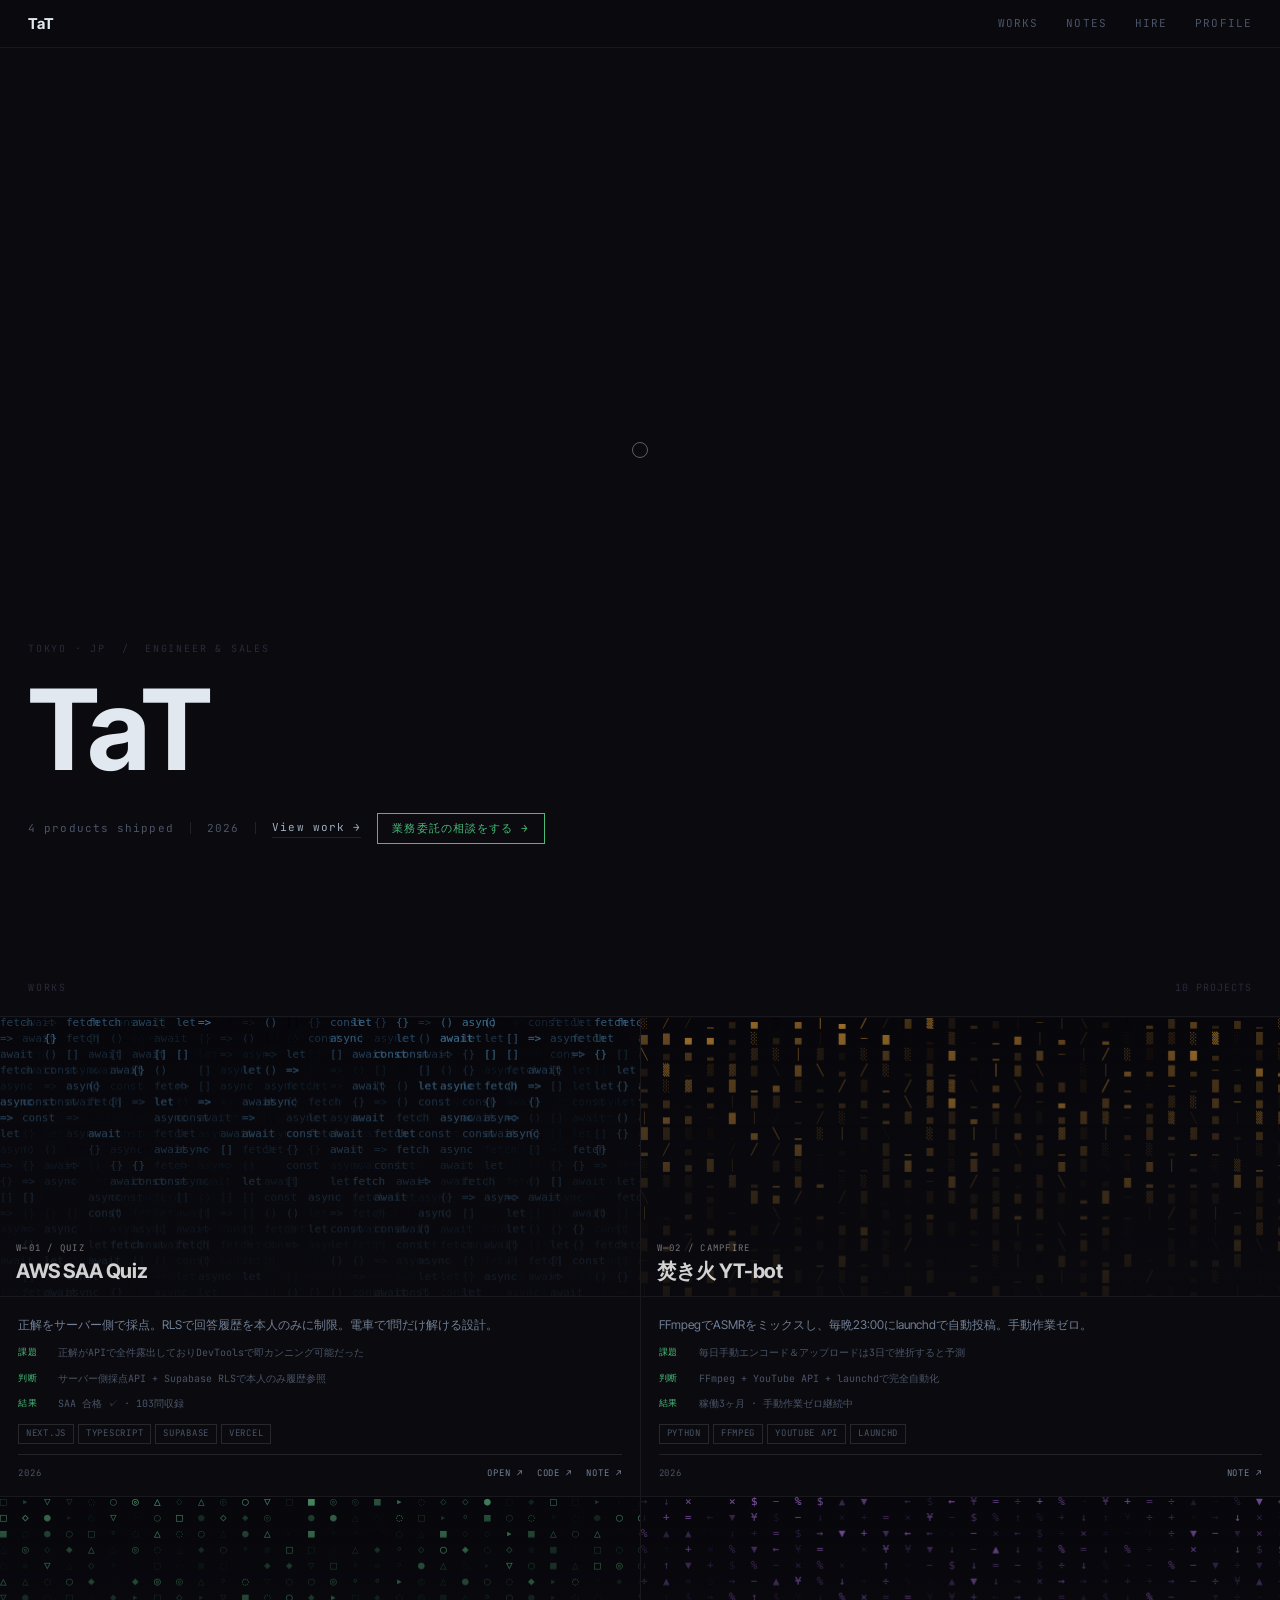
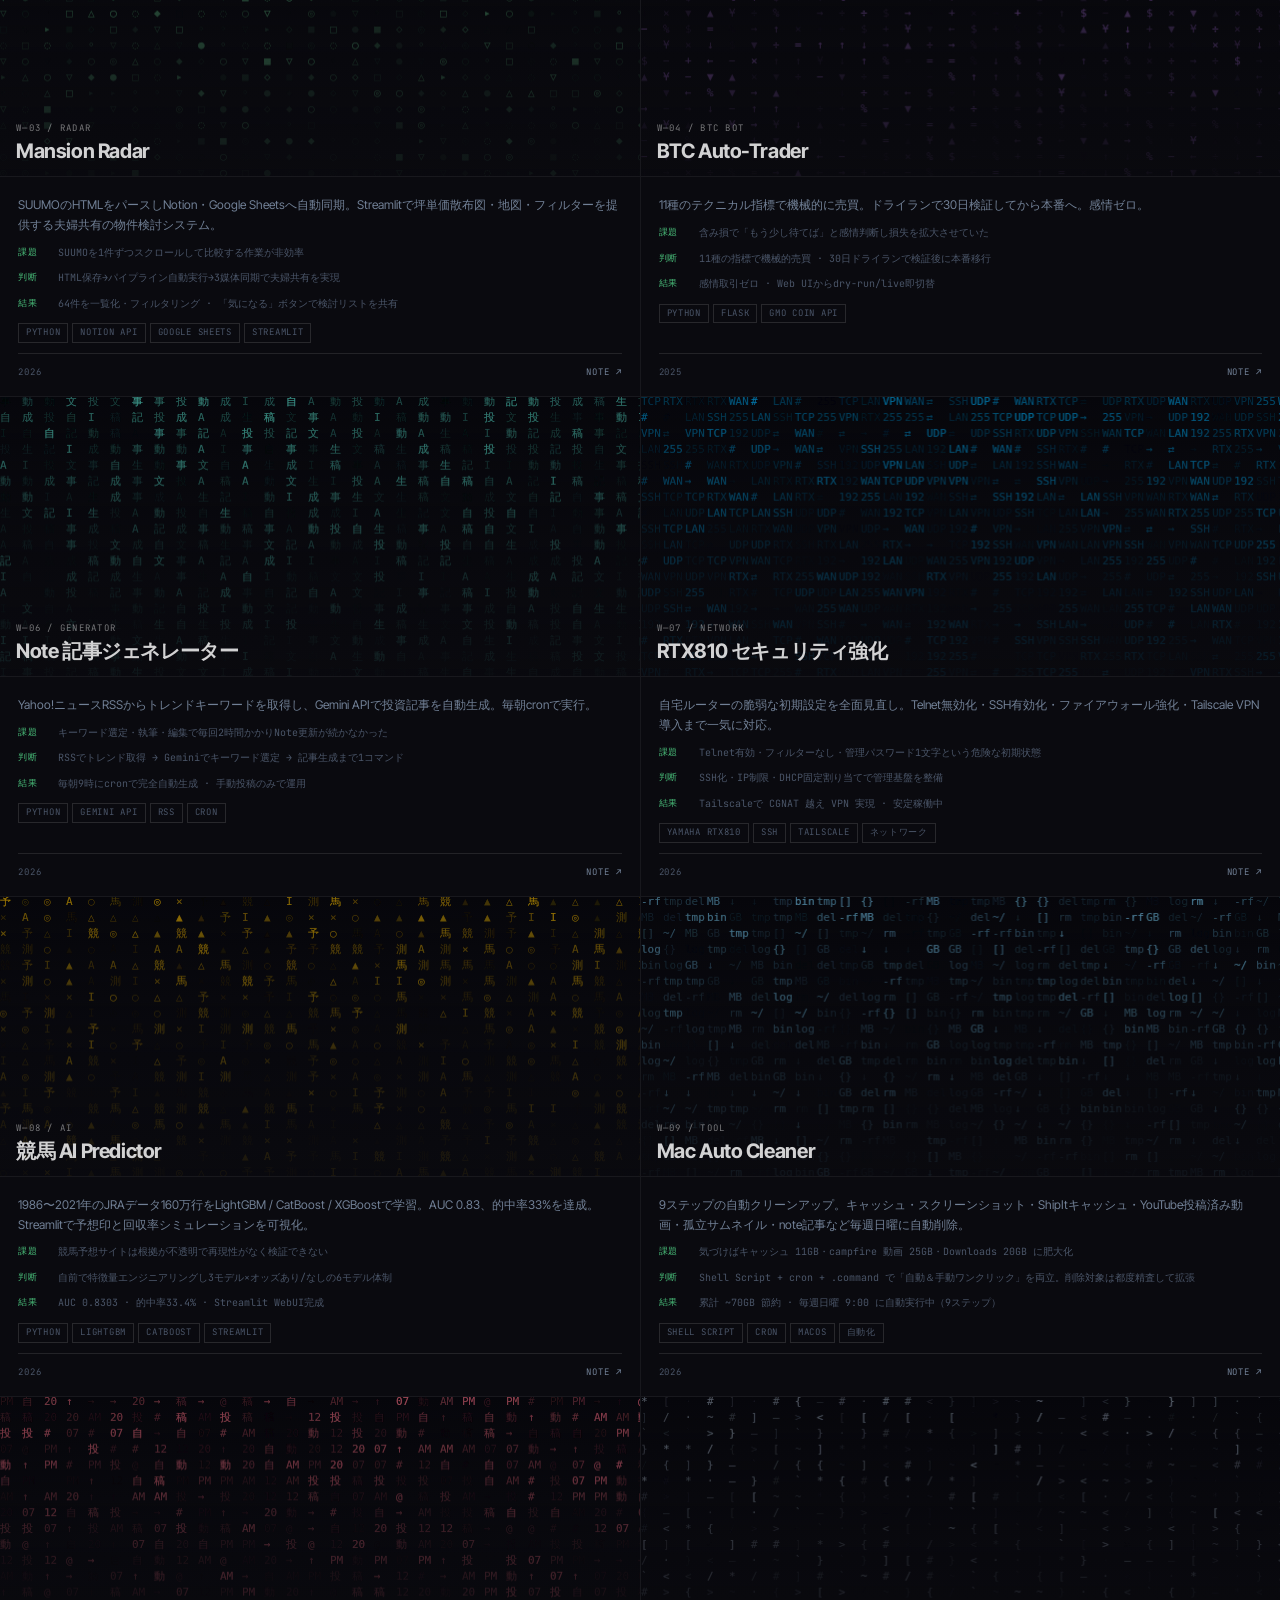
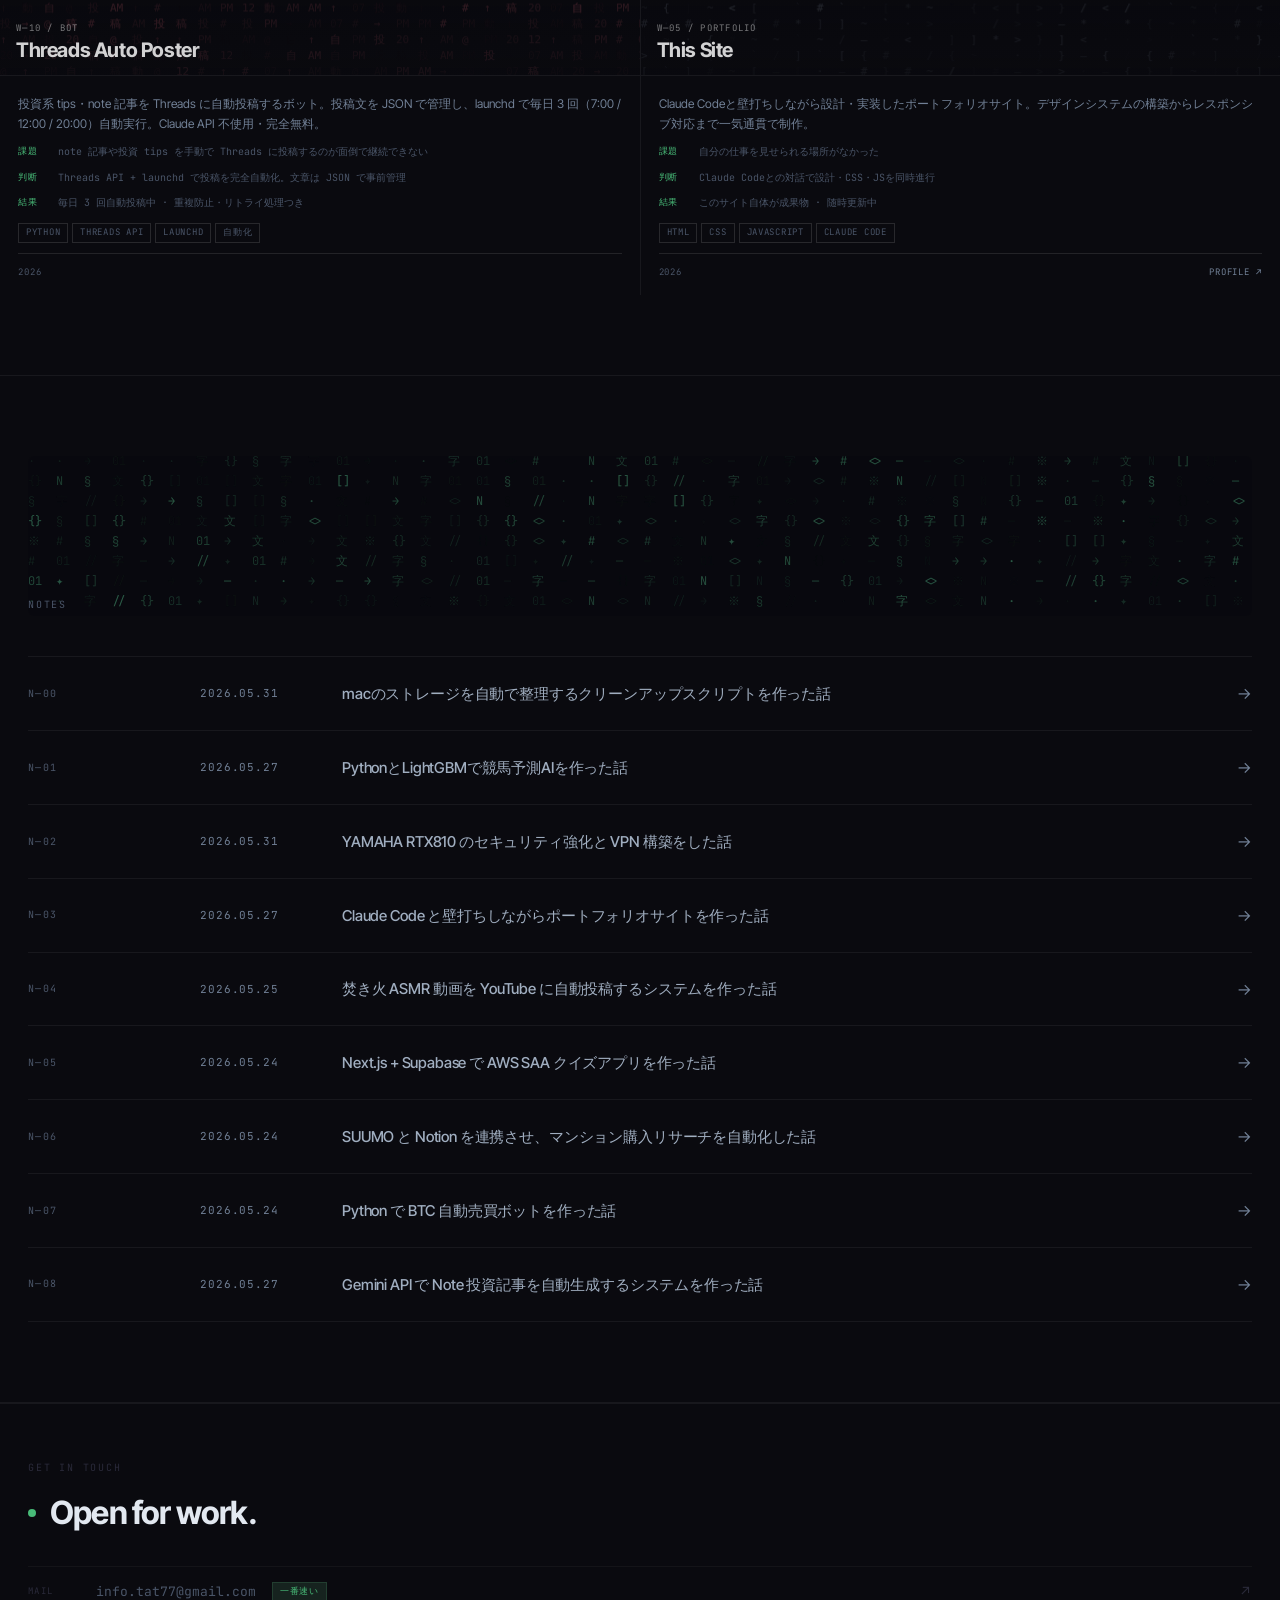
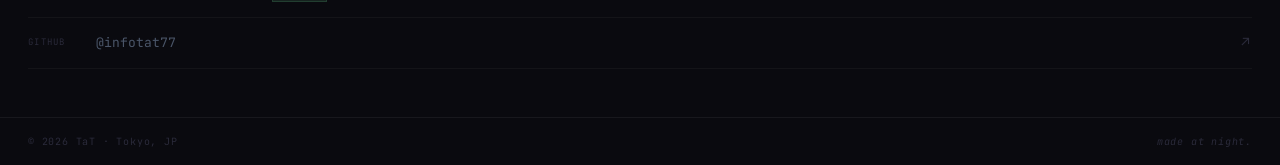
==== index.html @ 1fa7cadb "Add W-10 Threads Auto Poster to works" ====
<!DOCTYPE html>
<html lang="ja">
<head>
<meta charset="UTF-8" />
<meta name="viewport" content="width=device-width, initial-scale=1.0" />
<title>TaT — Portfolio / 2026</title>
<meta name="description" content="TaT のポートフォリオ。営業 8 年の現場経験と Claude Code を組み合わせ、夜に 4 つのプロダクトを作った二足の草鞋エンジニア。業務委託受付中。" />
<meta name="theme-color" content="#0a0a0f" />
<!-- OGP -->
<meta property="og:type" content="website" />
<meta property="og:title" content="TaT — Portfolio / 2026" />
<meta property="og:description" content="営業×Claude Code。夜だけプロダクトを作る、業務委託受付中。" />
<meta property="og:url" content="https://portfolio-chi-orcin-7qj95cj2rg.vercel.app/" />
<meta property="og:image" content="https://portfolio-chi-orcin-7qj95cj2rg.vercel.app/og.png" />
<!-- Twitter Card -->
<meta name="twitter:card" content="summary_large_image" />
<meta name="twitter:title" content="TaT — Portfolio / 2026" />
<meta name="twitter:description" content="営業×Claude Code。夜だけプロダクトを作る、業務委託受付中。" />
<meta name="twitter:image" content="https://portfolio-chi-orcin-7qj95cj2rg.vercel.app/og.png" />
<link rel="preconnect" href="https://fonts.googleapis.com" />
<link rel="preconnect" href="https://fonts.gstatic.com" crossorigin />
<link rel="preload" as="style" href="https://fonts.googleapis.com/css2?family=Inter+Tight:wght@400;500;700&family=JetBrains+Mono:wght@400;500&display=swap" />
<link href="https://fonts.googleapis.com/css2?family=Inter+Tight:wght@400;500;700&family=JetBrains+Mono:wght@400;500&display=swap" rel="stylesheet" />
<link rel="icon" href="/favicon.svg" type="image/svg+xml" />
<link rel="stylesheet" href="style.css" />
</head>
<body>

<!-- LOADER -->
<div class="loader" id="loader" aria-live="polite" aria-label="読み込み中">
  <div class="loader__top">
    <span>TaT · portfolio · 2026</span>
    <span>establishing connection…</span>
    <span>tokyo / jp · JST</span>
  </div>
  <div class="loader__center">
    <div class="loader__name">TaT</div>
    <div class="loader__bar"><div class="loader__bar-fill" id="loader-fill"></div></div>
    <div class="loader__counter">loading · <span id="loader-pct">000</span>%</div>
  </div>
  <div class="loader__bottom">
    <span>inter tight · jetbrains mono</span>
    <span>ready · soon</span>
  </div>
</div>

<!-- CURSOR -->
<div class="cur" id="cursor" aria-hidden="true"></div>

<!-- NAVIGATION -->
<header class="chrome" role="banner">
  <a href="#top" class="chrome__brand">TaT</a>
  <nav class="chrome__nav" aria-label="メインナビゲーション">
    <a href="#works">Works</a>
    <a href="#notes">Notes</a>
    <a href="#contact">Hire</a>
    <a href="profile.html">Profile</a>
  </nav>
  <button class="chrome__burger" aria-expanded="false" aria-controls="drawer-nav" aria-label="メニューを開く">≡</button>
</header>

<!-- DRAWER -->
<div class="drawer" id="drawer-nav" aria-hidden="true" role="dialog" aria-modal="true" aria-label="ナビゲーション">
  <div class="drawer__inner">
    <button class="drawer__close" aria-label="メニューを閉じる">✕</button>
    <nav class="drawer__nav" aria-label="ドロワーナビゲーション">
      <a href="#works">Works</a>
      <a href="#notes">Notes</a>
      <a href="#contact">Hire</a>
      <a href="profile.html">Profile</a>
    </nav>
  </div>
</div>

<!-- HERO -->
<section class="hero hero--top" id="top" aria-labelledby="hero-name">
  <canvas class="hero__canvas" id="hero-canvas" aria-hidden="true"></canvas>

  <div class="hero__inner">
    <div class="hero__eyebrow">Tokyo · JP &nbsp;/&nbsp; Engineer &amp; Sales</div>
    <h1 class="hero__name" id="hero-name">TaT</h1>
    <div class="hero__meta">
      <span>4 products shipped</span>
      <div class="hero__meta-div"></div>
      <span>2026</span>
      <div class="hero__meta-div"></div>
      <a class="hero__cta" href="#works">View work →</a>
      <a class="hero__cta hero__cta--hire" href="mailto:info.tat77@gmail.com">業務委託の相談をする →</a>
    </div>
  </div>
</section>

<!-- WORKS -->
<section class="works" id="works">
  <div class="works__header">
    <span class="works__label">Works</span>
    <span class="works__count">10 projects</span>
  </div>

  <div class="works__grid">

    <!-- ── FEATURED ROW ── -->
    <article class="work work--featured" aria-label="AWS SAA Quiz">
      <div class="work__cover" id="wc-1">
        <div class="work__cover-overlay">
          <div class="work__cover-num">W—01 / Quiz</div>
          <h3 class="work__cover-title">AWS SAA Quiz</h3>
        </div>
      </div>
      <div class="work__body">
        <p class="work__desc">正解をサーバー側で採点。RLSで回答履歴を本人のみに制限。電車で1問だけ解ける設計。</p>
        <div class="work__insight">
          <span class="wi-k">課題</span><span class="wi-v">正解がAPIで全件露出しておりDevToolsで即カンニング可能だった</span>
        </div>
        <div class="work__insight">
          <span class="wi-k">判断</span><span class="wi-v">サーバー側採点API + Supabase RLSで本人のみ履歴参照</span>
        </div>
        <div class="work__insight">
          <span class="wi-k">結果</span><span class="wi-v">SAA 合格 ✓ · 103問収録</span>
        </div>
        <div class="work__tags">
          <span>Next.js</span><span>TypeScript</span><span>Supabase</span><span>Vercel</span>
        </div>
        <div class="work__footer">
          <span class="work__year">2026</span>
          <div class="work__links">
            <a href="https://saa-quiz-seven.vercel.app" target="_blank" rel="noopener noreferrer">Open ↗</a>
            <a href="https://github.com/infotat77/saa-quiz" target="_blank" rel="noopener noreferrer">Code ↗</a>
            <a href="blog/saa-quiz.html">Note ↗</a>
          </div>
        </div>
      </div>
    </article>

    <article class="work work--featured" aria-label="焚き火 YT-bot">
      <div class="work__cover" id="wc-2">
        <div class="work__cover-overlay">
          <div class="work__cover-num">W—02 / Campfire</div>
          <h3 class="work__cover-title">焚き火 YT-bot</h3>
        </div>
      </div>
      <div class="work__body">
        <p class="work__desc">FFmpegでASMRをミックスし、毎晩23:00にlaunchdで自動投稿。手動作業ゼロ。</p>
        <div class="work__insight">
          <span class="wi-k">課題</span><span class="wi-v">毎日手動エンコード＆アップロードは3日で挫折すると予測</span>
        </div>
        <div class="work__insight">
          <span class="wi-k">判断</span><span class="wi-v">FFmpeg + YouTube API + launchdで完全自動化</span>
        </div>
        <div class="work__insight">
          <span class="wi-k">結果</span><span class="wi-v">稼働3ヶ月 · 手動作業ゼロ継続中</span>
        </div>
        <div class="work__tags">
          <span>Python</span><span>FFmpeg</span><span>YouTube API</span><span>launchd</span>
        </div>
        <div class="work__footer">
          <span class="work__year">2026</span>
          <div class="work__links">
            <a href="blog/campfire.html">Note ↗</a>
          </div>
        </div>
      </div>
    </article>

    <!-- ── SECONDARY ROW ── -->
    <article class="work work--small" aria-label="Mansion Radar">
      <div class="work__cover" id="wc-3">
        <div class="work__cover-overlay">
          <div class="work__cover-num">W—03 / Radar</div>
          <h3 class="work__cover-title">Mansion Radar</h3>
        </div>
      </div>
      <div class="work__body">
        <p class="work__desc">SUUMOのHTMLをパースしNotion・Google Sheetsへ自動同期。Streamlitで坪単価散布図・地図・フィルターを提供する夫婦共有の物件検討システム。</p>
        <div class="work__insight">
          <span class="wi-k">課題</span><span class="wi-v">SUUMOを1件ずつスクロールして比較する作業が非効率</span>
        </div>
        <div class="work__insight">
          <span class="wi-k">判断</span><span class="wi-v">HTML保存→パイプライン自動実行→3媒体同期で夫婦共有を実現</span>
        </div>
        <div class="work__insight">
          <span class="wi-k">結果</span><span class="wi-v">64件を一覧化・フィルタリング · 「気になる」ボタンで検討リストを共有</span>
        </div>
        <div class="work__tags">
          <span>Python</span><span>Notion API</span><span>Google Sheets</span><span>Streamlit</span>
        </div>
        <div class="work__footer">
          <span class="work__year">2026</span>
          <div class="work__links">
            <a href="blog/mansion-radar.html">Note ↗</a>
          </div>
        </div>
      </div>
    </article>

    <article class="work work--small" aria-label="BTC Auto-Trader">
      <div class="work__cover" id="wc-4">
        <div class="work__cover-overlay">
          <div class="work__cover-num">W—04 / BTC bot</div>
          <h3 class="work__cover-title">BTC Auto-Trader</h3>
        </div>
      </div>
      <div class="work__body">
        <p class="work__desc">11種のテクニカル指標で機械的に売買。ドライランで30日検証してから本番へ。感情ゼロ。</p>
        <div class="work__insight">
          <span class="wi-k">課題</span><span class="wi-v">含み損で「もう少し待てば」と感情判断し損失を拡大させていた</span>
        </div>
        <div class="work__insight">
          <span class="wi-k">判断</span><span class="wi-v">11種の指標で機械的売買 · 30日ドライランで検証後に本番移行</span>
        </div>
        <div class="work__insight">
          <span class="wi-k">結果</span><span class="wi-v">感情取引ゼロ · Web UIからdry-run/live即切替</span>
        </div>
        <div class="work__tags">
          <span>Python</span><span>Flask</span><span>GMO Coin API</span>
        </div>
        <div class="work__footer">
          <span class="work__year">2025</span>
          <div class="work__links">
            <a href="blog/btc-bot.html">Note ↗</a>
          </div>
        </div>
      </div>
    </article>

    <article class="work work--small" aria-label="Note 投資記事ジェネレーター">
      <div class="work__cover" id="wc-6">
        <div class="work__cover-overlay">
          <div class="work__cover-num">W—06 / Generator</div>
          <h3 class="work__cover-title">Note 記事ジェネレーター</h3>
        </div>
      </div>
      <div class="work__body">
        <p class="work__desc">Yahoo!ニュースRSSからトレンドキーワードを取得し、Gemini APIで投資記事を自動生成。毎朝cronで実行。</p>
        <div class="work__insight">
          <span class="wi-k">課題</span><span class="wi-v">キーワード選定・執筆・編集で毎回2時間かかりNote更新が続かなかった</span>
        </div>
        <div class="work__insight">
          <span class="wi-k">判断</span><span class="wi-v">RSSでトレンド取得 → Geminiでキーワード選定 → 記事生成まで1コマンド</span>
        </div>
        <div class="work__insight">
          <span class="wi-k">結果</span><span class="wi-v">毎朝9時にcronで完全自動生成 · 手動投稿のみで運用</span>
        </div>
        <div class="work__tags">
          <span>Python</span><span>Gemini API</span><span>RSS</span><span>cron</span>
        </div>
        <div class="work__footer">
          <span class="work__year">2026</span>
          <div class="work__links">
            <a href="blog/note-generator.html">Note ↗</a>
          </div>
        </div>
      </div>
    </article>

    <article class="work work--small" aria-label="RTX810 セキュリティ強化">
      <div class="work__cover" id="wc-7">
        <div class="work__cover-overlay">
          <div class="work__cover-num">W—07 / Network</div>
          <h3 class="work__cover-title">RTX810 セキュリティ強化</h3>
        </div>
      </div>
      <div class="work__body">
        <p class="work__desc">自宅ルーターの脆弱な初期設定を全面見直し。Telnet無効化・SSH有効化・ファイアウォール強化・Tailscale VPN 導入まで一気に対応。</p>
        <div class="work__insight">
          <span class="wi-k">課題</span><span class="wi-v">Telnet有効・フィルターなし・管理パスワード1文字という危険な初期状態</span>
        </div>
        <div class="work__insight">
          <span class="wi-k">判断</span><span class="wi-v">SSH化・IP制限・DHCP固定割り当てで管理基盤を整備</span>
        </div>
        <div class="work__insight">
          <span class="wi-k">結果</span><span class="wi-v">Tailscaleで CGNAT 越え VPN 実現 · 安定稼働中</span>
        </div>
        <div class="work__tags">
          <span>YAMAHA RTX810</span><span>SSH</span><span>Tailscale</span><span>ネットワーク</span>
        </div>
        <div class="work__footer">
          <span class="work__year">2026</span>
          <div class="work__links">
            <a href="blog/rtx810-security.html">Note ↗</a>
          </div>
        </div>
      </div>
    </article>

    <article class="work work--small" aria-label="競馬 AI Predictor">
      <div class="work__cover" id="wc-8">
        <div class="work__cover-overlay">
          <div class="work__cover-num">W—08 / AI</div>
          <h3 class="work__cover-title">競馬 AI Predictor</h3>
        </div>
      </div>
      <div class="work__body">
        <p class="work__desc">1986〜2021年のJRAデータ160万行をLightGBM / CatBoost / XGBoostで学習。AUC 0.83、的中率33%を達成。Streamlitで予想印と回収率シミュレーションを可視化。</p>
        <div class="work__insight">
          <span class="wi-k">課題</span><span class="wi-v">競馬予想サイトは根拠が不透明で再現性がなく検証できない</span>
        </div>
        <div class="work__insight">
          <span class="wi-k">判断</span><span class="wi-v">自前で特徴量エンジニアリングし3モデル×オッズあり/なしの6モデル体制</span>
        </div>
        <div class="work__insight">
          <span class="wi-k">結果</span><span class="wi-v">AUC 0.8303 · 的中率33.4% · Streamlit WebUI完成</span>
        </div>
        <div class="work__tags">
          <span>Python</span><span>LightGBM</span><span>CatBoost</span><span>Streamlit</span>
        </div>
        <div class="work__footer">
          <span class="work__year">2026</span>
          <div class="work__links">
            <a href="blog/keiba-ai.html">Note ↗</a>
          </div>
        </div>
      </div>
    </article>

    <article class="work work--small" aria-label="Mac Auto Cleaner">
      <div class="work__cover" id="wc-9">
        <div class="work__cover-overlay">
          <div class="work__cover-num">W—09 / Tool</div>
          <h3 class="work__cover-title">Mac Auto Cleaner</h3>
        </div>
      </div>
      <div class="work__body">
        <p class="work__desc">9ステップの自動クリーンアップ。キャッシュ・スクリーンショット・ShipItキャッシュ・YouTube投稿済み動画・孤立サムネイル・note記事など毎週日曜に自動削除。</p>
        <div class="work__insight">
          <span class="wi-k">課題</span><span class="wi-v">気づけばキャッシュ 11GB・campfire 動画 25GB・Downloads 20GB に肥大化</span>
        </div>
        <div class="work__insight">
          <span class="wi-k">判断</span><span class="wi-v">Shell Script + cron + .command で「自動＆手動ワンクリック」を両立。削除対象は都度精査して拡張</span>
        </div>
        <div class="work__insight">
          <span class="wi-k">結果</span><span class="wi-v">累計 ~70GB 節約 · 毎週日曜 9:00 に自動実行中（9ステップ）</span>
        </div>
        <div class="work__tags">
          <span>Shell Script</span><span>cron</span><span>macOS</span><span>自動化</span>
        </div>
        <div class="work__footer">
          <span class="work__year">2026</span>
          <div class="work__links">
            <a href="blog/mac-cleaner.html">Note ↗</a>
          </div>
        </div>
      </div>
    </article>

    <article class="work work--small" aria-label="Threads Auto Poster">
      <div class="work__cover" id="wc-10">
        <div class="work__cover-overlay">
          <div class="work__cover-num">W—10 / Bot</div>
          <h3 class="work__cover-title">Threads Auto Poster</h3>
        </div>
      </div>
      <div class="work__body">
        <p class="work__desc">投資系 tips・note 記事を Threads に自動投稿するボット。投稿文を JSON で管理し、launchd で毎日 3 回（7:00 / 12:00 / 20:00）自動実行。Claude API 不使用・完全無料。</p>
        <div class="work__insight">
          <span class="wi-k">課題</span><span class="wi-v">note 記事や投資 tips を手動で Threads に投稿するのが面倒で継続できない</span>
        </div>
        <div class="work__insight">
          <span class="wi-k">判断</span><span class="wi-v">Threads API + launchd で投稿を完全自動化。文章は JSON で事前管理</span>
        </div>
        <div class="work__insight">
          <span class="wi-k">結果</span><span class="wi-v">毎日 3 回自動投稿中 · 重複防止・リトライ処理つき</span>
        </div>
        <div class="work__tags">
          <span>Python</span><span>Threads API</span><span>launchd</span><span>自動化</span>
        </div>
        <div class="work__footer">
          <span class="work__year">2026</span>
          <div class="work__links">
          </div>
        </div>
      </div>
    </article>

    <article class="work work--small" aria-label="This Site (Portfolio)">
      <div class="work__cover" id="wc-5">
        <div class="work__cover-overlay">
          <div class="work__cover-num">W—05 / Portfolio</div>
          <h3 class="work__cover-title">This Site</h3>
        </div>
      </div>
      <div class="work__body">
        <p class="work__desc">Claude Codeと壁打ちしながら設計・実装したポートフォリオサイト。デザインシステムの構築からレスポンシブ対応まで一気通貫で制作。</p>
        <div class="work__insight">
          <span class="wi-k">課題</span><span class="wi-v">自分の仕事を見せられる場所がなかった</span>
        </div>
        <div class="work__insight">
          <span class="wi-k">判断</span><span class="wi-v">Claude Codeとの対話で設計・CSS・JSを同時進行</span>
        </div>
        <div class="work__insight">
          <span class="wi-k">結果</span><span class="wi-v">このサイト自体が成果物 · 随時更新中</span>
        </div>
        <div class="work__tags">
          <span>HTML</span><span>CSS</span><span>JavaScript</span><span>Claude Code</span>
        </div>
        <div class="work__footer">
          <span class="work__year">2026</span>
          <div class="work__links">
            <a href="profile.html">Profile ↗</a>
          </div>
        </div>
      </div>
    </article>

  </div>
</section>

<!-- NOTES -->
<section class="sect--blog" id="notes">
  <div class="sect--blog__header">
    <canvas class="notes-canvas" id="notes-canvas" aria-hidden="true"></canvas>
    <span class="sect--blog__label">Notes</span>
  </div>
  <div class="blog">
    <a class="blog__item" href="blog/mac-cleaner.html">
      <span class="blog__num">N—00</span>
      <span class="blog__date">2026.05.31</span>
      <span class="blog__title">macのストレージを自動で整理するクリーンアップスクリプトを作った話</span>
      <span class="blog__arrow">→</span>
    </a>
    <a class="blog__item" href="blog/keiba-ai.html">
      <span class="blog__num">N—01</span>
      <span class="blog__date">2026.05.27</span>
      <span class="blog__title">PythonとLightGBMで競馬予測AIを作った話</span>
      <span class="blog__arrow">→</span>
    </a>
    <a class="blog__item" href="blog/rtx810-security.html">
      <span class="blog__num">N—02</span>
      <span class="blog__date">2026.05.31</span>
      <span class="blog__title">YAMAHA RTX810 のセキュリティ強化と VPN 構築をした話</span>
      <span class="blog__arrow">→</span>
    </a>
    <a class="blog__item" href="blog/portfolio.html">
      <span class="blog__num">N—03</span>
      <span class="blog__date">2026.05.27</span>
      <span class="blog__title">Claude Code と壁打ちしながらポートフォリオサイトを作った話</span>
      <span class="blog__arrow">→</span>
    </a>
    <a class="blog__item" href="blog/campfire.html">
      <span class="blog__num">N—04</span>
      <span class="blog__date">2026.05.25</span>
      <span class="blog__title">焚き火 ASMR 動画を YouTube に自動投稿するシステムを作った話</span>
      <span class="blog__arrow">→</span>
    </a>
    <a class="blog__item" href="blog/saa-quiz.html">
      <span class="blog__num">N—05</span>
      <span class="blog__date">2026.05.24</span>
      <span class="blog__title">Next.js + Supabase で AWS SAA クイズアプリを作った話</span>
      <span class="blog__arrow">→</span>
    </a>
    <a class="blog__item" href="blog/mansion-radar.html">
      <span class="blog__num">N—06</span>
      <span class="blog__date">2026.05.24</span>
      <span class="blog__title">SUUMO と Notion を連携させ、マンション購入リサーチを自動化した話</span>
      <span class="blog__arrow">→</span>
    </a>
    <a class="blog__item" href="blog/btc-bot.html">
      <span class="blog__num">N—07</span>
      <span class="blog__date">2026.05.24</span>
      <span class="blog__title">Python で BTC 自動売買ボットを作った話</span>
      <span class="blog__arrow">→</span>
    </a>
    <a class="blog__item" href="blog/note-generator.html">
      <span class="blog__num">N—08</span>
      <span class="blog__date">2026.05.27</span>
      <span class="blog__title">Gemini API で Note 投資記事を自動生成するシステムを作った話</span>
      <span class="blog__arrow">→</span>
    </a>
  </div>
</section>

<!-- FOOTER / CONTACT -->
<footer class="foot" id="contact">
  <div class="foot__top">
    <div class="foot__eyebrow">Get in touch</div>
    <p class="foot__cta">
      <span class="foot__dot"></span>Open for work.
    </p>
    <div class="foot__channels">
      <a class="foot__channel" data-user="info.tat77" data-domain="gmail.com"
         href="#" onclick="this.href='mailto:'+this.dataset.user+'@'+this.dataset.domain; return true;">
        <div class="foot__ch-left">
          <span class="foot__ch-type">Mail</span>
          <span class="foot__ch-label" id="mail-label">—</span>
          <span class="foot__ch-badge">一番速い</span>
        </div>
        <span class="foot__ch-arrow">↗</span>
      </a>
      <a class="foot__channel" href="https://github.com/infotat77" target="_blank" rel="noopener noreferrer">
        <div class="foot__ch-left">
          <span class="foot__ch-type">GitHub</span>
          <span class="foot__ch-label">@infotat77</span>
        </div>
        <span class="foot__ch-arrow">↗</span>
      </a>
    </div>
  </div>
  <div class="foot__bottom">
    <span>© 2026 TaT · Tokyo, JP</span>
    <nav class="foot__mobile-nav" aria-label="フッターナビゲーション">
      <a href="#works">Works</a>
      <a href="#notes">Notes</a>
      <a href="#contact">Hire</a>
      <a href="profile.html">Profile</a>
    </nav>
    <span class="foot__sig">made at night.</span>
  </div>
</footer>

<script>
  (function(){
    const el = document.getElementById('mail-label');
    const a  = el && el.closest('[data-user]');
    if (el && a) el.textContent = a.dataset.user + '@' + a.dataset.domain;
  })();
</script>
<script src="script.js" defer></script>
</body>
</html>
---- style.css ----
/* ─────────────────────────────────────────────
   TaT Portfolio — Design System
   Neutral-dark / SaaS aesthetic
───────────────────────────────────────────── */

:root {
  /* Core backgrounds */
  --bg:         #0a0a0f;
  --bg-2:       #0f0f18;
  --bg-3:       #141420;

  /* Text */
  --ink:        #e2e8f0;
  --ink-2:      #a0aec0;
  --ink-mid:    #718096;
  --ink-dim:    #4a5568;
  --ink-mute:   #2a2a3a;

  /* Borders */
  --line:       rgba(255,255,255,0.06);
  --line-2:     rgba(255,255,255,0.10);
  --line-hover: rgba(255,255,255,0.15);

  /* Accent */
  --green:      #48bb78;
  --green-soft: rgba(104,211,145,0.12);

  /* Typography */
  --sans: 'Inter Tight', ui-sans-serif, system-ui, sans-serif;
  --mono: 'JetBrains Mono', ui-monospace, monospace;

  /* Blog article aliases */
  --color-text:        var(--ink);
  --color-text-mid:    var(--ink-2);
  --color-text-muted:  var(--ink-mid);
  --color-bg:          var(--bg);
  --color-surface:     var(--bg-2);
  --color-surface2:    var(--bg-3);
  --color-border:      rgba(255,255,255,0.08);
  --nav-height:        48px;
  --transition:        .2s ease;
}

/* ─── Reset ─── */
*,*::before,*::after { box-sizing: border-box; margin: 0; padding: 0; }
html, body { background: var(--bg); }
html { scroll-behavior: smooth; }
body {
  color: var(--ink);
  font-family: var(--sans);
  font-size: 15px;
  line-height: 1.55;
  -webkit-font-smoothing: antialiased;
  overflow-x: hidden;
  cursor: none;
}
a { color: inherit; text-decoration: none; }
ul { list-style: none; }
img { max-width: 100%; display: block; }
::selection { background: var(--green); color: var(--bg); }

/* ─── Custom cursor ─── */
.cur {
  position: fixed; top: 0; left: 0;
  width: 16px; height: 16px;
  border: 1px solid rgba(255,255,255,0.35);
  border-radius: 50%;
  pointer-events: none;
  z-index: 9999;
  transform: translate(-50%,-50%);
  transition:
    width .25s cubic-bezier(.34,1.56,.64,1),
    height .25s cubic-bezier(.34,1.56,.64,1),
    border-color .25s;
}
.cur.is-hover  { width: 40px; height: 40px; border-color: rgba(255,255,255,0.18); }
.cur.is-press  { width: 10px; height: 10px; }

/* ─── Loader ─── */
.loader {
  position: fixed; inset: 0;
  background: var(--bg);
  z-index: 10000;
  display: flex; flex-direction: column;
  justify-content: space-between;
  padding: 28px;
  transition: opacity .6s ease, transform .6s cubic-bezier(.7,0,.3,1);
}
.loader.is-gone {
  opacity: 0; transform: translateY(-100%);
  pointer-events: none;
}
.loader__top, .loader__bottom {
  display: flex; justify-content: space-between;
  font-family: var(--mono);
  font-size: 10px; color: var(--ink-dim);
  letter-spacing: 0.12em; text-transform: uppercase;
}
.loader__center {
  flex: 1; display: flex; flex-direction: column;
  justify-content: center; align-items: center; gap: 20px;
  text-align: center;
}
.loader__name {
  font-family: var(--sans);
  font-size: clamp(4rem, 14vw, 12rem);
  font-weight: 700;
  line-height: 0.9; letter-spacing: -0.04em;
  color: var(--ink);
}
.loader__bar {
  width: min(360px, 55%); height: 1px;
  background: var(--line-2);
  position: relative; overflow: hidden;
}
.loader__bar-fill {
  position: absolute; left: 0; top: 0; bottom: 0;
  width: 0%; background: var(--ink-2);
}
.loader__counter {
  font-family: var(--mono); font-size: 10px;
  color: var(--ink-dim); letter-spacing: 0.14em;
}
.loader__counter em { font-style: normal; }
.loader__ascii {
  font-family: var(--mono); font-size: 9px;
  color: var(--ink-mute); white-space: pre; line-height: 1.5;
}

/* ─── Navigation ─── */
.chrome {
  position: fixed; top: 0; left: 0; right: 0;
  z-index: 80; height: 48px; padding: 0 28px;
  display: flex; align-items: center; justify-content: space-between;
  border-bottom: 1px solid var(--line);
  background: rgba(10,10,15,0.88);
  backdrop-filter: blur(12px);
  -webkit-backdrop-filter: blur(12px);
}
.chrome__brand {
  font-family: var(--sans); font-size: 15px; font-weight: 700;
  color: var(--ink); letter-spacing: -0.01em; text-decoration: none;
}
.chrome__nav { display: flex; gap: 28px; }
.chrome__nav a {
  font-family: var(--mono); font-size: 11px;
  color: var(--ink-dim); letter-spacing: 0.10em;
  text-transform: uppercase; text-decoration: none;
  transition: color .2s;
}
.chrome__nav a:hover { color: var(--ink-2); }
.chrome__burger {
  display: none;
  background: none;
  border: 1px solid var(--line-2);
  color: var(--ink-2);
  font-size: 18px;
  padding: 4px 9px;
  cursor: pointer;
  line-height: 1;
  transition: color .2s, border-color .2s;
}
.chrome__burger:hover { color: var(--ink); border-color: var(--line-hover); }

/* ─── Drawer (mobile nav) ─── */
.drawer {
  display: none;
  position: fixed; inset: 0;
  z-index: 90;
  background: rgba(10,10,15,0.65);
  backdrop-filter: blur(4px);
  -webkit-backdrop-filter: blur(4px);
}
.drawer.is-open { display: flex; justify-content: flex-end; }
.drawer__inner {
  width: 280px;
  background: var(--bg-2);
  border-left: 1px solid var(--line);
  padding: 16px 24px 40px;
  display: flex; flex-direction: column;
  height: 100%; overflow-y: auto;
}
.drawer__close {
  align-self: flex-end;
  background: none;
  border: 1px solid var(--line-2);
  color: var(--ink-dim);
  font-size: 14px;
  padding: 4px 9px;
  cursor: pointer;
  margin-bottom: 36px;
  transition: color .2s, border-color .2s;
}
.drawer__close:hover { color: var(--ink-2); border-color: var(--line-hover); }
.drawer__nav { display: flex; flex-direction: column; }
.drawer__nav a {
  font-family: var(--mono);
  font-size: 12px;
  color: var(--ink-2);
  letter-spacing: 0.10em;
  text-transform: uppercase;
  text-decoration: none;
  padding: 14px 0;
  border-bottom: 1px solid var(--line);
  transition: color .2s;
}
.drawer__nav a:hover { color: var(--ink); }

/* ─── Hero ─── */
.hero--top {
  min-height: 100vh;
  display: flex; flex-direction: column; justify-content: flex-end;
  padding: 96px 28px 56px;
  position: relative; overflow: hidden;
}
.hero__canvas {
  position: absolute; inset: 0;
  z-index: 0; opacity: 0.22;
}
.hero__inner { position: relative; z-index: 2; }
.hero__eyebrow {
  font-family: var(--mono); font-size: 10px;
  color: var(--ink-mute); letter-spacing: 0.18em;
  text-transform: uppercase; margin-bottom: 16px;
}
.hero__name {
  font-family: var(--sans);
  font-size: clamp(3.5rem, 10vw, 7rem);
  font-weight: 700; letter-spacing: -0.03em;
  line-height: 1; color: var(--ink); margin-bottom: 28px;
}
.hero__meta {
  display: flex; align-items: center; gap: 16px;
  font-family: var(--mono); font-size: 11px;
  color: var(--ink-dim); letter-spacing: 0.10em;
}
.hero__meta-div { width: 1px; height: 12px; background: var(--line-2); }
.hero__cta {
  color: var(--ink-2); text-decoration: none;
  border-bottom: 1px solid var(--line-2); padding-bottom: 1px;
  transition: color .2s, border-color .2s;
}
.hero__cta:hover { color: var(--ink); border-color: var(--line-hover); }
.hero__cta--hire {
  border: 1px solid var(--green);
  color: var(--green);
  padding: 6px 14px;
  border-bottom-width: 1px;
  transition: background .2s, color .2s;
}
.hero__cta--hire:hover {
  background: var(--green);
  color: var(--bg);
  border-color: var(--green);
}

/* ─── Works (2-col grid) ─── */
.works { padding: 80px 0; border-bottom: 1px solid var(--line); }
.works__header {
  display: flex; align-items: baseline; justify-content: space-between;
  padding: 0 28px 20px;
  border-bottom: 1px solid var(--line); margin-bottom: 1px;
}
.works__label, .works__count {
  font-family: var(--mono); font-size: 10px; color: var(--ink-mute);
  letter-spacing: 0.18em; text-transform: uppercase;
}
.works__count { letter-spacing: 0.10em; }
.works__grid {
  display: grid; grid-template-columns: 1fr 1fr;
  gap: 1px; background: var(--line);
}
.work {
  background: var(--bg);
  display: flex; flex-direction: column;
  transition: background .2s;
}
.work:hover { background: var(--bg-2); }
.work__cover {
  aspect-ratio: 16 / 7; position: relative; overflow: hidden;
  border-bottom: 1px solid var(--line); background: var(--bg);
}
.work__cover canvas {
  position: absolute; inset: 0; width: 100%; height: 100%;
}
.work__cover-overlay {
  position: absolute; inset: 0;
  display: flex; flex-direction: column; justify-content: flex-end;
  padding: 14px 16px;
  background: linear-gradient(
    to bottom,
    transparent 0%,
    rgba(10, 10, 15, 0.55) 50%,
    rgba(10, 10, 15, 0.88) 100%
  );
}
.work__cover-num {
  font-family: var(--mono); font-size: 9px;
  color: rgba(255,255,255,0.45); letter-spacing: 0.14em;
  text-transform: uppercase; margin-bottom: 4px;
}
.work__cover-title {
  font-family: var(--sans); font-size: 20px; font-weight: 700;
  color: rgba(255,255,255,0.82); letter-spacing: -0.02em; line-height: 1.1;
}
.work__body {
  padding: 18px 18px 16px; flex: 1;
  display: flex; flex-direction: column; gap: 10px;
}
.work__desc {
  font-family: var(--sans); font-size: 12px;
  color: var(--ink-mid); line-height: 1.65;
}
.work__insight {
  display: flex; gap: 8px;
  font-family: var(--mono); font-size: 10px; line-height: 1.55;
}
.wi-k {
  color: var(--green); text-transform: uppercase;
  letter-spacing: 0.08em; flex-shrink: 0; width: 32px;
  font-size: 9px; margin-top: 1px;
}
.wi-v { color: var(--ink-dim); }
.work__tags {
  display: flex; flex-wrap: wrap; gap: 4px; margin-top: 2px;
}
.work__tags span {
  font-family: var(--mono); font-size: 9px; color: var(--ink-dim);
  border: 1px solid rgba(255,255,255,0.12);
  padding: 2px 7px; letter-spacing: 0.08em; text-transform: uppercase;
}
.work__footer {
  margin-top: auto;
  display: flex; justify-content: space-between; align-items: center;
  padding-top: 12px; border-top: 1px solid var(--line-2);
}
.work__year { font-family: var(--mono); font-size: 9px; color: var(--ink-dim); letter-spacing: 0.1em; }
.work__links { display: flex; gap: 14px; }
.work__links a {
  font-family: var(--mono); font-size: 9px; color: var(--ink-mid);
  letter-spacing: 0.1em; text-transform: uppercase;
  text-decoration: none; transition: color .2s;
}
.work__links a:hover { color: var(--ink-2); }

/* featured: 1行目2枚のカバーを高めに */
.work--featured .work__cover {
  aspect-ratio: 16 / 7;
  height: auto;
}
/* small: 2行目3枚 */
.work--small {
  grid-column: auto;
}
.work--small .work__cover {
  aspect-ratio: 16 / 7;
  height: auto;
}
.work--small:nth-child(3) {
  grid-column: 1;
}

/* ─── Blog (Notes) ─── */
.sect--blog {
  padding: 80px 28px;
  border-bottom: 1px solid var(--line);
}
.sect--blog__header {
  position: relative;
  display: flex; align-items: flex-end; justify-content: space-between;
  height: 160px;
  margin-bottom: 40px;
  overflow: hidden;
  border-radius: 6px;
}
.notes-canvas {
  position: absolute; inset: 0;
  width: 100%; height: 100%;
  display: block;
}
.sect--blog__label {
  position: relative; z-index: 1;
  font-family: var(--mono); font-size: 10px; color: var(--ink-dim);
  letter-spacing: 0.18em; text-transform: uppercase;
  padding-bottom: 4px;
}
.blog { border-top: 1px solid var(--line); }
.blog__item {
  display: grid;
  grid-template-columns: 140px 110px 1fr auto;
  gap: 32px;
  padding: 24px 0;
  border-bottom: 1px solid var(--line);
  align-items: center;
  transition: background .2s;
  position: relative;
}
.blog__item:hover { background: var(--bg-2); padding-left: 12px; padding-right: 12px; }
.blog__num {
  font-family: var(--mono); font-size: 10px;
  color: var(--ink-dim); letter-spacing: 0.14em;
}
.blog__date {
  font-family: var(--mono); font-size: 11px;
  color: var(--ink-mid); letter-spacing: 0.08em;
}
.blog__title {
  font-family: var(--sans); font-weight: 500; font-size: 15px;
  color: var(--ink-2); letter-spacing: -0.01em;
  transition: color .2s;
}
.blog__arrow {
  font-family: var(--sans); font-size: 16px;
  color: var(--ink-mid); transition: color .2s, transform .2s;
}
.blog__item:hover .blog__title { color: var(--ink); }
.blog__item:hover .blog__arrow { color: var(--ink-2); transform: translateX(4px); }

/* ─── Blog side canvases ─── */
.blog-canvas-left,
.blog-canvas-right {
  position: fixed;
  top: 0;
  height: 100vh;
  width: calc((100vw - 768px) / 2);
  pointer-events: none;
  z-index: 0;
  display: block;
}
.blog-canvas-left  { left: 0; }
.blog-canvas-right { right: 0; }
@media (max-width: 1100px) {
  .blog-canvas-left, .blog-canvas-right { display: none; }
}

/* ─── SECTION FRAME (profile.html) ─── */
.sect {
  position: relative;
  padding: 100px 28px;
  border-bottom: 1px solid var(--line);
}
.sect__id {
  position: sticky; top: 80px; align-self: flex-start;
  font-family: var(--mono); font-size: 11px;
  color: var(--ink-dim); letter-spacing: 0.14em; text-transform: uppercase;
}
.sect__id em {
  display: block; color: var(--green); font-style: normal;
  font-size: 13px; font-family: var(--mono); letter-spacing: 0.05em;
  margin-bottom: 6px;
}
.sect__title {
  font-family: var(--sans);
  font-size: clamp(2.4rem, 7vw, 6rem);
  font-weight: 700; line-height: 0.96;
  letter-spacing: -0.03em; color: var(--ink);
}
.sect__title em {
  font-style: italic; color: var(--ink-2);
  font-weight: 400; font-size: 0.88em;
}
.sect__title small {
  display: block; font-style: normal;
  font-size: 0.22em; font-weight: 400;
  color: var(--ink-mid); letter-spacing: 0;
  line-height: 1.6; margin-top: 20px; max-width: 640px;
}

/* ─── ABOUT (profile.html) ─── */
.about-wrap {
  display: grid; grid-template-columns: 140px 1fr;
  gap: 32px; align-items: start;
}
.about__pull {
  font-family: var(--sans); font-style: italic;
  font-size: clamp(1.3rem, 2.4vw, 2rem);
  line-height: 1.4; color: var(--ink); margin: 56px 0;
}
.about__pull em {
  font-style: normal; background: rgba(72,187,120,0.15); padding: 0 4px;
}
.about__copy {
  font-size: 16px; line-height: 1.8;
  color: var(--ink-2); margin: 28px 0;
}
.about__copy p + p { margin-top: 1em; }
.about__copy strong { color: var(--ink); font-weight: 500; }
.about__copy em { font-style: italic; color: var(--ink); }
.about__rail {
  margin-top: 56px;
  display: grid; grid-template-columns: repeat(3, 1fr);
  border-top: 1px solid var(--line); border-bottom: 1px solid var(--line);
  padding: 20px 0;
}
.about__rail > div { padding: 0 16px; border-right: 1px solid var(--line); }
.about__rail > div:last-child { border-right: 0; }
.about__rail-k {
  font-family: var(--mono); font-size: 10px;
  letter-spacing: 0.12em; text-transform: uppercase;
  color: var(--ink-dim); margin-bottom: 8px;
}
.about__rail-v {
  font-family: var(--sans); font-size: 36px; font-weight: 700;
  line-height: 1; color: var(--ink); letter-spacing: -0.02em;
}
.about__rail-v em {
  font-style: italic; color: var(--ink-mid);
  font-size: 0.42em; margin-left: 4px;
}

/* ─── SKILLS (profile.html) ─── */
.stack-wrap {
  display: grid; grid-template-columns: 140px 1fr;
  gap: 32px; align-items: start;
}
.stack { display: grid; gap: 0; border-top: 1px solid var(--line); }
.stack__row {
  display: grid; grid-template-columns: 200px 1fr 80px;
  gap: 24px; padding: 24px 0;
  border-bottom: 1px solid var(--line);
  align-items: baseline; position: relative;
  transition: background .2s, padding .3s;
}
.stack__row:hover { background: var(--bg-2); padding-left: 12px; padding-right: 12px; }
.stack__cat {
  font-family: var(--sans); font-size: 24px; font-weight: 700;
  color: var(--ink); letter-spacing: -0.02em; line-height: 1;
}
.stack__cat em {
  font-style: italic; color: var(--ink-mid); font-weight: 400;
  font-size: 0.6em; margin-left: 6px;
}
.stack__items {
  display: flex; flex-wrap: wrap; gap: 6px 14px;
  font-family: var(--mono); font-size: 12px;
  color: var(--ink-2); letter-spacing: 0.02em;
}
.stack__items span { position: relative; padding-right: 8px; }
.stack__items span::after { content: '·'; color: var(--ink-dim); margin-left: 10px; }
.stack__items span:last-child::after { display: none; }
.stack__lvl {
  font-family: var(--mono); font-size: 10px;
  color: var(--ink-dim); letter-spacing: 0.06em; text-align: right;
}
.stack__lvl em {
  display: block; color: var(--green); font-style: normal;
  font-family: var(--sans); font-weight: 700; font-size: 20px;
  line-height: 1; margin-bottom: 4px; letter-spacing: -0.02em;
}

/* ─── TIMELINE (profile.html) ─── */
.events-wrap {
  display: grid; grid-template-columns: 140px 1fr;
  gap: 32px; align-items: start;
}
.events { display: grid; gap: 0; border-top: 1px solid var(--line); }
.event {
  display: grid; grid-template-columns: 1fr 2fr;
  gap: 40px; padding: 40px 0;
  border-bottom: 1px solid var(--line);
  align-items: start; transition: background .2s;
}
.event:hover { background: var(--bg-2); }
.event__yr {
  font-family: var(--sans); font-size: clamp(3rem, 7vw, 6rem);
  font-weight: 700; line-height: 0.9; color: var(--ink);
  letter-spacing: -0.03em;
}
.event__yr em {
  font-style: italic; color: var(--ink-mid);
  font-size: 0.36em; font-weight: 400; margin-left: 6px;
}
.event__body { padding-top: 8px; }
.event__tag {
  display: inline-block; font-family: var(--mono); font-size: 9px;
  color: var(--ink-dim); letter-spacing: 0.14em; text-transform: uppercase;
  border: 1px solid var(--line-2); padding: 3px 8px; margin-bottom: 14px;
}
.event__title {
  font-family: var(--sans); font-size: clamp(1.2rem, 2vw, 1.7rem);
  font-weight: 600; line-height: 1.3; color: var(--ink);
  letter-spacing: -0.02em; margin-bottom: 12px;
}
.event__title em { font-style: italic; color: var(--green); }
.event__desc {
  color: var(--ink-mid); font-size: 14px; line-height: 1.7;
  max-width: 520px;
}
.event__desc em { font-style: italic; color: var(--ink-2); }

/* ─── Footer / Contact ─── */
.foot { border-top: 1px solid var(--line); }
.foot__top {
  padding: 56px 28px 48px;
  border-bottom: 1px solid var(--line);
}
.foot__eyebrow {
  font-family: var(--mono); font-size: 10px; color: var(--ink-mute);
  letter-spacing: 0.18em; text-transform: uppercase; margin-bottom: 20px;
}
.foot__cta {
  font-family: var(--sans); font-size: 32px; font-weight: 700;
  color: var(--ink); letter-spacing: -0.025em; line-height: 1.1;
  margin-bottom: 36px;
  display: flex; align-items: center; gap: 14px;
}
.foot__dot {
  width: 8px; height: 8px; border-radius: 50%;
  background: var(--green); flex-shrink: 0;
  animation: pulse 2s ease-in-out infinite;
}
@keyframes pulse { 0%,100%{opacity:1} 50%{opacity:0.3} }
.foot__channels { display: flex; flex-direction: column; }
.foot__channel {
  display: flex; align-items: center; justify-content: space-between;
  padding: 14px 0;
  border-bottom: 1px solid rgba(255,255,255,0.04);
  text-decoration: none; transition: border-color .2s;
}
.foot__channel:first-child { border-top: 1px solid rgba(255,255,255,0.04); }
.foot__channel:hover { border-bottom-color: var(--line-hover); }
.foot__channel:hover .foot__ch-label { color: var(--ink-2); }
.foot__channel:hover .foot__ch-arrow { color: var(--ink); }
.foot__ch-left { display: flex; align-items: center; gap: 16px; }
.foot__ch-type {
  font-family: var(--mono); font-size: 9px; color: var(--ink-mute);
  letter-spacing: 0.14em; text-transform: uppercase; width: 52px;
}
.foot__ch-label {
  font-family: var(--mono); font-size: 13px;
  color: var(--ink-dim); transition: color .2s;
}
.foot__ch-badge {
  font-family: var(--mono); font-size: 9px;
  color: #48bb78;
  background: var(--green-soft);
  border: 1px solid rgba(104,211,145,0.15);
  padding: 2px 7px; letter-spacing: 0.08em;
}
.foot__ch-arrow { font-size: 14px; color: var(--ink-mute); transition: color .2s; }
.foot__bottom {
  padding: 16px 28px;
  display: flex; justify-content: space-between; align-items: center;
  font-family: var(--mono); font-size: 10px;
  color: var(--ink-mute); letter-spacing: 0.08em;
}
.foot__sig { font-style: italic; }
.foot__mobile-nav {
  display: none;
}
@media (max-width: 480px) {
  .foot__mobile-nav {
    display: flex;
    gap: 20px;
    flex-wrap: wrap;
    justify-content: center;
  }
  .foot__mobile-nav a {
    font-family: var(--mono);
    font-size: 10px;
    color: var(--ink-dim);
    letter-spacing: 0.12em;
    text-transform: uppercase;
    transition: color .2s;
  }
  .foot__mobile-nav a:hover { color: var(--ink-2); }
  .foot__bottom {
    flex-direction: column;
    gap: 16px;
    text-align: center;
  }
}

/* ─── Accessibility ─── */
:focus { outline: none; }
:focus-visible { outline: 2px solid var(--green); outline-offset: 3px; border-radius: 2px; }
a:focus-visible, button:focus-visible { outline: 2px solid var(--green); outline-offset: 4px; }
@media (prefers-reduced-motion: reduce) {
  *, *::before, *::after {
    animation-duration: .01ms !important;
    animation-iteration-count: 1 !important;
    transition-duration: .01ms !important;
  }
  html { scroll-behavior: auto; }
  .loader { display: none !important; }
  .cur   { display: none !important; }
}

/* ─── Responsive — 640px ─── */
@media (max-width: 640px) {
  .works__grid { grid-template-columns: 1fr; }
  .work--featured .work__cover,
  .work--small .work__cover { aspect-ratio: 16 / 6; }
  .blog__item { grid-template-columns: 1fr auto; gap: 16px; }
  .blog__num, .blog__date { display: none; }
  .foot__ch-label { font-size: 11px; }
}

/* ─── Responsive — 768px ─── */
@media (max-width: 768px) {
  .hero--top { padding: 80px 20px 44px; }
  .sect { padding: 72px 20px; }
  .sect--blog { padding: 60px 20px; }
  .about-wrap, .stack-wrap, .events-wrap { grid-template-columns: 1fr; gap: 20px; }
  .sect__id { position: static; }
  .about__rail { grid-template-columns: repeat(2,1fr); }
  .about__rail > div:nth-child(2) { border-right: 0; }
  .stack__row { grid-template-columns: 1fr; gap: 10px; padding: 20px 0; }
  .stack__lvl { text-align: left; }
  .event { grid-template-columns: 1fr; gap: 12px; padding: 32px 0; }
  .foot__cta { font-size: 24px; }
  .foot__ch-label { font-size: 11px; }
  .works__header { padding: 0 20px 16px; }
}

/* ─── Responsive — 960px ─── */
@media (max-width: 960px) {
  body { cursor: auto; }
  .cur { display: none; }
  .chrome { padding: 0 20px; }
  .chrome__nav { gap: 20px; }
}

/* ─── Responsive — 480px ─── */
@media (max-width: 480px) {
  .chrome { padding: 0 16px; }
  .chrome__nav { display: none; }
  .chrome__burger { display: flex; align-items: center; }
  .hero--top { padding: 64px 16px 36px; }
  .hero__name { font-size: 14vw; }
  .sect { padding: 56px 16px; }
  .sect--blog { padding: 48px 16px; }
  .works__header { padding: 0 16px 14px; }
  .about__rail { grid-template-columns: 1fr; }
  .about__rail > div { border-right: 0; border-bottom: 1px solid var(--line); }
  .about__rail > div:last-child { border-bottom: 0; }
  .foot__top { padding: 40px 16px 36px; }
  .foot__bottom { padding: 14px 16px; }
  .foot__cta { font-size: 20px; gap: 10px; }
  .foot__ch-left { gap: 10px; }
  .foot__ch-label { font-size: 10px; }
}
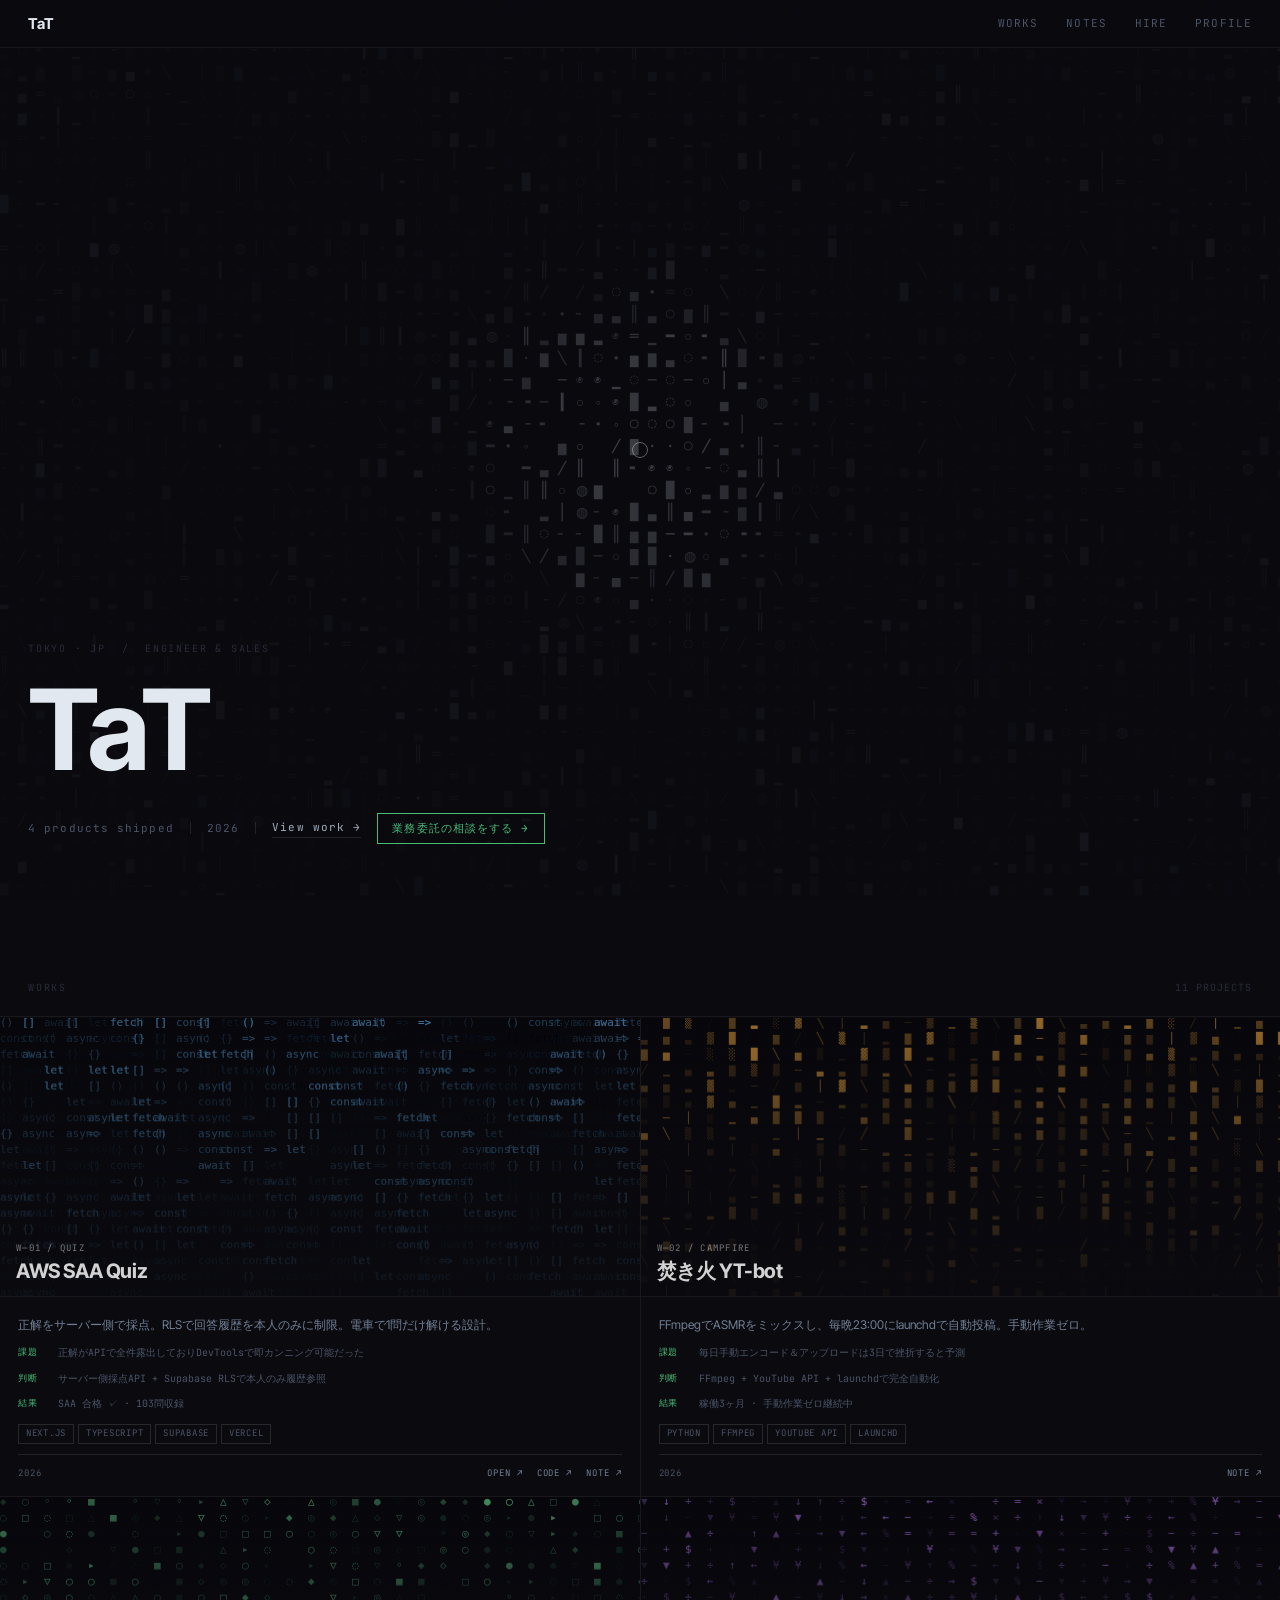
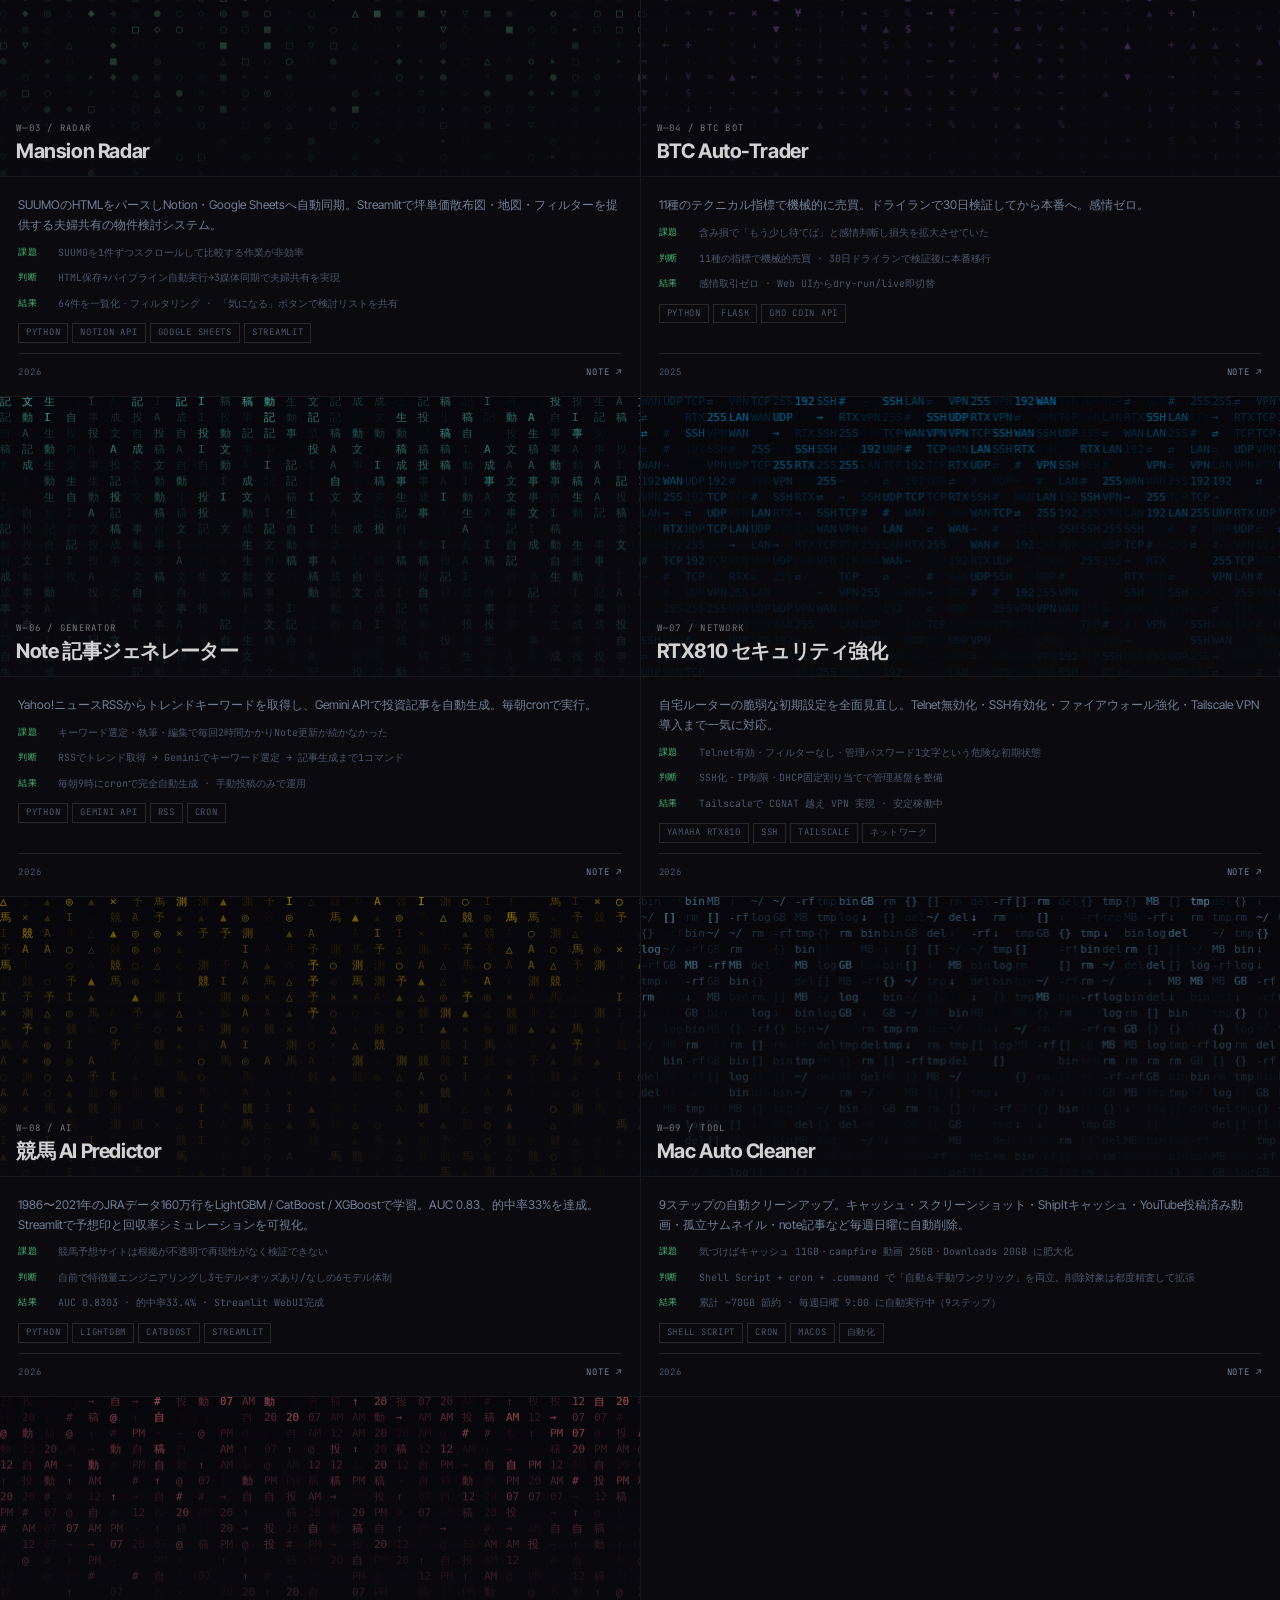
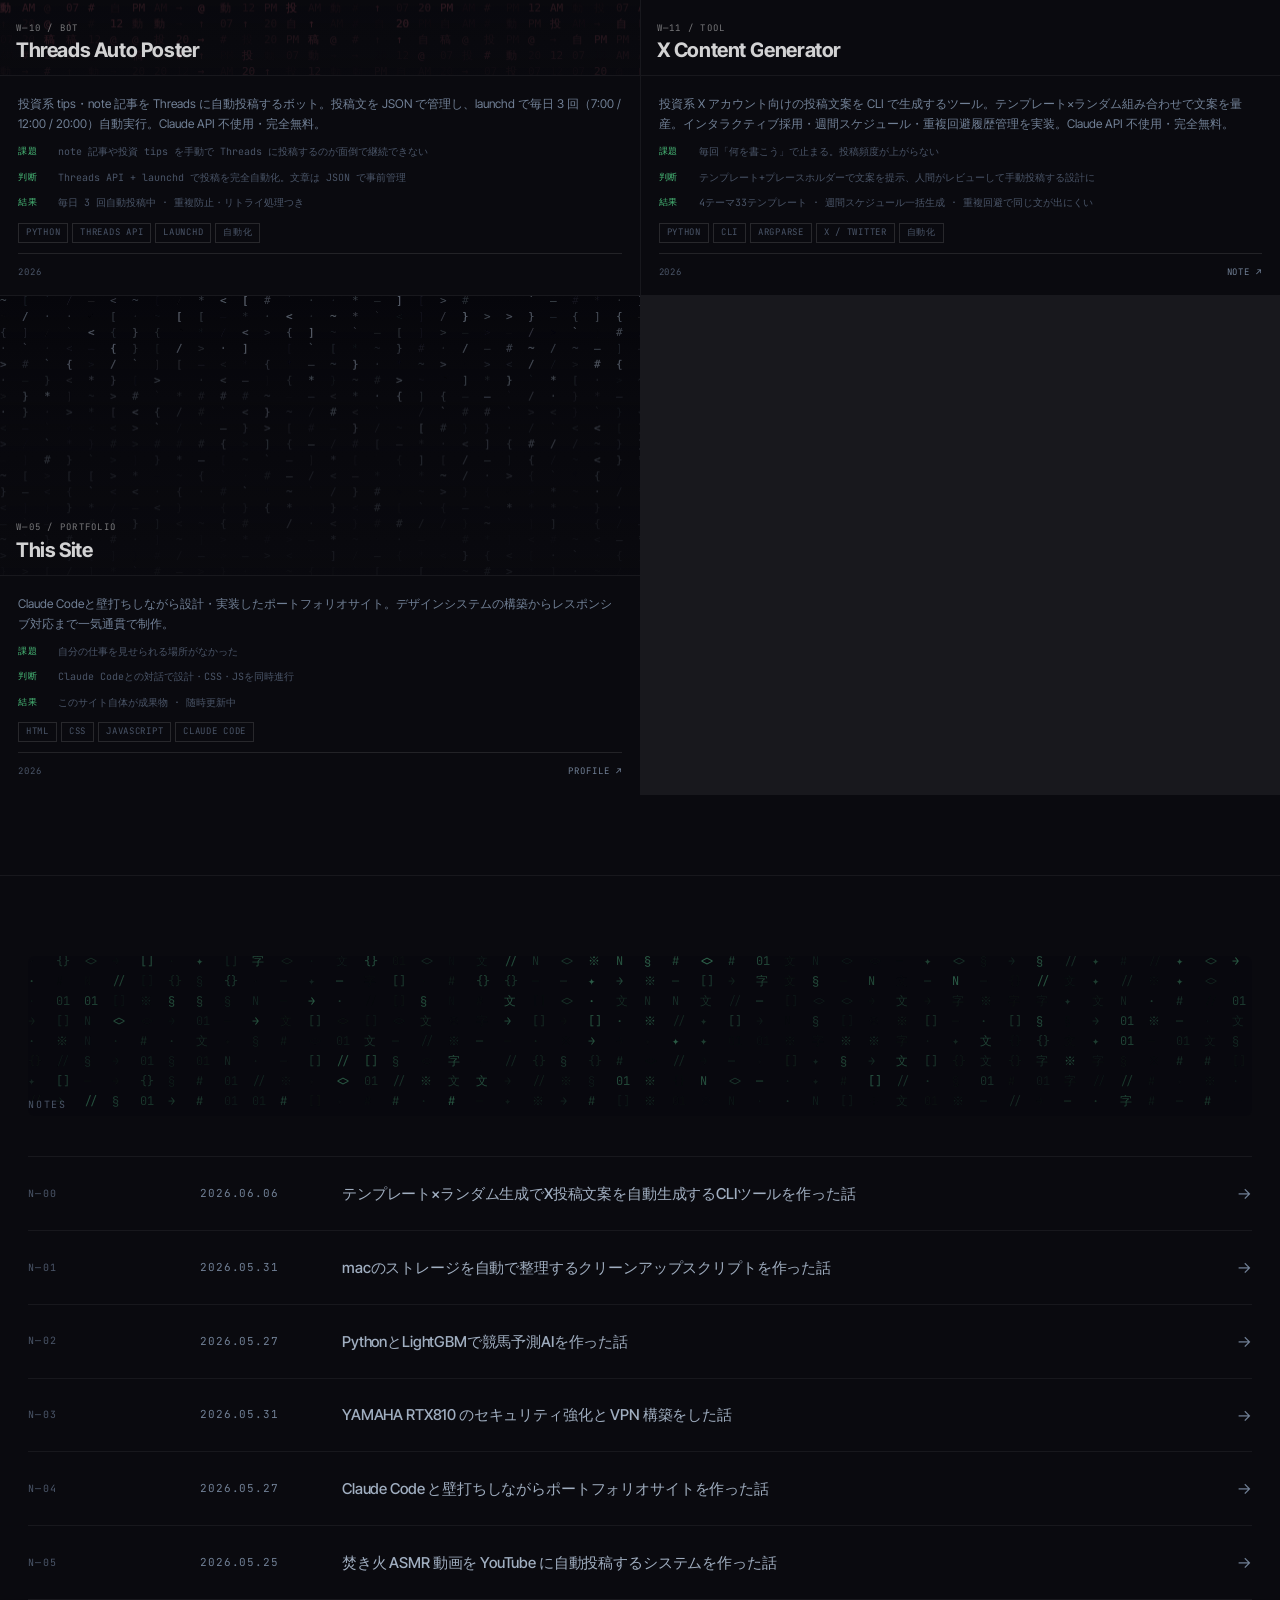
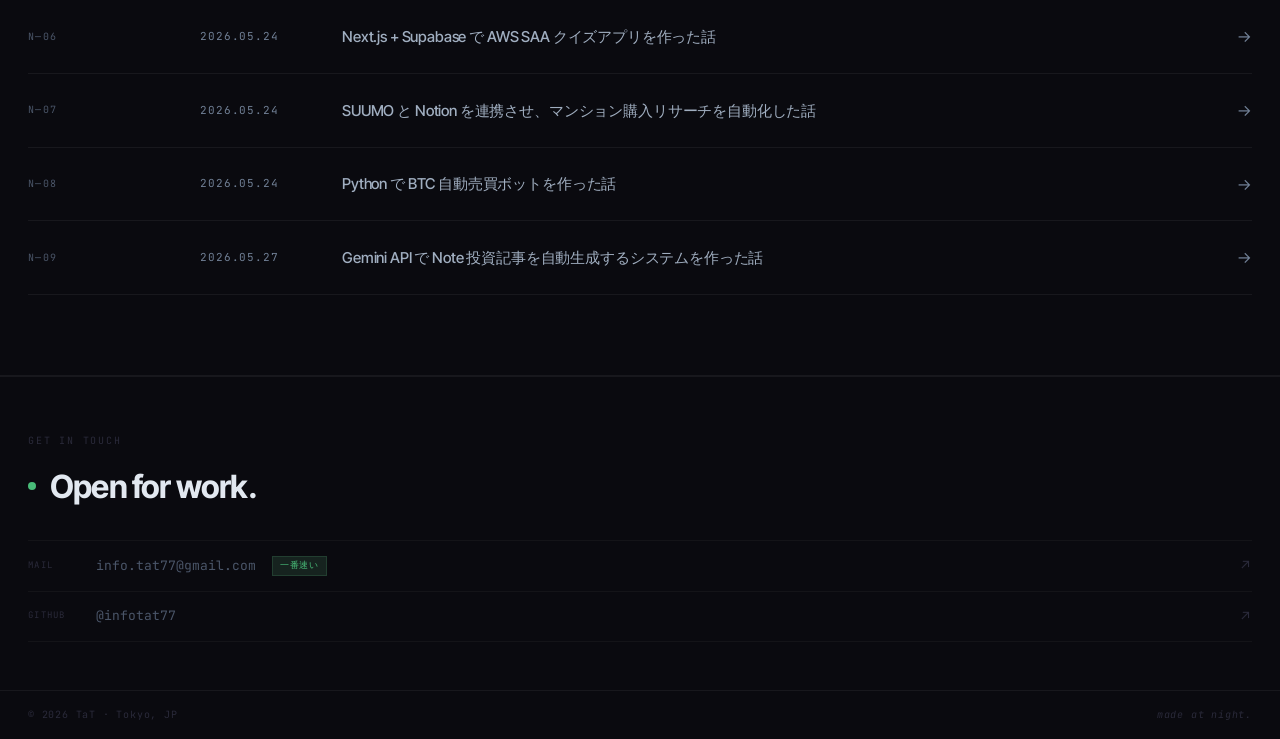
==== commit 1dca9094: "W-09 Mac Auto Cleaner をv2内容に更新 - 削除対象を5→9ステップに拡張（ShipIt・campfire動画・note output・画面収録・ログローテーション） - 累計節" ====
--- a/index.html
+++ b/index.html
@@ -94,7 +94,7 @@
 <section class="works" id="works">
   <div class="works__header">
     <span class="works__label">Works</span>
-    <span class="works__count">10 projects</span>
+    <span class="works__count">11 projects</span>
   </div>
 
   <div class="works__grid">
@@ -367,6 +367,36 @@
         <div class="work__footer">
           <span class="work__year">2026</span>
           <div class="work__links">
+          </div>
+        </div>
+      </div>
+    </article>
+
+    <article class="work work--small" aria-label="X Content Generator">
+      <div class="work__cover" id="wc-11">
+        <div class="work__cover-overlay">
+          <div class="work__cover-num">W—11 / Tool</div>
+          <h3 class="work__cover-title">X Content Generator</h3>
+        </div>
+      </div>
+      <div class="work__body">
+        <p class="work__desc">投資系 X アカウント向けの投稿文案を CLI で生成するツール。テンプレート×ランダム組み合わせで文案を量産。インタラクティブ採用・週間スケジュール・重複回避履歴管理を実装。Claude API 不使用・完全無料。</p>
+        <div class="work__insight">
+          <span class="wi-k">課題</span><span class="wi-v">毎回「何を書こう」で止まる。投稿頻度が上がらない</span>
+        </div>
+        <div class="work__insight">
+          <span class="wi-k">判断</span><span class="wi-v">テンプレート+プレースホルダーで文案を提示、人間がレビューして手動投稿する設計に</span>
+        </div>
+        <div class="work__insight">
+          <span class="wi-k">結果</span><span class="wi-v">4テーマ33テンプレート · 週間スケジュール一括生成 · 重複回避で同じ文が出にくい</span>
+        </div>
+        <div class="work__tags">
+          <span>Python</span><span>CLI</span><span>argparse</span><span>X / Twitter</span><span>自動化</span>
+        </div>
+        <div class="work__footer">
+          <span class="work__year">2026</span>
+          <div class="work__links">
+            <a href="blog/x-content-generator.html">Note ↗</a>
           </div>
         </div>
       </div>
@@ -412,56 +442,62 @@
     <span class="sect--blog__label">Notes</span>
   </div>
   <div class="blog">
+    <a class="blog__item" href="blog/x-content-generator.html">
+      <span class="blog__num">N—00</span>
+      <span class="blog__date">2026.06.06</span>
+      <span class="blog__title">テンプレート×ランダム生成でX投稿文案を自動生成するCLIツールを作った話</span>
+      <span class="blog__arrow">→</span>
+    </a>
     <a class="blog__item" href="blog/mac-cleaner.html">
-      <span class="blog__num">N—00</span>
+      <span class="blog__num">N—01</span>
       <span class="blog__date">2026.05.31</span>
       <span class="blog__title">macのストレージを自動で整理するクリーンアップスクリプトを作った話</span>
       <span class="blog__arrow">→</span>
     </a>
     <a class="blog__item" href="blog/keiba-ai.html">
-      <span class="blog__num">N—01</span>
+      <span class="blog__num">N—02</span>
       <span class="blog__date">2026.05.27</span>
       <span class="blog__title">PythonとLightGBMで競馬予測AIを作った話</span>
       <span class="blog__arrow">→</span>
     </a>
     <a class="blog__item" href="blog/rtx810-security.html">
-      <span class="blog__num">N—02</span>
+      <span class="blog__num">N—03</span>
       <span class="blog__date">2026.05.31</span>
       <span class="blog__title">YAMAHA RTX810 のセキュリティ強化と VPN 構築をした話</span>
       <span class="blog__arrow">→</span>
     </a>
     <a class="blog__item" href="blog/portfolio.html">
-      <span class="blog__num">N—03</span>
+      <span class="blog__num">N—04</span>
       <span class="blog__date">2026.05.27</span>
       <span class="blog__title">Claude Code と壁打ちしながらポートフォリオサイトを作った話</span>
       <span class="blog__arrow">→</span>
     </a>
     <a class="blog__item" href="blog/campfire.html">
-      <span class="blog__num">N—04</span>
+      <span class="blog__num">N—05</span>
       <span class="blog__date">2026.05.25</span>
       <span class="blog__title">焚き火 ASMR 動画を YouTube に自動投稿するシステムを作った話</span>
       <span class="blog__arrow">→</span>
     </a>
     <a class="blog__item" href="blog/saa-quiz.html">
-      <span class="blog__num">N—05</span>
+      <span class="blog__num">N—06</span>
       <span class="blog__date">2026.05.24</span>
       <span class="blog__title">Next.js + Supabase で AWS SAA クイズアプリを作った話</span>
       <span class="blog__arrow">→</span>
     </a>
     <a class="blog__item" href="blog/mansion-radar.html">
-      <span class="blog__num">N—06</span>
+      <span class="blog__num">N—07</span>
       <span class="blog__date">2026.05.24</span>
       <span class="blog__title">SUUMO と Notion を連携させ、マンション購入リサーチを自動化した話</span>
       <span class="blog__arrow">→</span>
     </a>
     <a class="blog__item" href="blog/btc-bot.html">
-      <span class="blog__num">N—07</span>
+      <span class="blog__num">N—08</span>
       <span class="blog__date">2026.05.24</span>
       <span class="blog__title">Python で BTC 自動売買ボットを作った話</span>
       <span class="blog__arrow">→</span>
     </a>
     <a class="blog__item" href="blog/note-generator.html">
-      <span class="blog__num">N—08</span>
+      <span class="blog__num">N—09</span>
       <span class="blog__date">2026.05.27</span>
       <span class="blog__title">Gemini API で Note 投資記事を自動生成するシステムを作った話</span>
       <span class="blog__arrow">→</span>
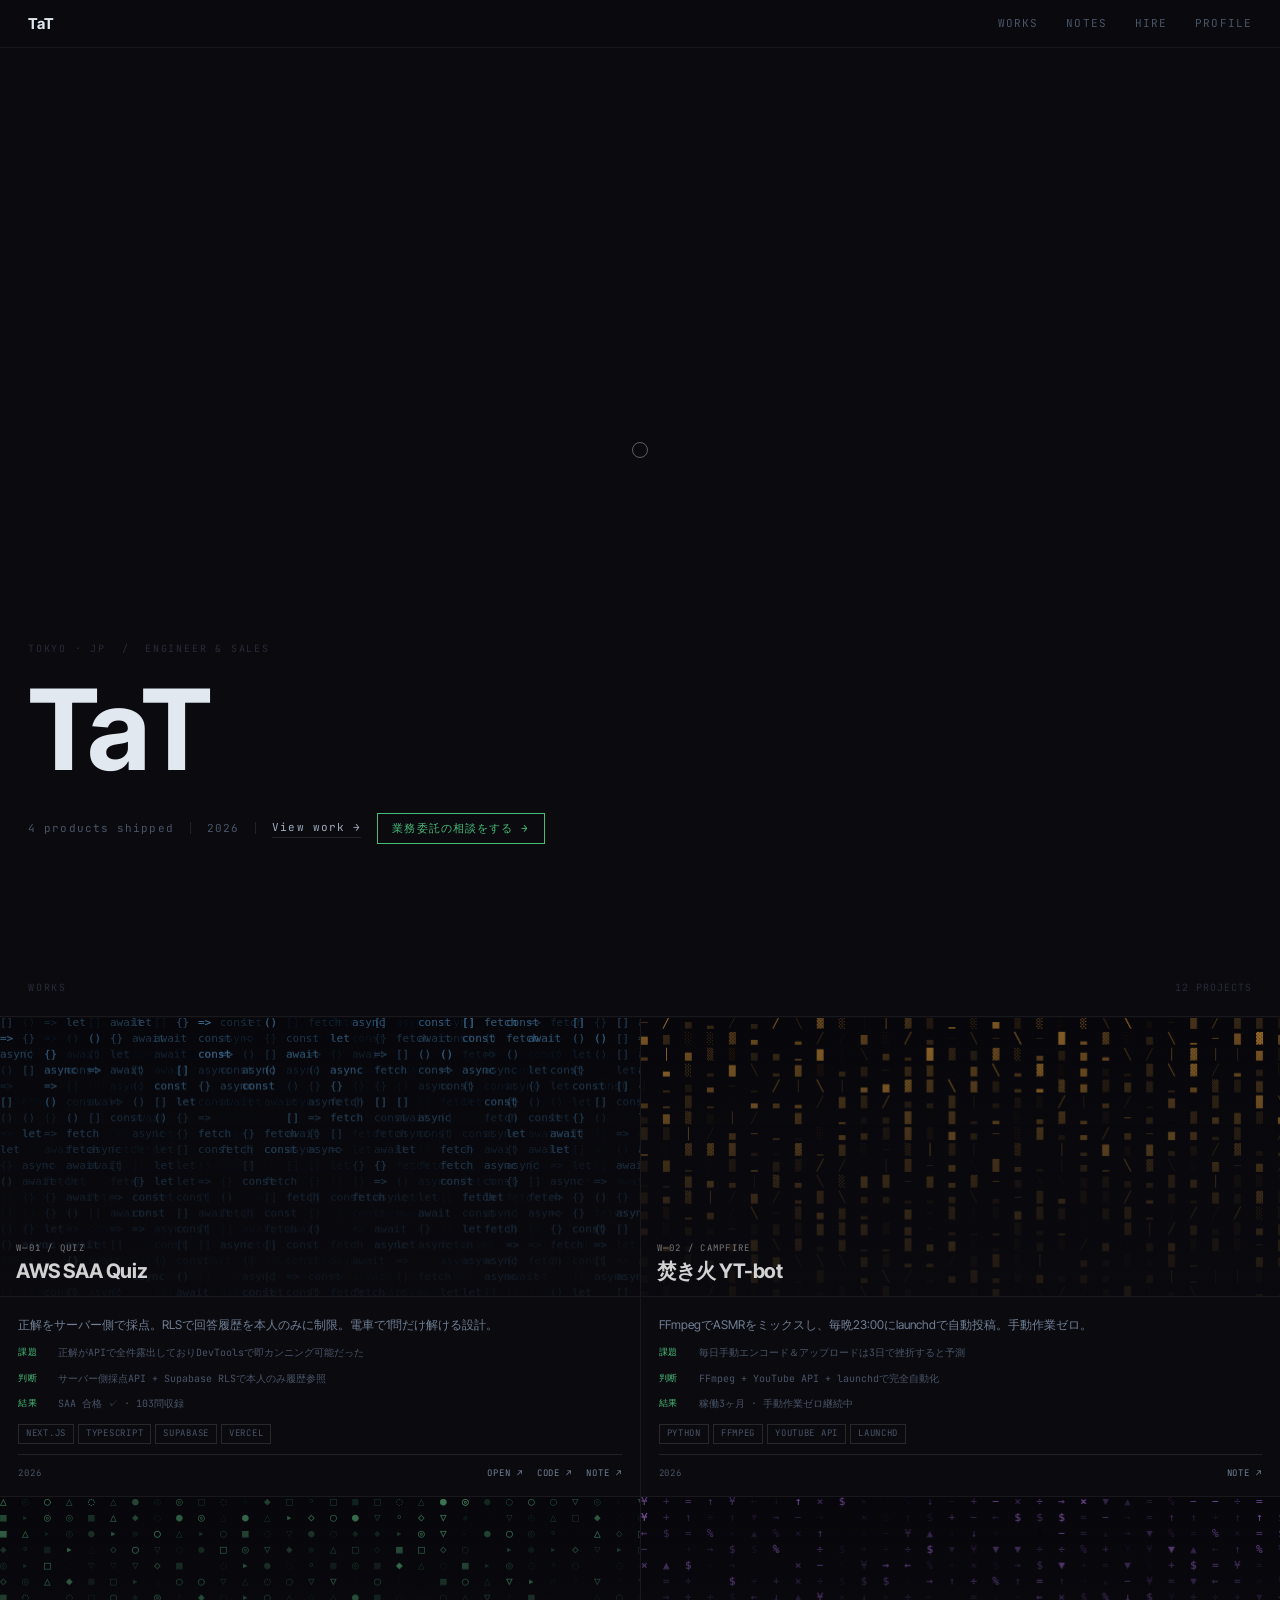
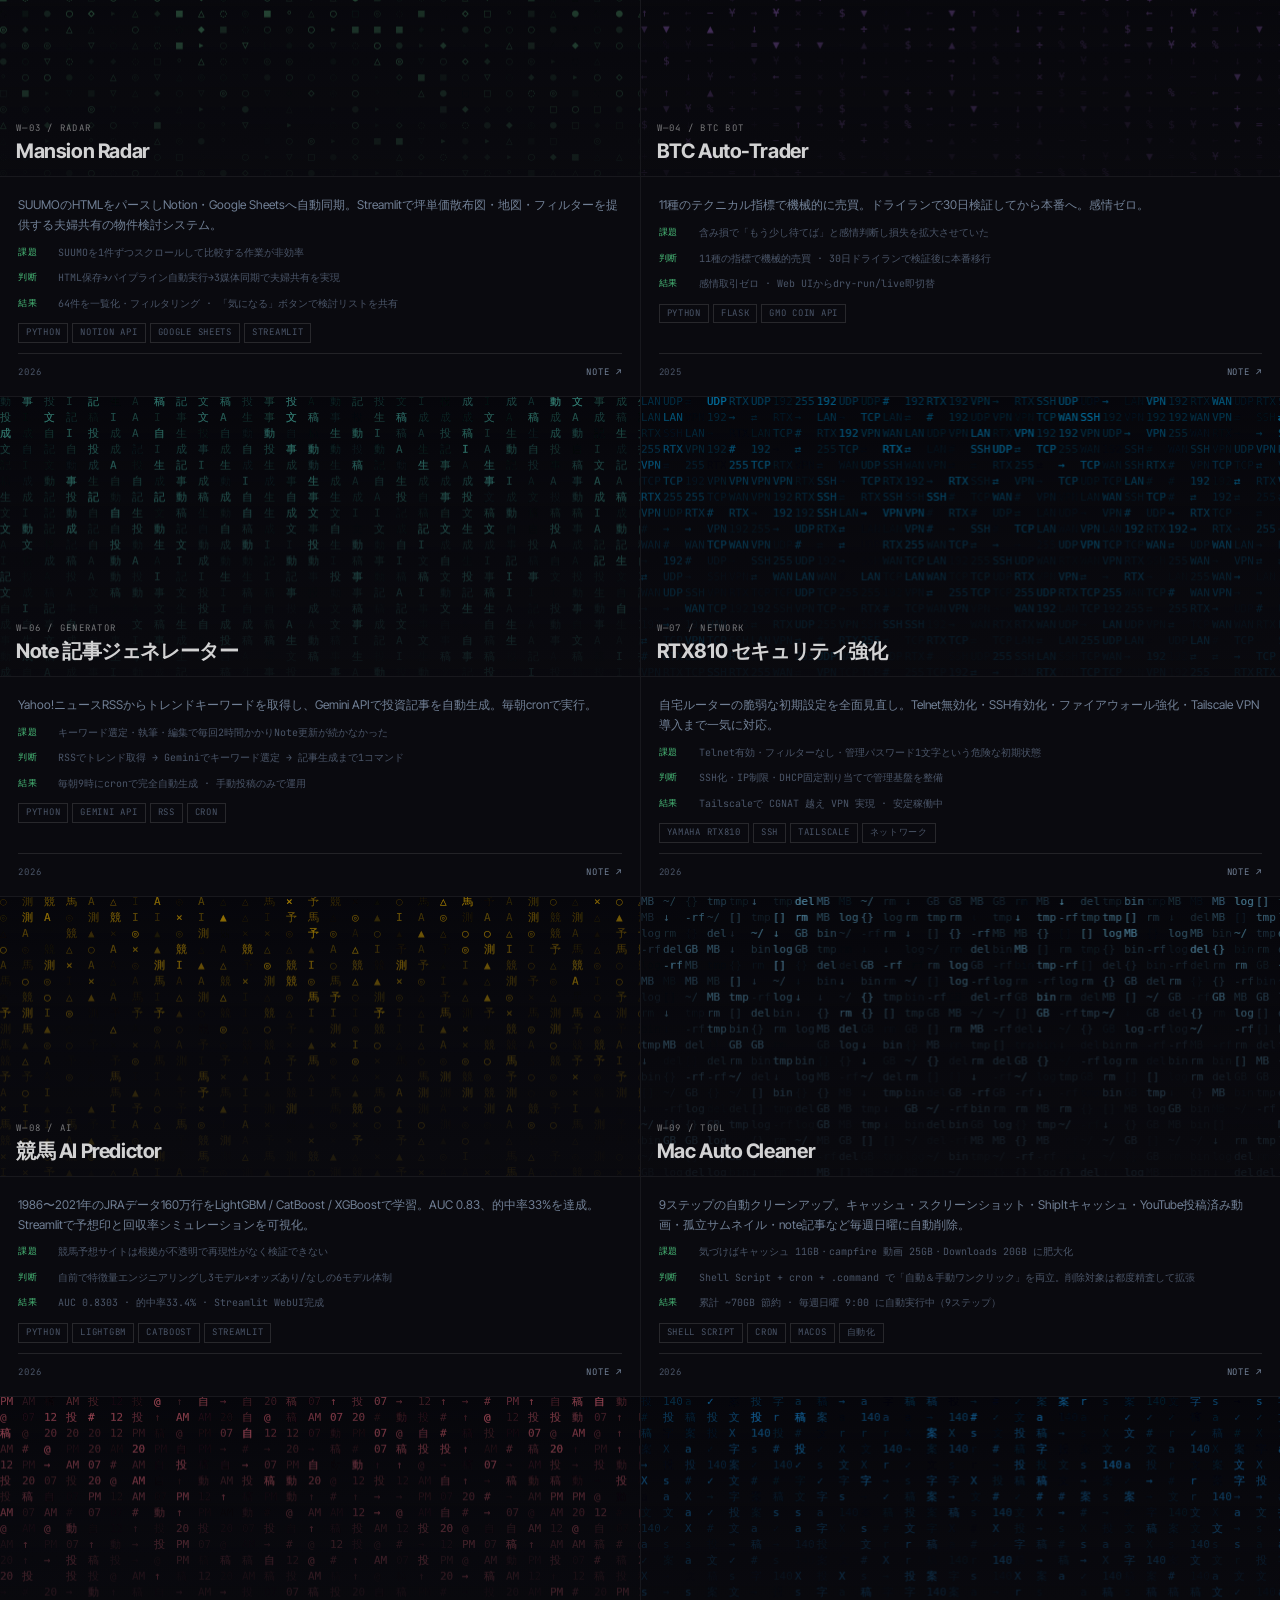
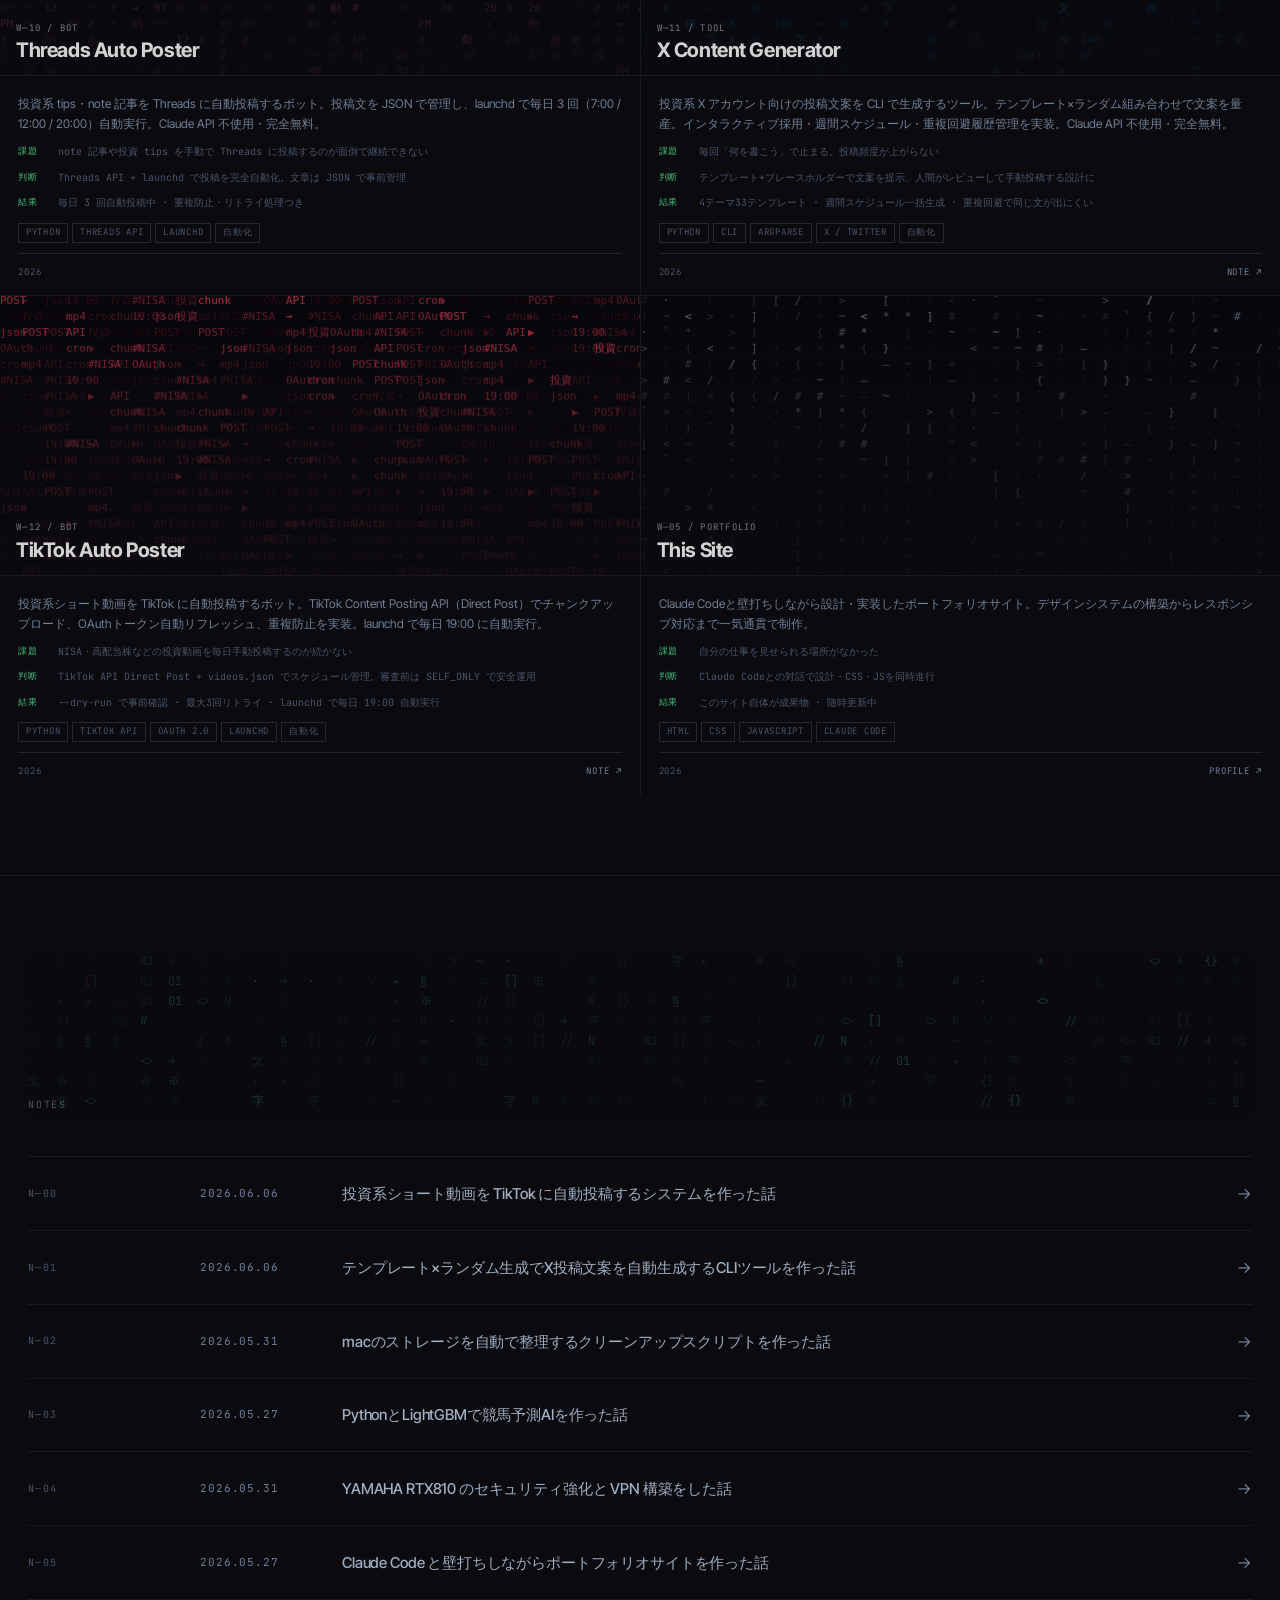
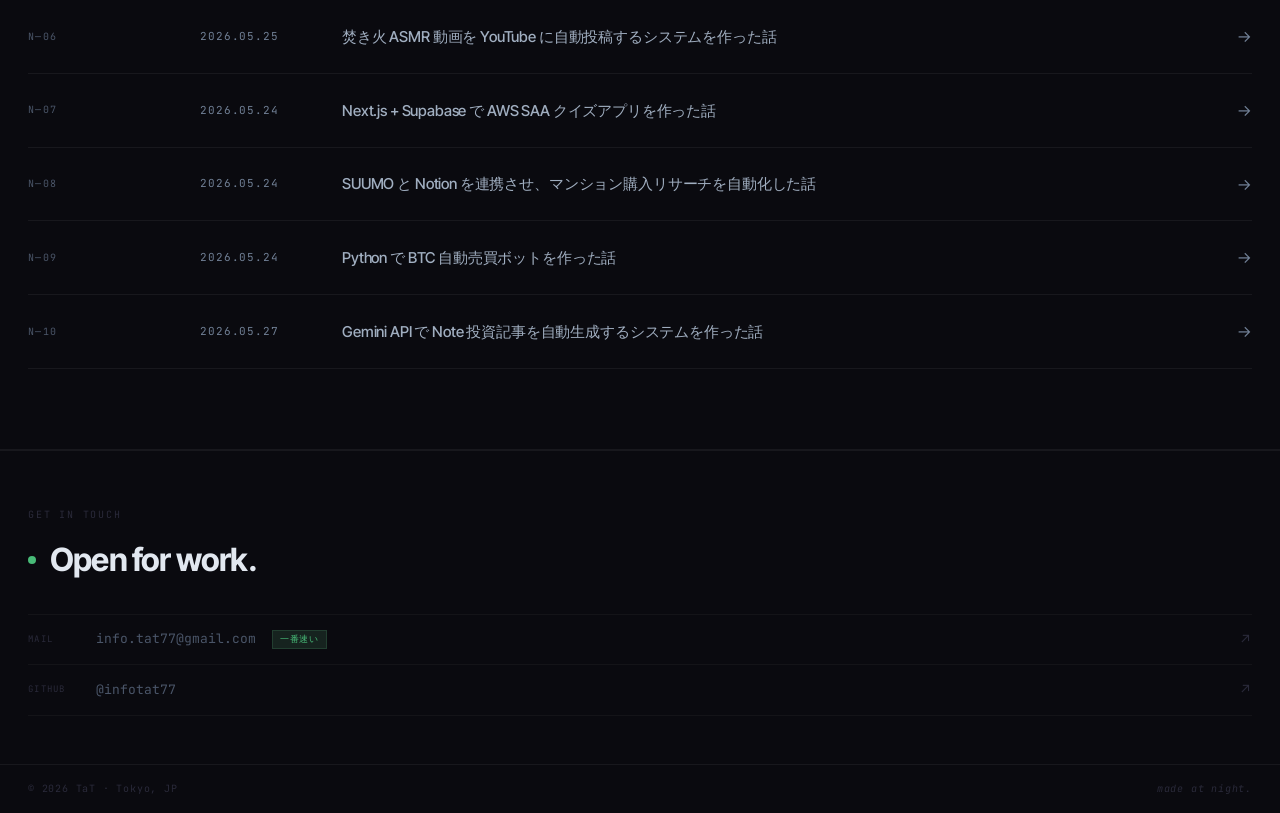
==== commit c7e6a0d3: "Add TikTok Auto Poster to Works and Notes - W-12: TikTok Auto Poster カード追加（wc-12 ASCIIアニメーション含む） - N" ====
--- a/index.html
+++ b/index.html
@@ -94,7 +94,7 @@
 <section class="works" id="works">
   <div class="works__header">
     <span class="works__label">Works</span>
-    <span class="works__count">11 projects</span>
+    <span class="works__count">12 projects</span>
   </div>
 
   <div class="works__grid">
@@ -397,6 +397,36 @@
           <span class="work__year">2026</span>
           <div class="work__links">
             <a href="blog/x-content-generator.html">Note ↗</a>
+          </div>
+        </div>
+      </div>
+    </article>
+
+    <article class="work work--small" aria-label="TikTok Auto Poster">
+      <div class="work__cover" id="wc-12">
+        <div class="work__cover-overlay">
+          <div class="work__cover-num">W—12 / Bot</div>
+          <h3 class="work__cover-title">TikTok Auto Poster</h3>
+        </div>
+      </div>
+      <div class="work__body">
+        <p class="work__desc">投資系ショート動画を TikTok に自動投稿するボット。TikTok Content Posting API（Direct Post）でチャンクアップロード、OAuthトークン自動リフレッシュ、重複防止を実装。launchd で毎日 19:00 に自動実行。</p>
+        <div class="work__insight">
+          <span class="wi-k">課題</span><span class="wi-v">NISA・高配当株などの投資動画を毎日手動投稿するのが続かない</span>
+        </div>
+        <div class="work__insight">
+          <span class="wi-k">判断</span><span class="wi-v">TikTok API Direct Post + videos.json でスケジュール管理。審査前は SELF_ONLY で安全運用</span>
+        </div>
+        <div class="work__insight">
+          <span class="wi-k">結果</span><span class="wi-v">--dry-run で事前確認 · 最大3回リトライ · launchd で毎日 19:00 自動実行</span>
+        </div>
+        <div class="work__tags">
+          <span>Python</span><span>TikTok API</span><span>OAuth 2.0</span><span>launchd</span><span>自動化</span>
+        </div>
+        <div class="work__footer">
+          <span class="work__year">2026</span>
+          <div class="work__links">
+            <a href="blog/tiktok-bot.html">Note ↗</a>
           </div>
         </div>
       </div>
@@ -442,62 +472,68 @@
     <span class="sect--blog__label">Notes</span>
   </div>
   <div class="blog">
-    <a class="blog__item" href="blog/x-content-generator.html">
+    <a class="blog__item" href="blog/tiktok-bot.html">
       <span class="blog__num">N—00</span>
       <span class="blog__date">2026.06.06</span>
+      <span class="blog__title">投資系ショート動画を TikTok に自動投稿するシステムを作った話</span>
+      <span class="blog__arrow">→</span>
+    </a>
+    <a class="blog__item" href="blog/x-content-generator.html">
+      <span class="blog__num">N—01</span>
+      <span class="blog__date">2026.06.06</span>
       <span class="blog__title">テンプレート×ランダム生成でX投稿文案を自動生成するCLIツールを作った話</span>
       <span class="blog__arrow">→</span>
     </a>
     <a class="blog__item" href="blog/mac-cleaner.html">
-      <span class="blog__num">N—01</span>
+      <span class="blog__num">N—02</span>
       <span class="blog__date">2026.05.31</span>
       <span class="blog__title">macのストレージを自動で整理するクリーンアップスクリプトを作った話</span>
       <span class="blog__arrow">→</span>
     </a>
     <a class="blog__item" href="blog/keiba-ai.html">
-      <span class="blog__num">N—02</span>
+      <span class="blog__num">N—03</span>
       <span class="blog__date">2026.05.27</span>
       <span class="blog__title">PythonとLightGBMで競馬予測AIを作った話</span>
       <span class="blog__arrow">→</span>
     </a>
     <a class="blog__item" href="blog/rtx810-security.html">
-      <span class="blog__num">N—03</span>
+      <span class="blog__num">N—04</span>
       <span class="blog__date">2026.05.31</span>
       <span class="blog__title">YAMAHA RTX810 のセキュリティ強化と VPN 構築をした話</span>
       <span class="blog__arrow">→</span>
     </a>
     <a class="blog__item" href="blog/portfolio.html">
-      <span class="blog__num">N—04</span>
+      <span class="blog__num">N—05</span>
       <span class="blog__date">2026.05.27</span>
       <span class="blog__title">Claude Code と壁打ちしながらポートフォリオサイトを作った話</span>
       <span class="blog__arrow">→</span>
     </a>
     <a class="blog__item" href="blog/campfire.html">
-      <span class="blog__num">N—05</span>
+      <span class="blog__num">N—06</span>
       <span class="blog__date">2026.05.25</span>
       <span class="blog__title">焚き火 ASMR 動画を YouTube に自動投稿するシステムを作った話</span>
       <span class="blog__arrow">→</span>
     </a>
     <a class="blog__item" href="blog/saa-quiz.html">
-      <span class="blog__num">N—06</span>
+      <span class="blog__num">N—07</span>
       <span class="blog__date">2026.05.24</span>
       <span class="blog__title">Next.js + Supabase で AWS SAA クイズアプリを作った話</span>
       <span class="blog__arrow">→</span>
     </a>
     <a class="blog__item" href="blog/mansion-radar.html">
-      <span class="blog__num">N—07</span>
+      <span class="blog__num">N—08</span>
       <span class="blog__date">2026.05.24</span>
       <span class="blog__title">SUUMO と Notion を連携させ、マンション購入リサーチを自動化した話</span>
       <span class="blog__arrow">→</span>
     </a>
     <a class="blog__item" href="blog/btc-bot.html">
-      <span class="blog__num">N—08</span>
+      <span class="blog__num">N—09</span>
       <span class="blog__date">2026.05.24</span>
       <span class="blog__title">Python で BTC 自動売買ボットを作った話</span>
       <span class="blog__arrow">→</span>
     </a>
     <a class="blog__item" href="blog/note-generator.html">
-      <span class="blog__num">N—09</span>
+      <span class="blog__num">N—10</span>
       <span class="blog__date">2026.05.27</span>
       <span class="blog__title">Gemini API で Note 投資記事を自動生成するシステムを作った話</span>
       <span class="blog__arrow">→</span>
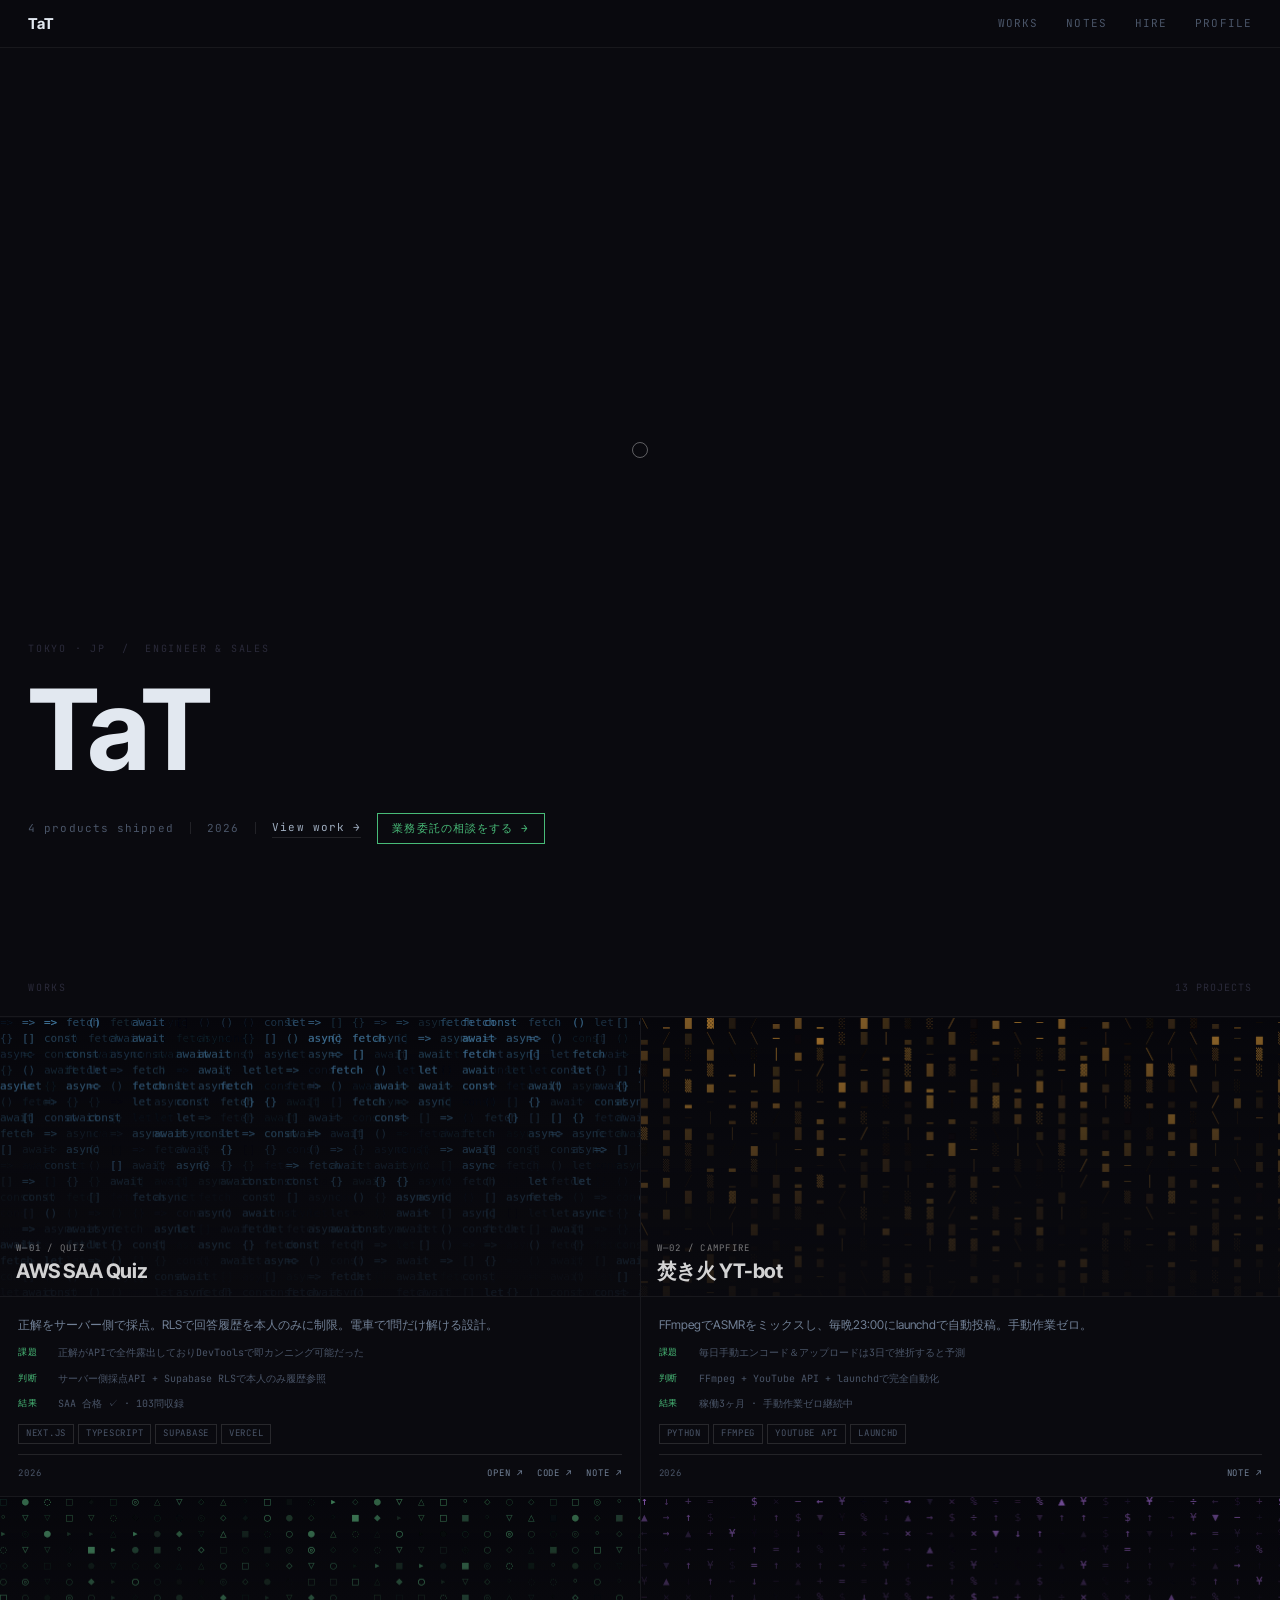
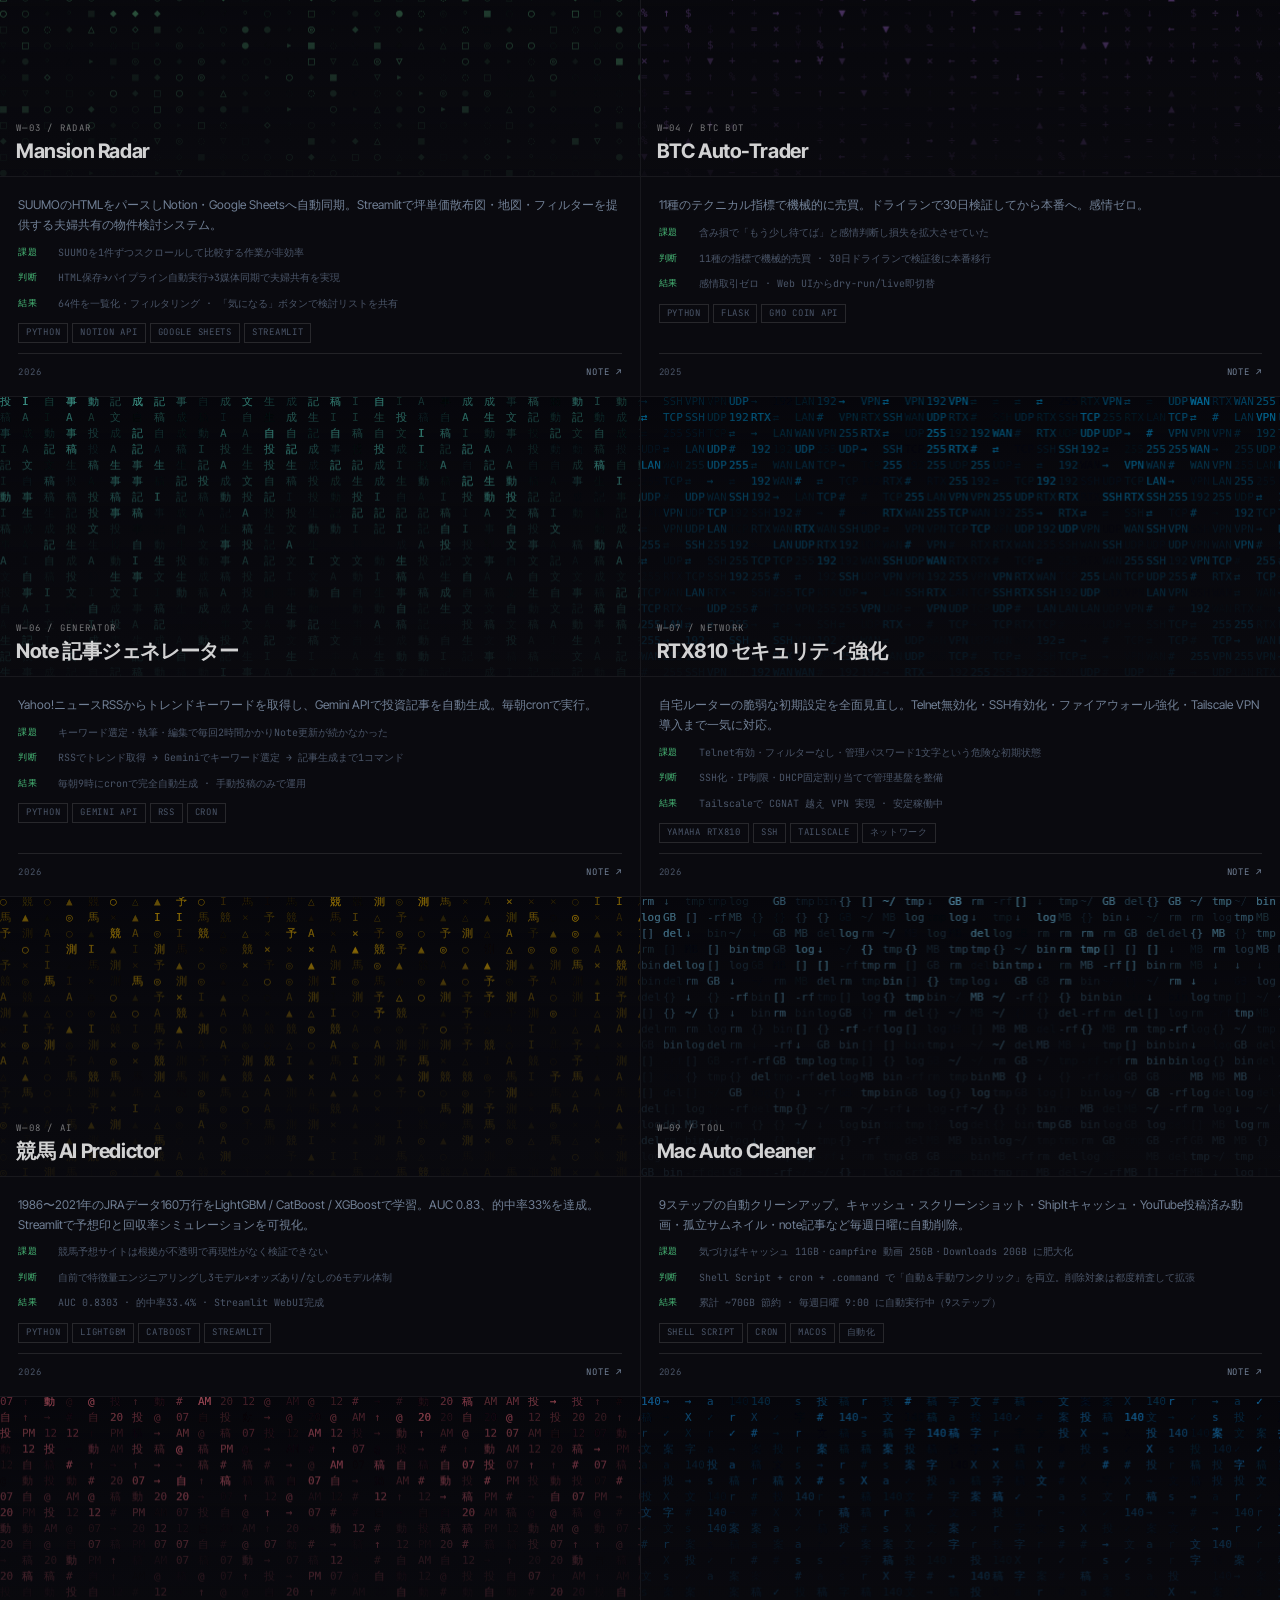
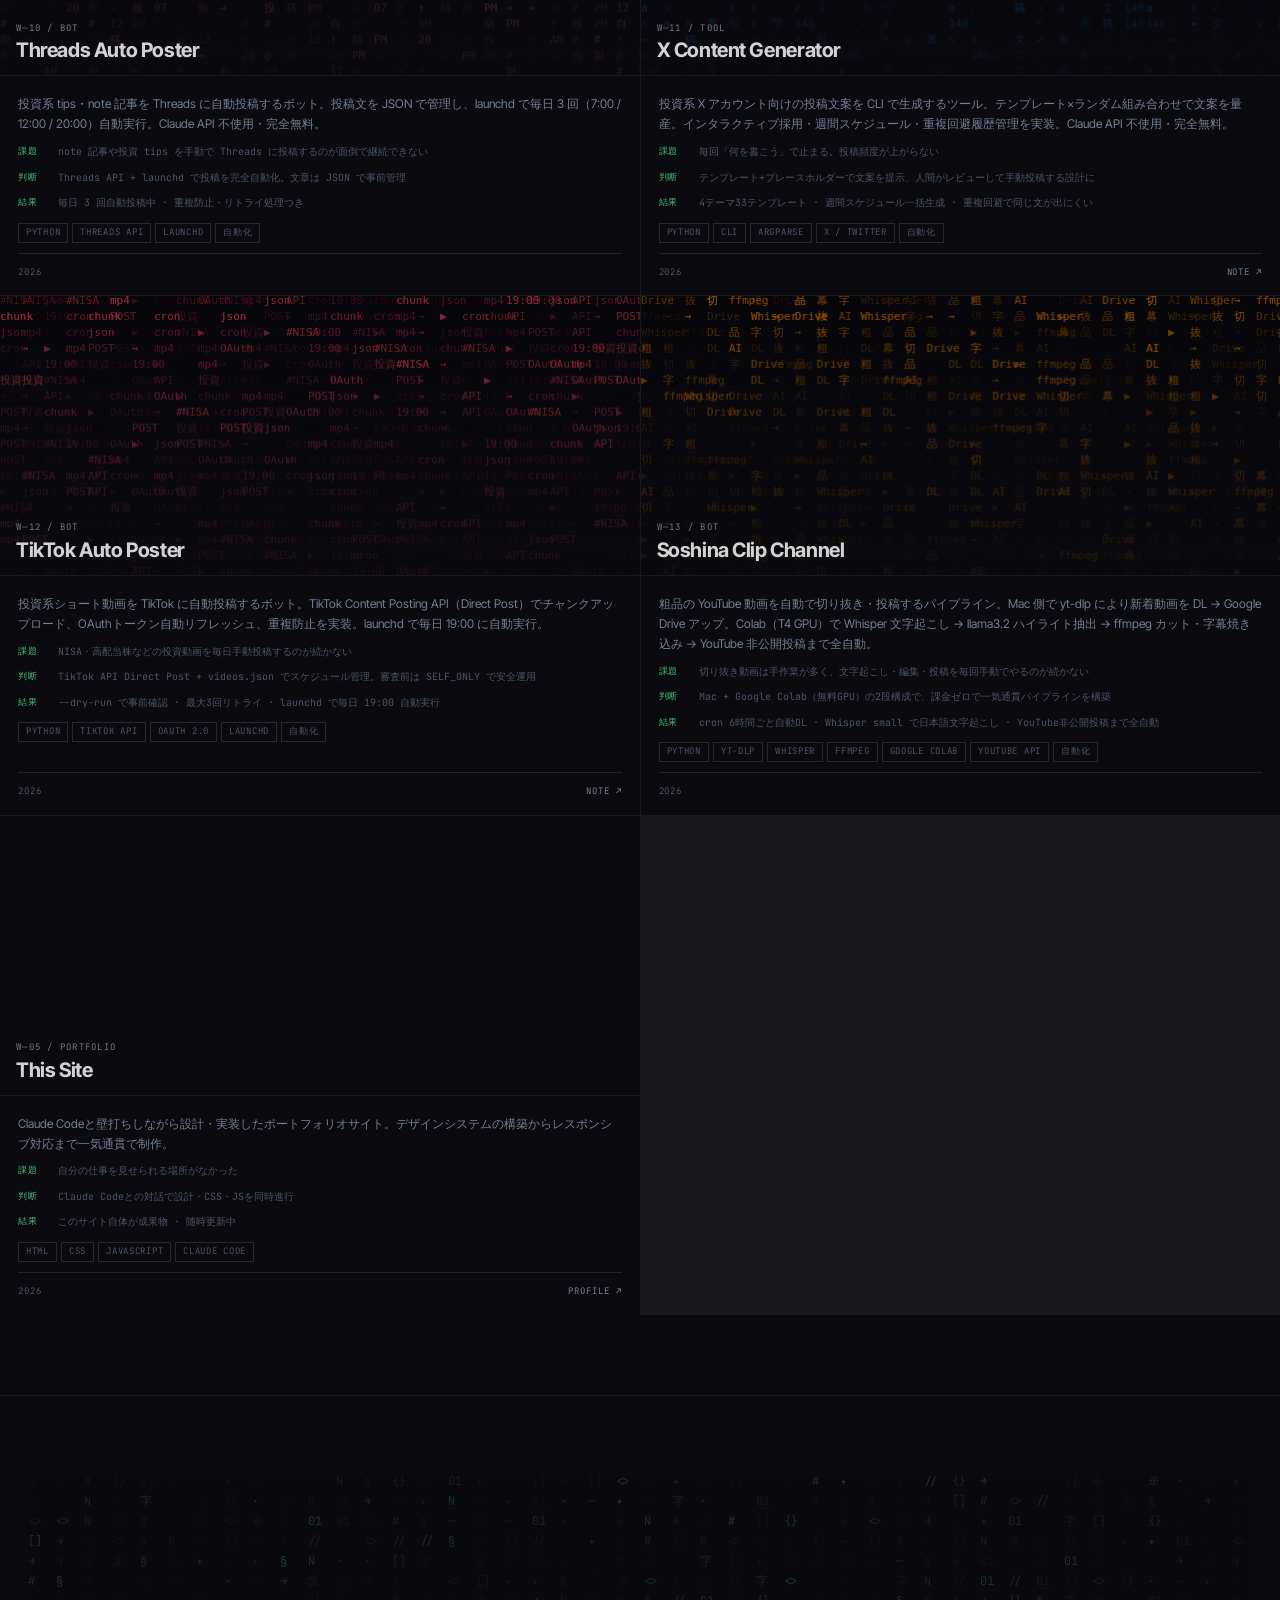
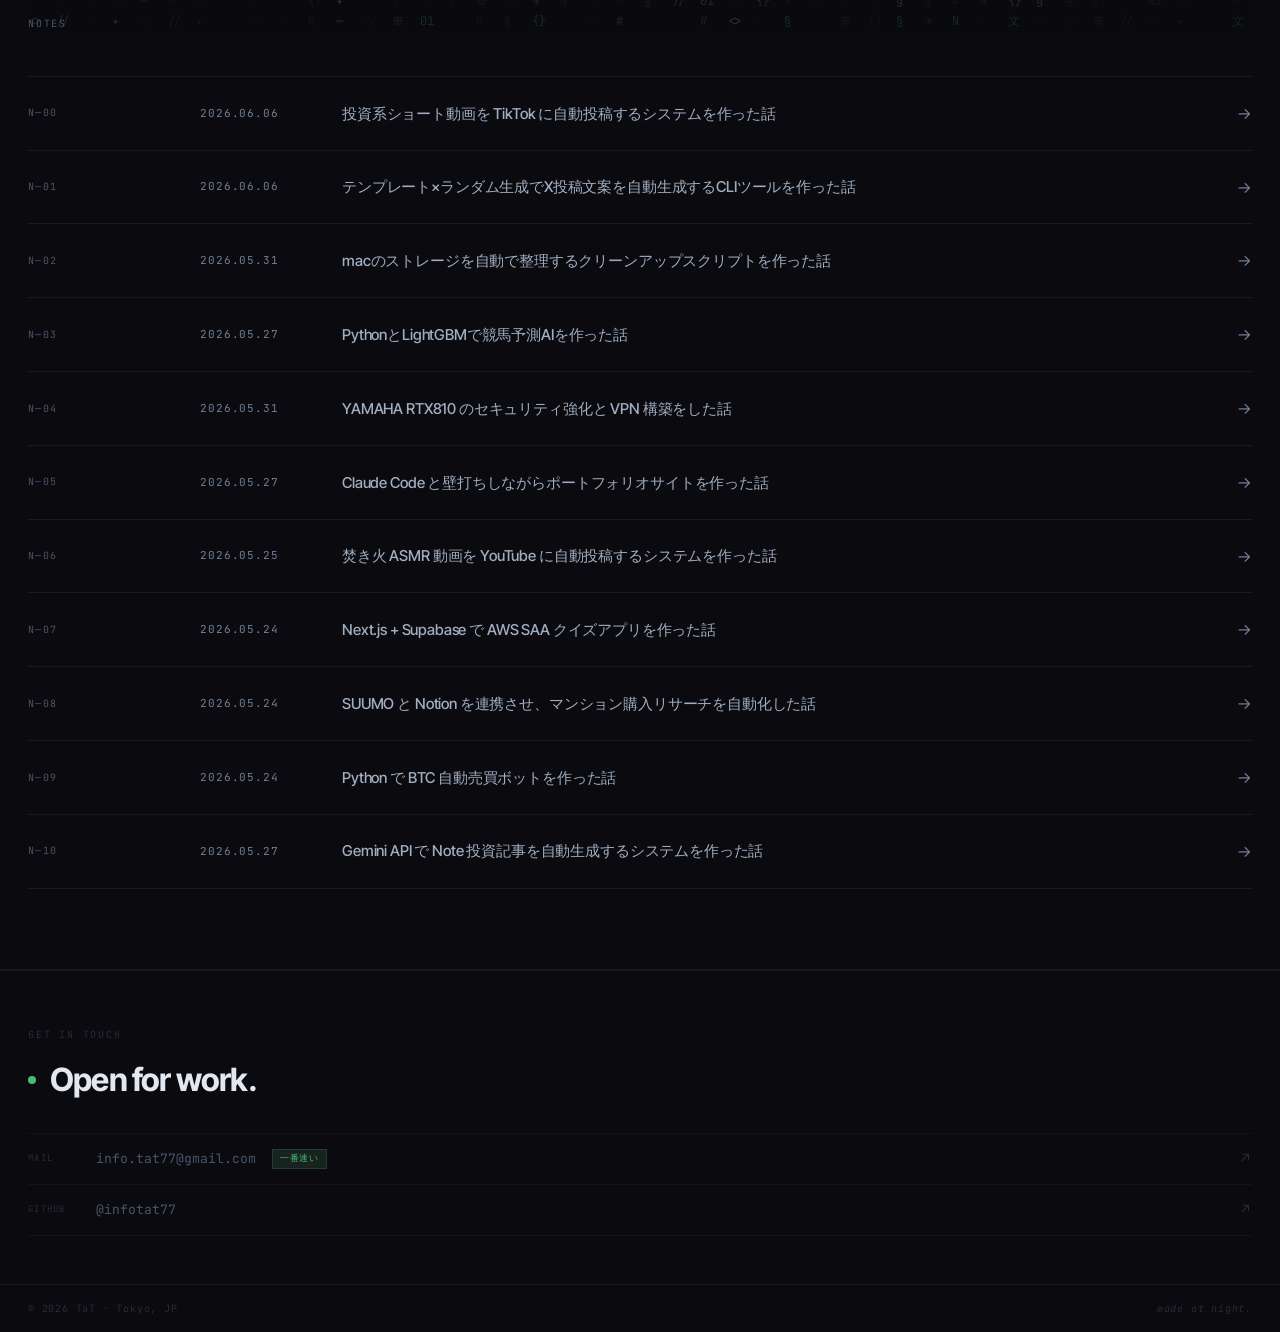
==== commit d7a9231c: "Add W-13 Soshina Clip Channel to Works Co-Authored-By: Claude Sonnet 4.6 <noreply@anthropic.com>" ====
--- a/index.html
+++ b/index.html
@@ -94,7 +94,7 @@
 <section class="works" id="works">
   <div class="works__header">
     <span class="works__label">Works</span>
-    <span class="works__count">12 projects</span>
+    <span class="works__count">13 projects</span>
   </div>
 
   <div class="works__grid">
@@ -427,6 +427,35 @@
           <span class="work__year">2026</span>
           <div class="work__links">
             <a href="blog/tiktok-bot.html">Note ↗</a>
+          </div>
+        </div>
+      </div>
+    </article>
+
+    <article class="work work--small" aria-label="Soshina Clip Channel">
+      <div class="work__cover" id="wc-13">
+        <div class="work__cover-overlay">
+          <div class="work__cover-num">W—13 / Bot</div>
+          <h3 class="work__cover-title">Soshina Clip Channel</h3>
+        </div>
+      </div>
+      <div class="work__body">
+        <p class="work__desc">粗品の YouTube 動画を自動で切り抜き・投稿するパイプライン。Mac 側で yt-dlp により新着動画を DL → Google Drive アップ。Colab（T4 GPU）で Whisper 文字起こし → llama3.2 ハイライト抽出 → ffmpeg カット・字幕焼き込み → YouTube 非公開投稿まで全自動。</p>
+        <div class="work__insight">
+          <span class="wi-k">課題</span><span class="wi-v">切り抜き動画は手作業が多く、文字起こし・編集・投稿を毎回手動でやるのが続かない</span>
+        </div>
+        <div class="work__insight">
+          <span class="wi-k">判断</span><span class="wi-v">Mac + Google Colab（無料GPU）の2段構成で、課金ゼロで一気通貫パイプラインを構築</span>
+        </div>
+        <div class="work__insight">
+          <span class="wi-k">結果</span><span class="wi-v">cron 6時間ごと自動DL · Whisper small で日本語文字起こし · YouTube非公開投稿まで全自動</span>
+        </div>
+        <div class="work__tags">
+          <span>Python</span><span>yt-dlp</span><span>Whisper</span><span>ffmpeg</span><span>Google Colab</span><span>YouTube API</span><span>自動化</span>
+        </div>
+        <div class="work__footer">
+          <span class="work__year">2026</span>
+          <div class="work__links">
           </div>
         </div>
       </div>
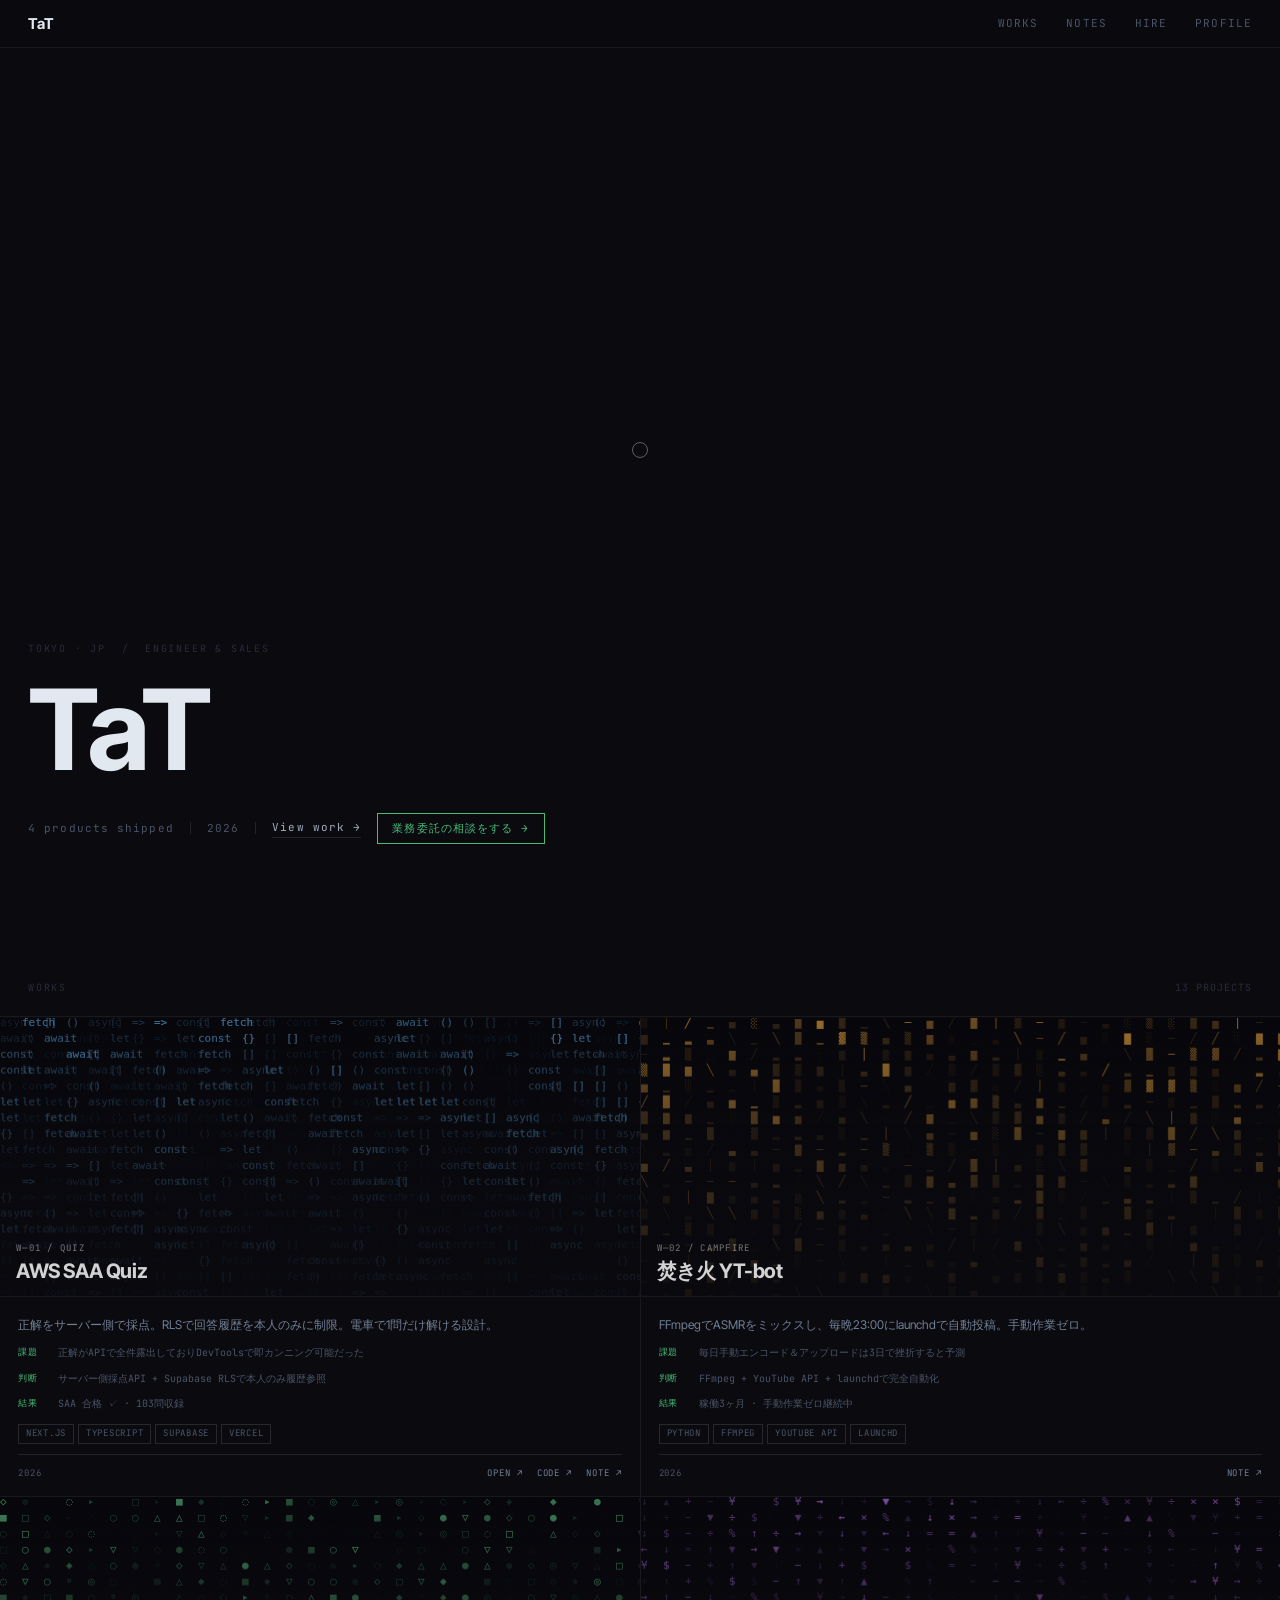
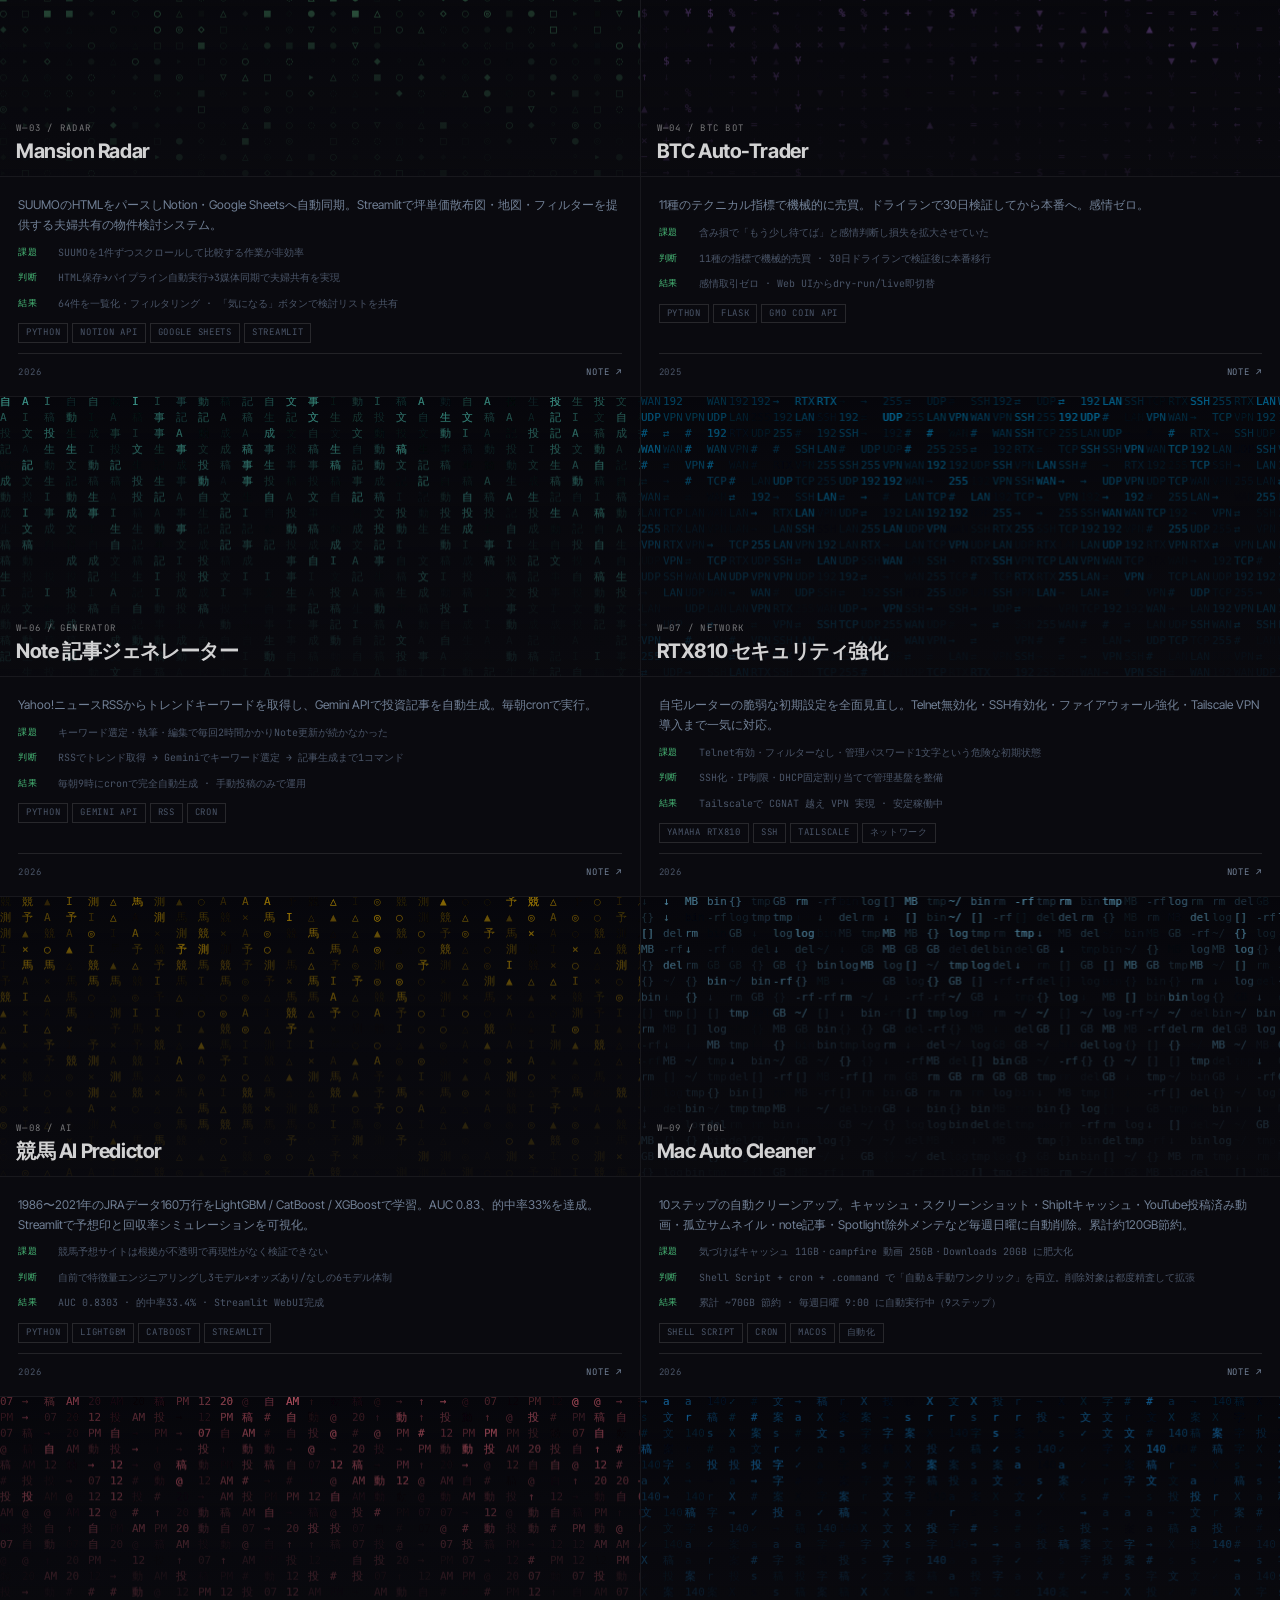
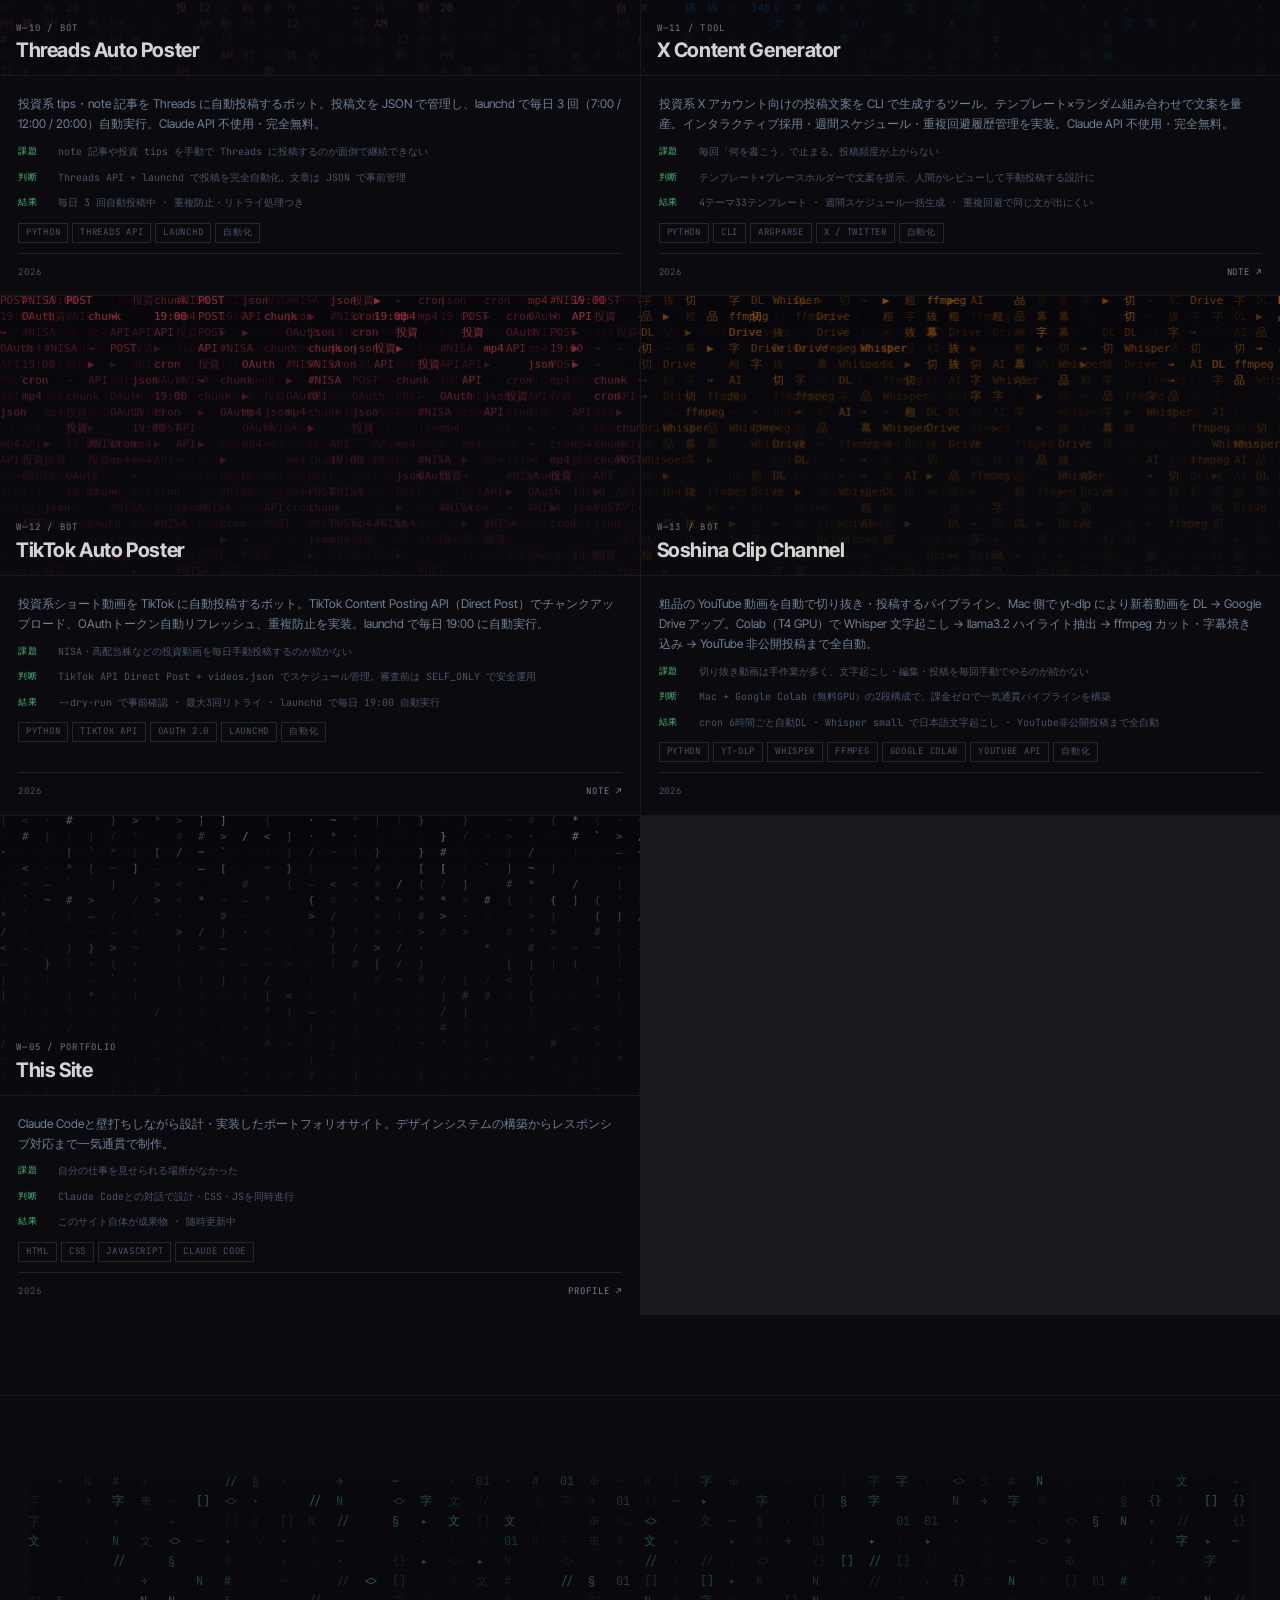
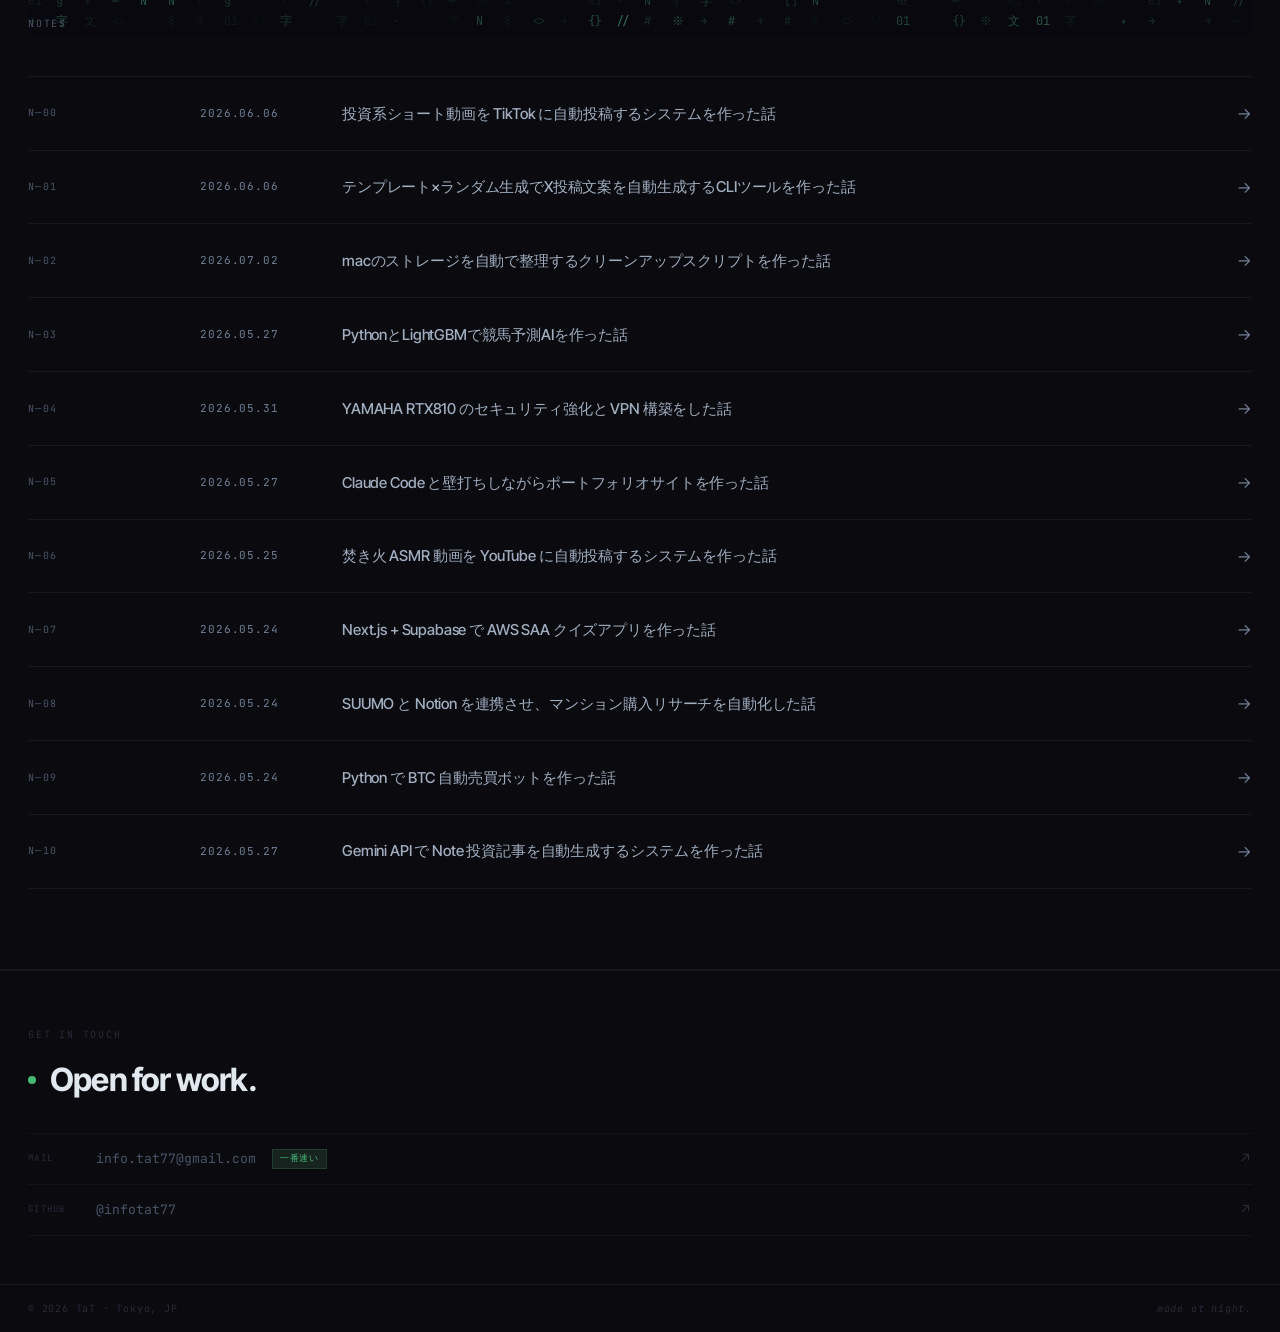
==== commit a7694889: "update mac-cleaner: v3 (10steps, ~120GB累計, パフォーマンス改善追記)" ====
--- a/index.html
+++ b/index.html
@@ -321,7 +321,7 @@
         </div>
       </div>
       <div class="work__body">
-        <p class="work__desc">9ステップの自動クリーンアップ。キャッシュ・スクリーンショット・ShipItキャッシュ・YouTube投稿済み動画・孤立サムネイル・note記事など毎週日曜に自動削除。</p>
+        <p class="work__desc">10ステップの自動クリーンアップ。キャッシュ・スクリーンショット・ShipItキャッシュ・YouTube投稿済み動画・孤立サムネイル・note記事・Spotlight除外メンテなど毎週日曜に自動削除。累計約120GB節約。</p>
         <div class="work__insight">
           <span class="wi-k">課題</span><span class="wi-v">気づけばキャッシュ 11GB・campfire 動画 25GB・Downloads 20GB に肥大化</span>
         </div>
@@ -515,7 +515,7 @@
     </a>
     <a class="blog__item" href="blog/mac-cleaner.html">
       <span class="blog__num">N—02</span>
-      <span class="blog__date">2026.05.31</span>
+      <span class="blog__date">2026.07.02</span>
       <span class="blog__title">macのストレージを自動で整理するクリーンアップスクリプトを作った話</span>
       <span class="blog__arrow">→</span>
     </a>
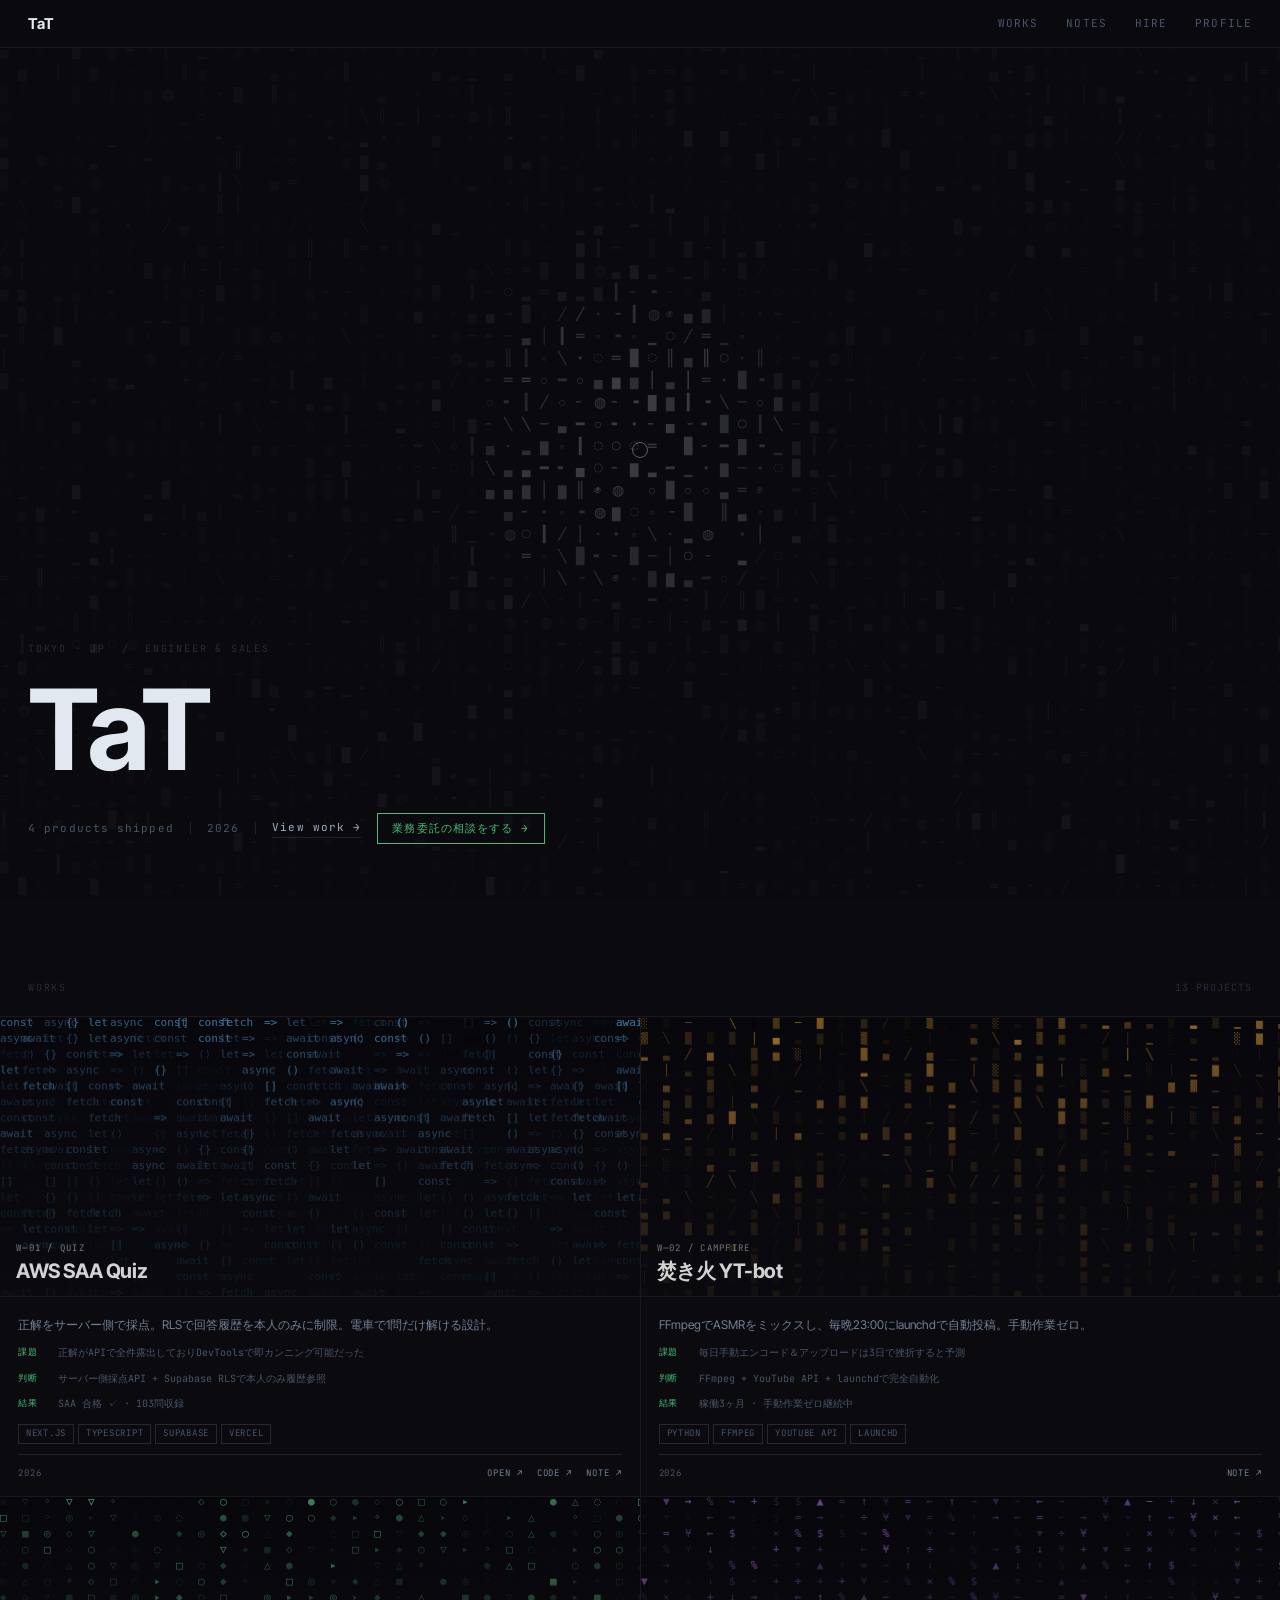
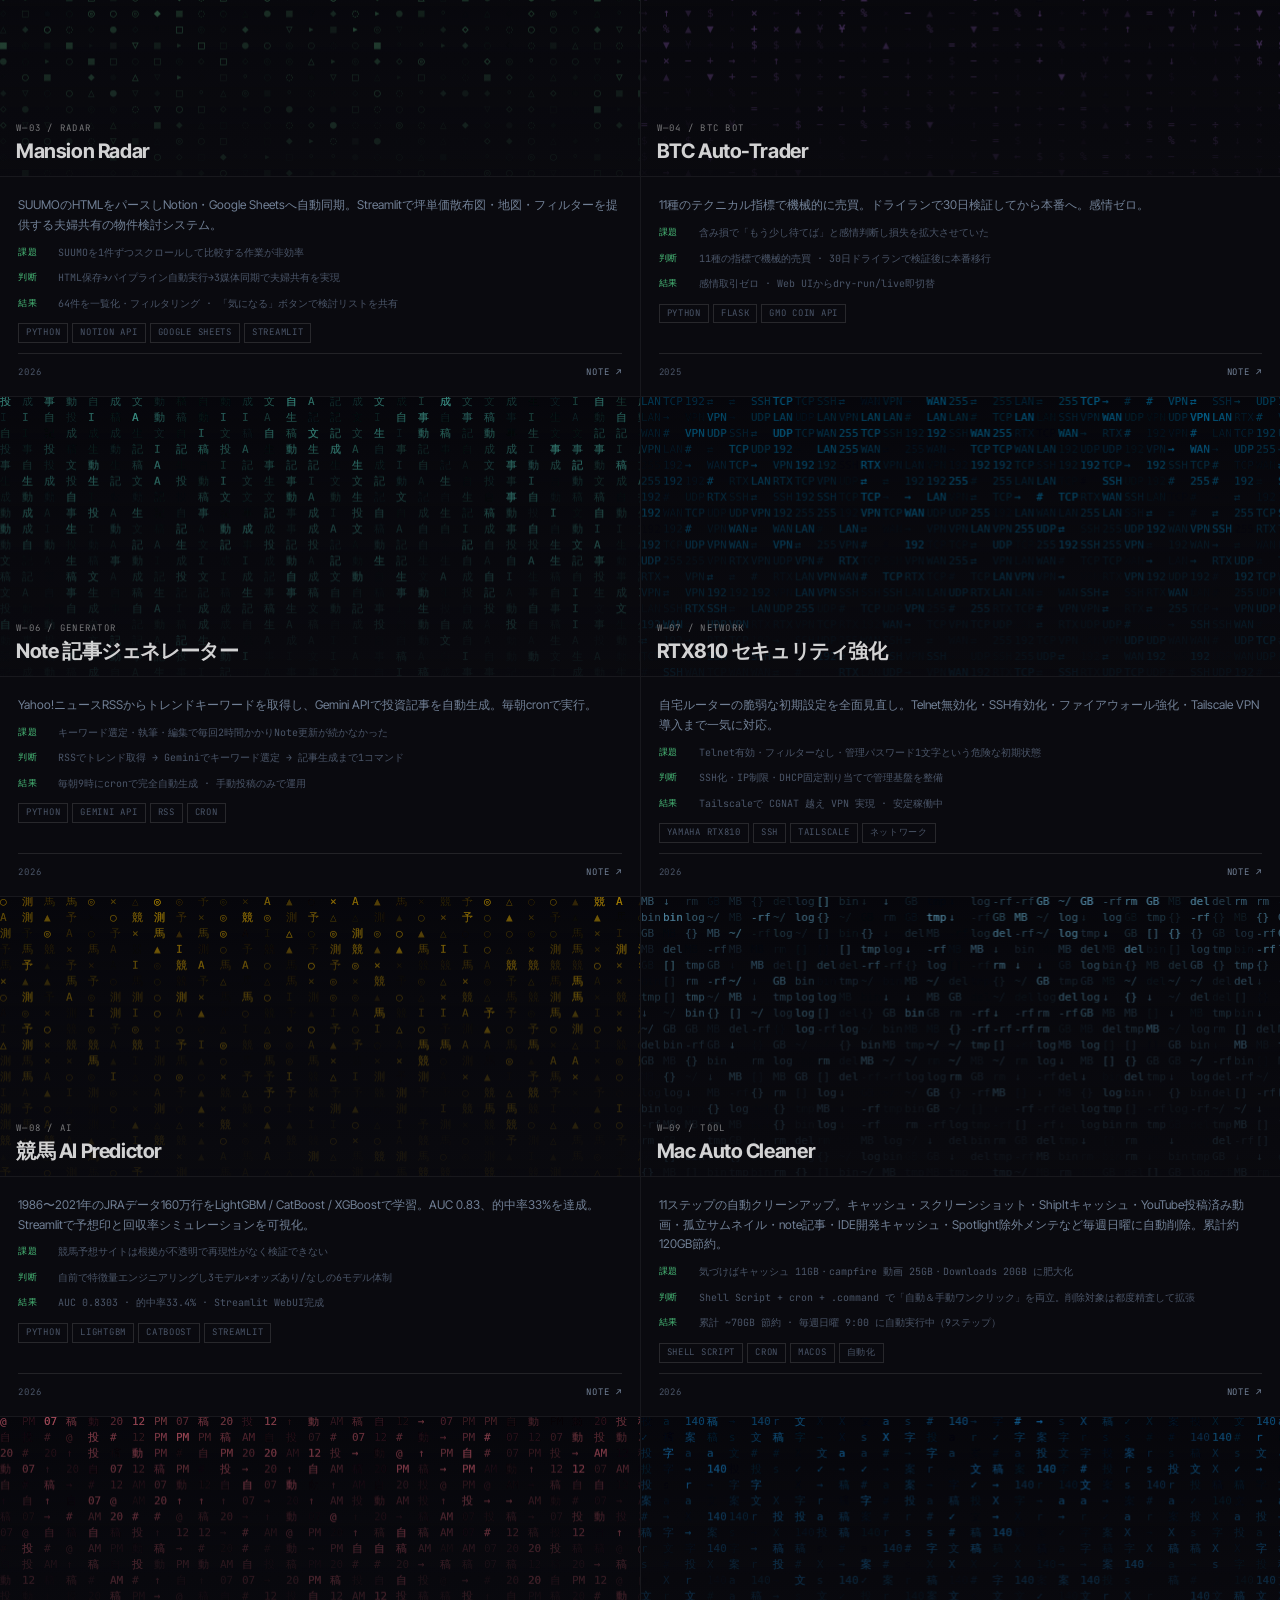
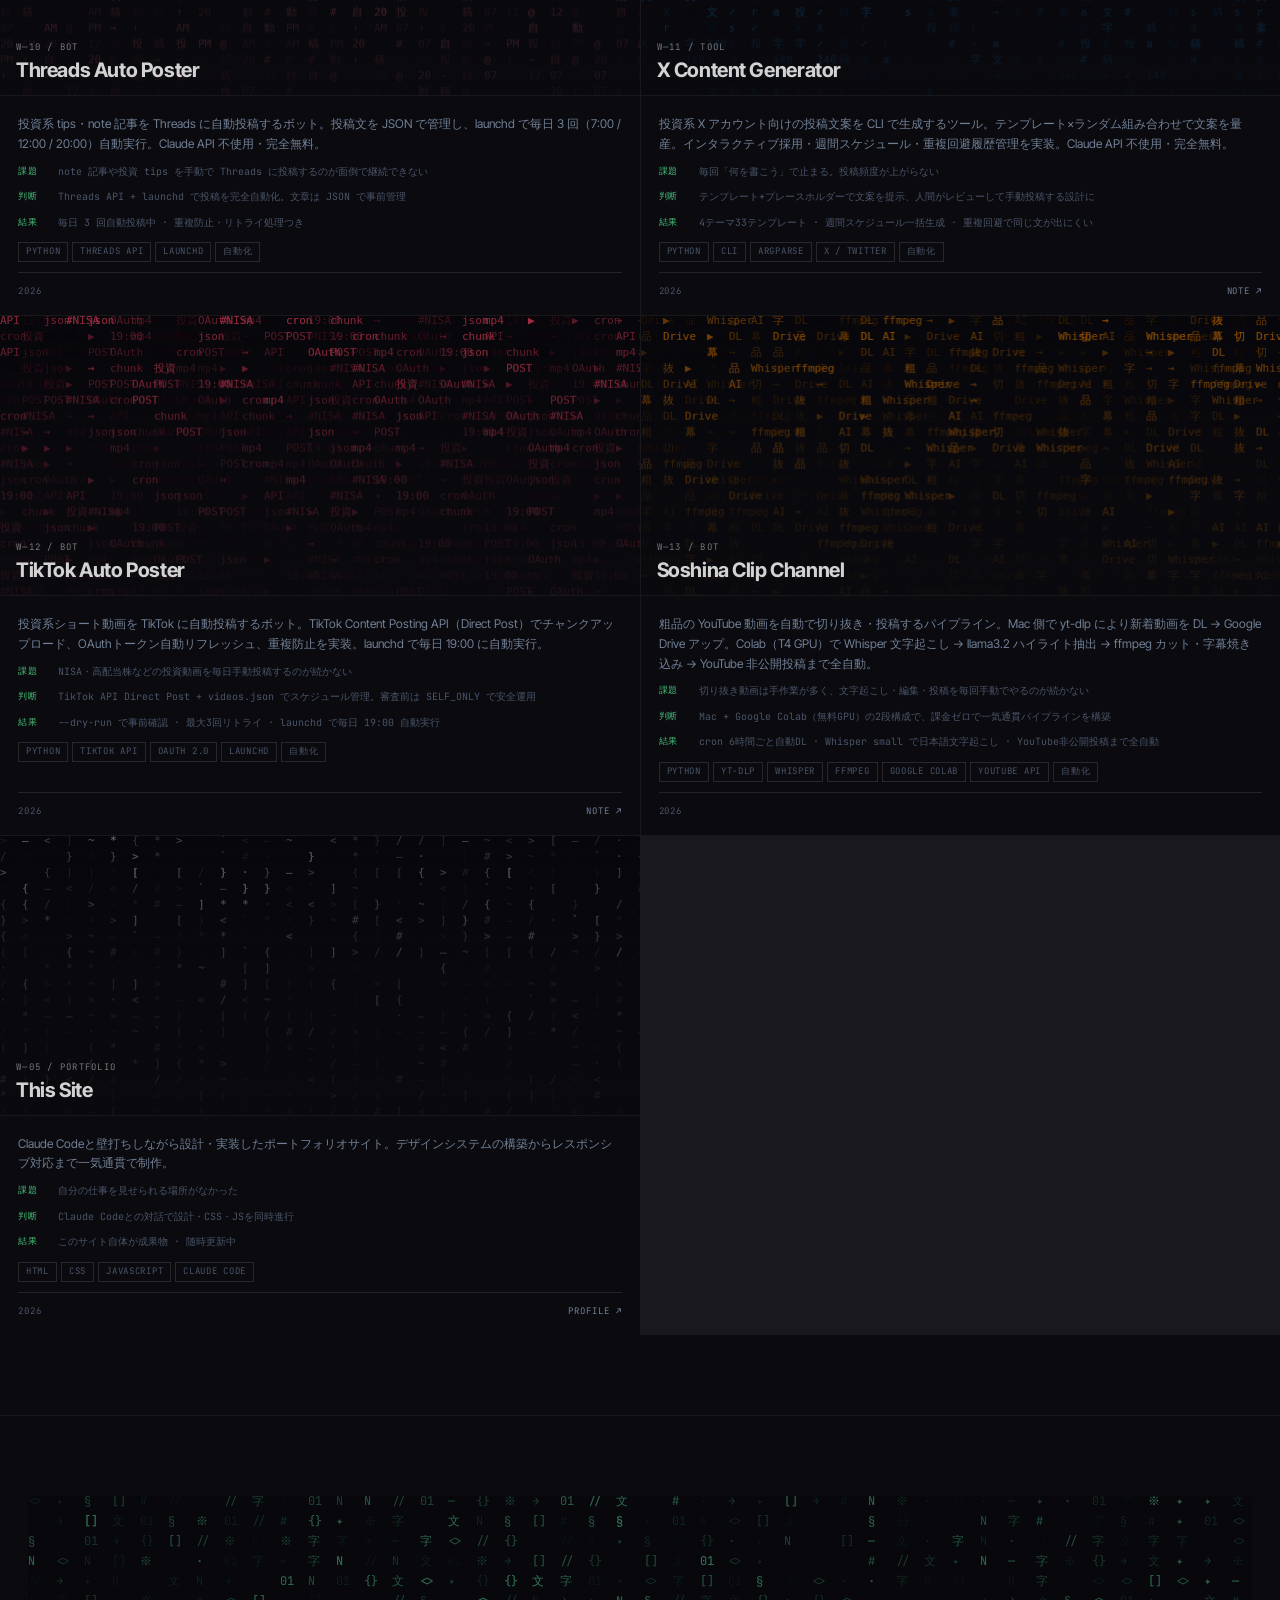
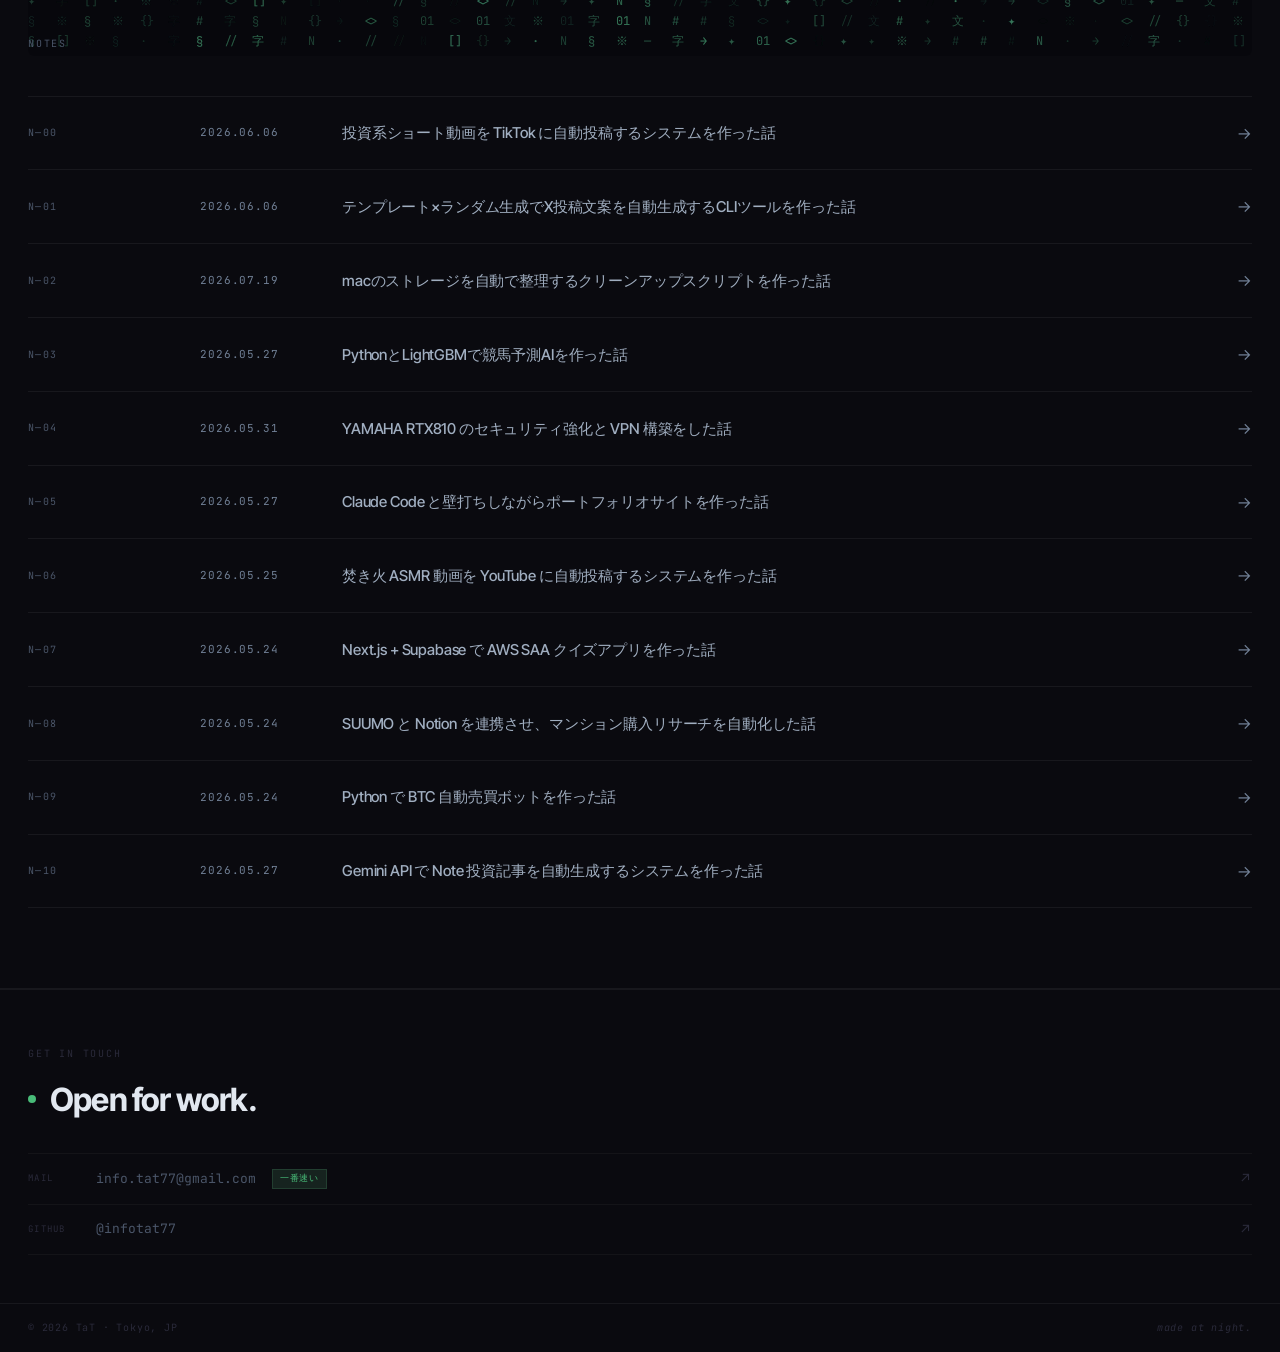
==== commit e173b759: "update mac-cleaner: v4 (11steps, IDE cache追加, Adobe/Tweetie2残骸削除)" ====
--- a/index.html
+++ b/index.html
@@ -321,7 +321,7 @@
         </div>
       </div>
       <div class="work__body">
-        <p class="work__desc">10ステップの自動クリーンアップ。キャッシュ・スクリーンショット・ShipItキャッシュ・YouTube投稿済み動画・孤立サムネイル・note記事・Spotlight除外メンテなど毎週日曜に自動削除。累計約120GB節約。</p>
+        <p class="work__desc">11ステップの自動クリーンアップ。キャッシュ・スクリーンショット・ShipItキャッシュ・YouTube投稿済み動画・孤立サムネイル・note記事・IDE開発キャッシュ・Spotlight除外メンテなど毎週日曜に自動削除。累計約120GB節約。</p>
         <div class="work__insight">
           <span class="wi-k">課題</span><span class="wi-v">気づけばキャッシュ 11GB・campfire 動画 25GB・Downloads 20GB に肥大化</span>
         </div>
@@ -515,7 +515,7 @@
     </a>
     <a class="blog__item" href="blog/mac-cleaner.html">
       <span class="blog__num">N—02</span>
-      <span class="blog__date">2026.07.02</span>
+      <span class="blog__date">2026.07.19</span>
       <span class="blog__title">macのストレージを自動で整理するクリーンアップスクリプトを作った話</span>
       <span class="blog__arrow">→</span>
     </a>
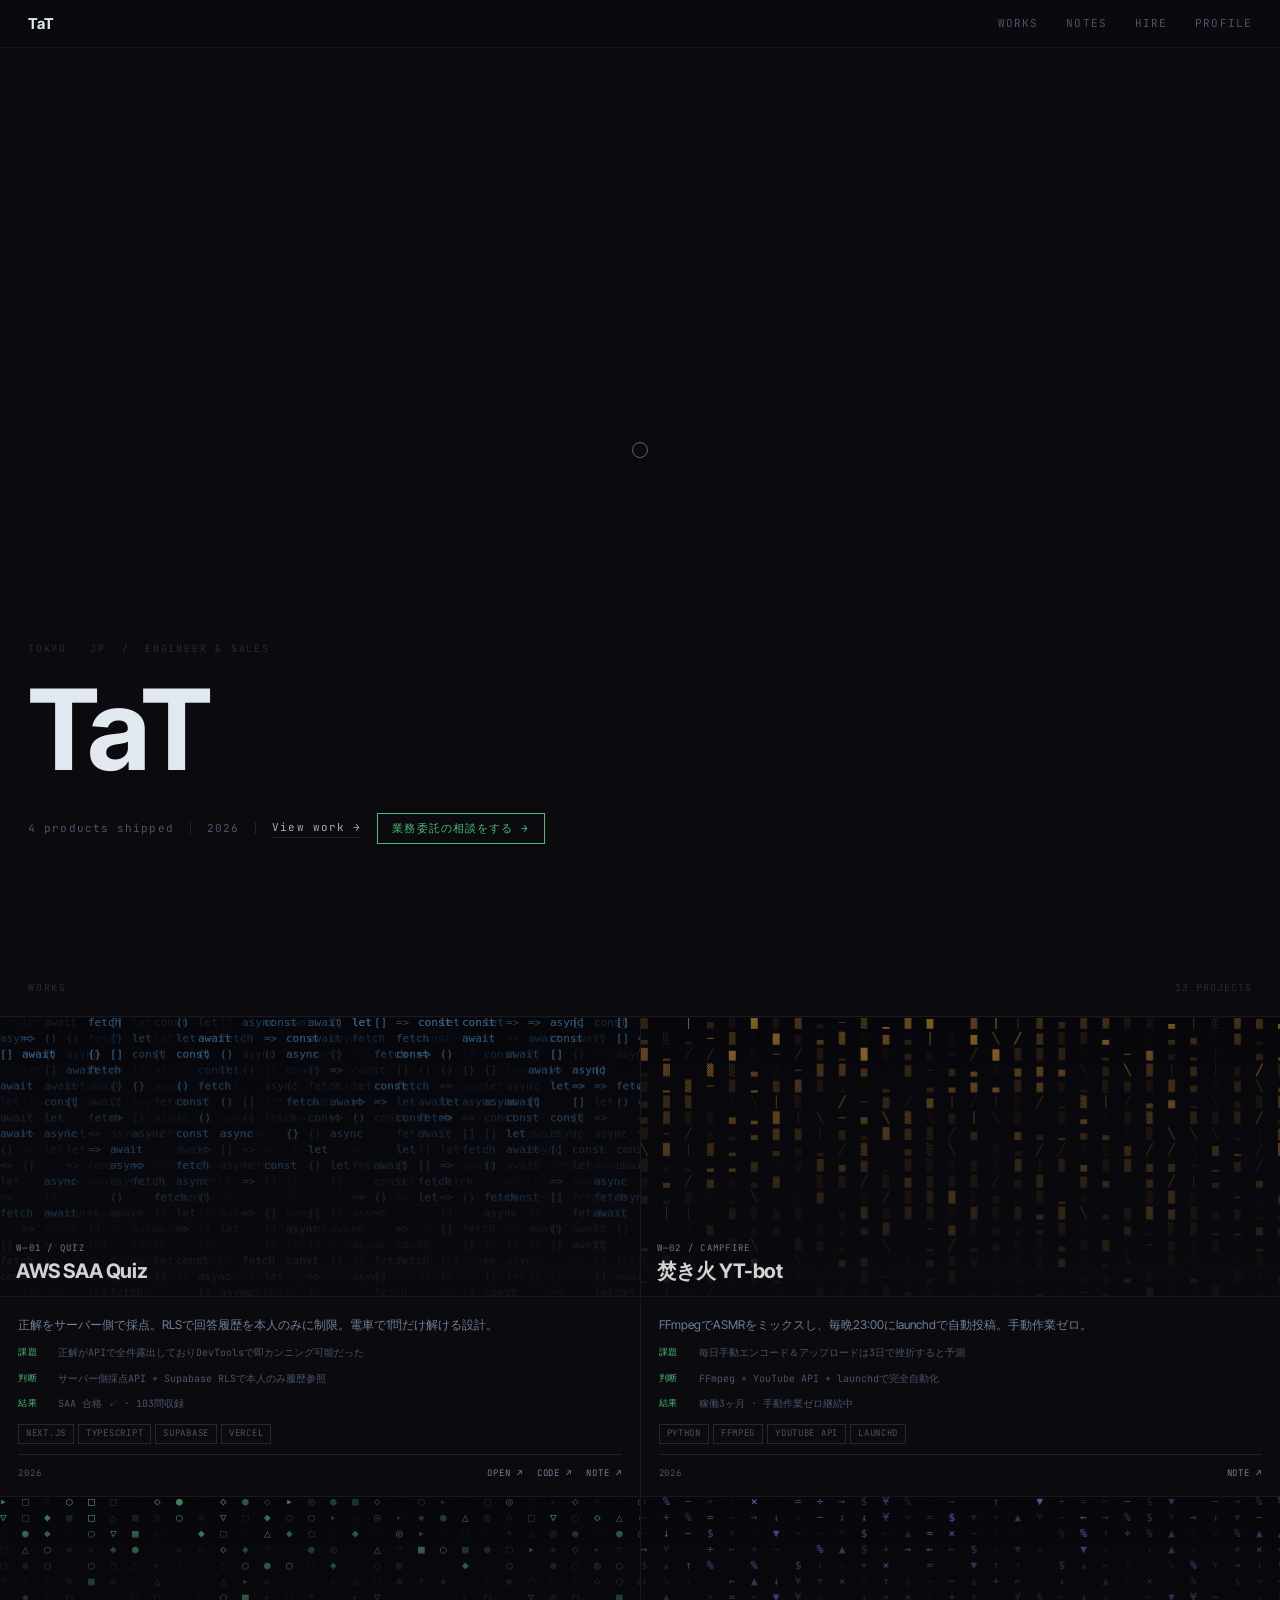
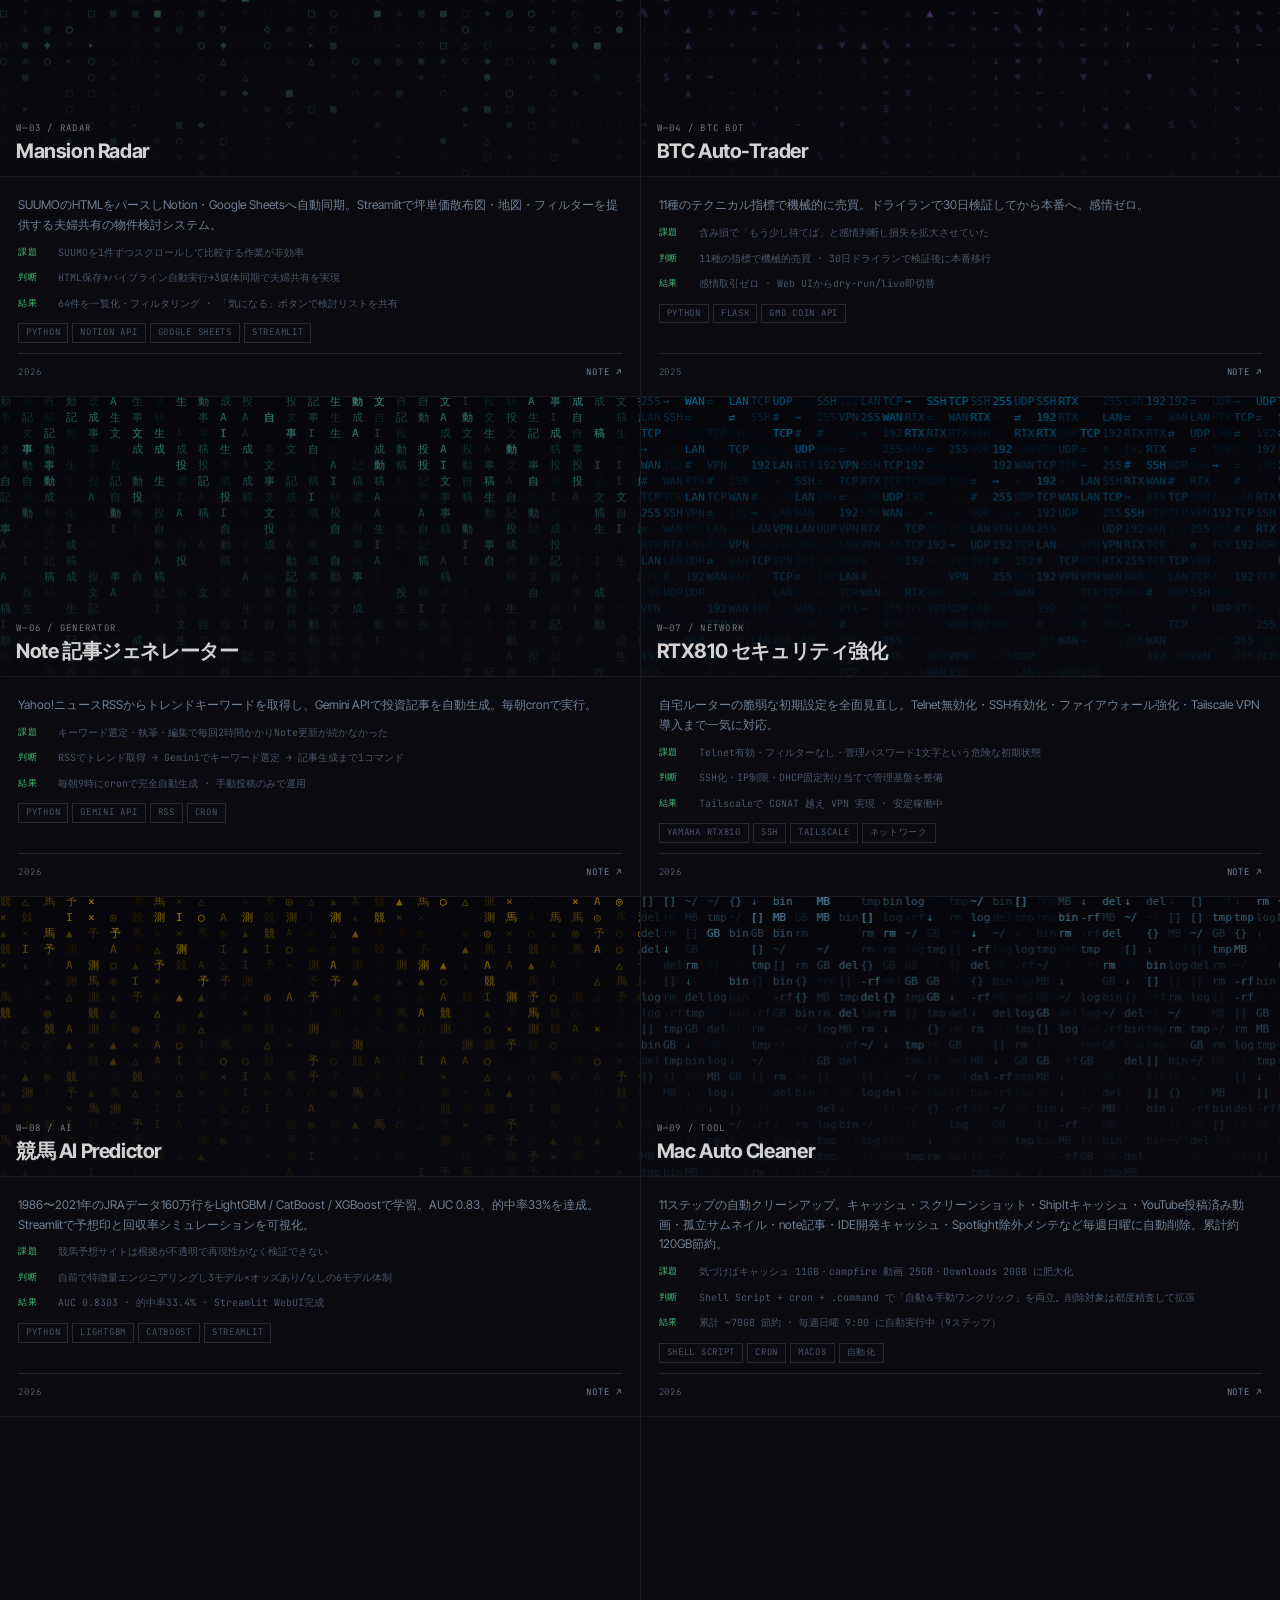
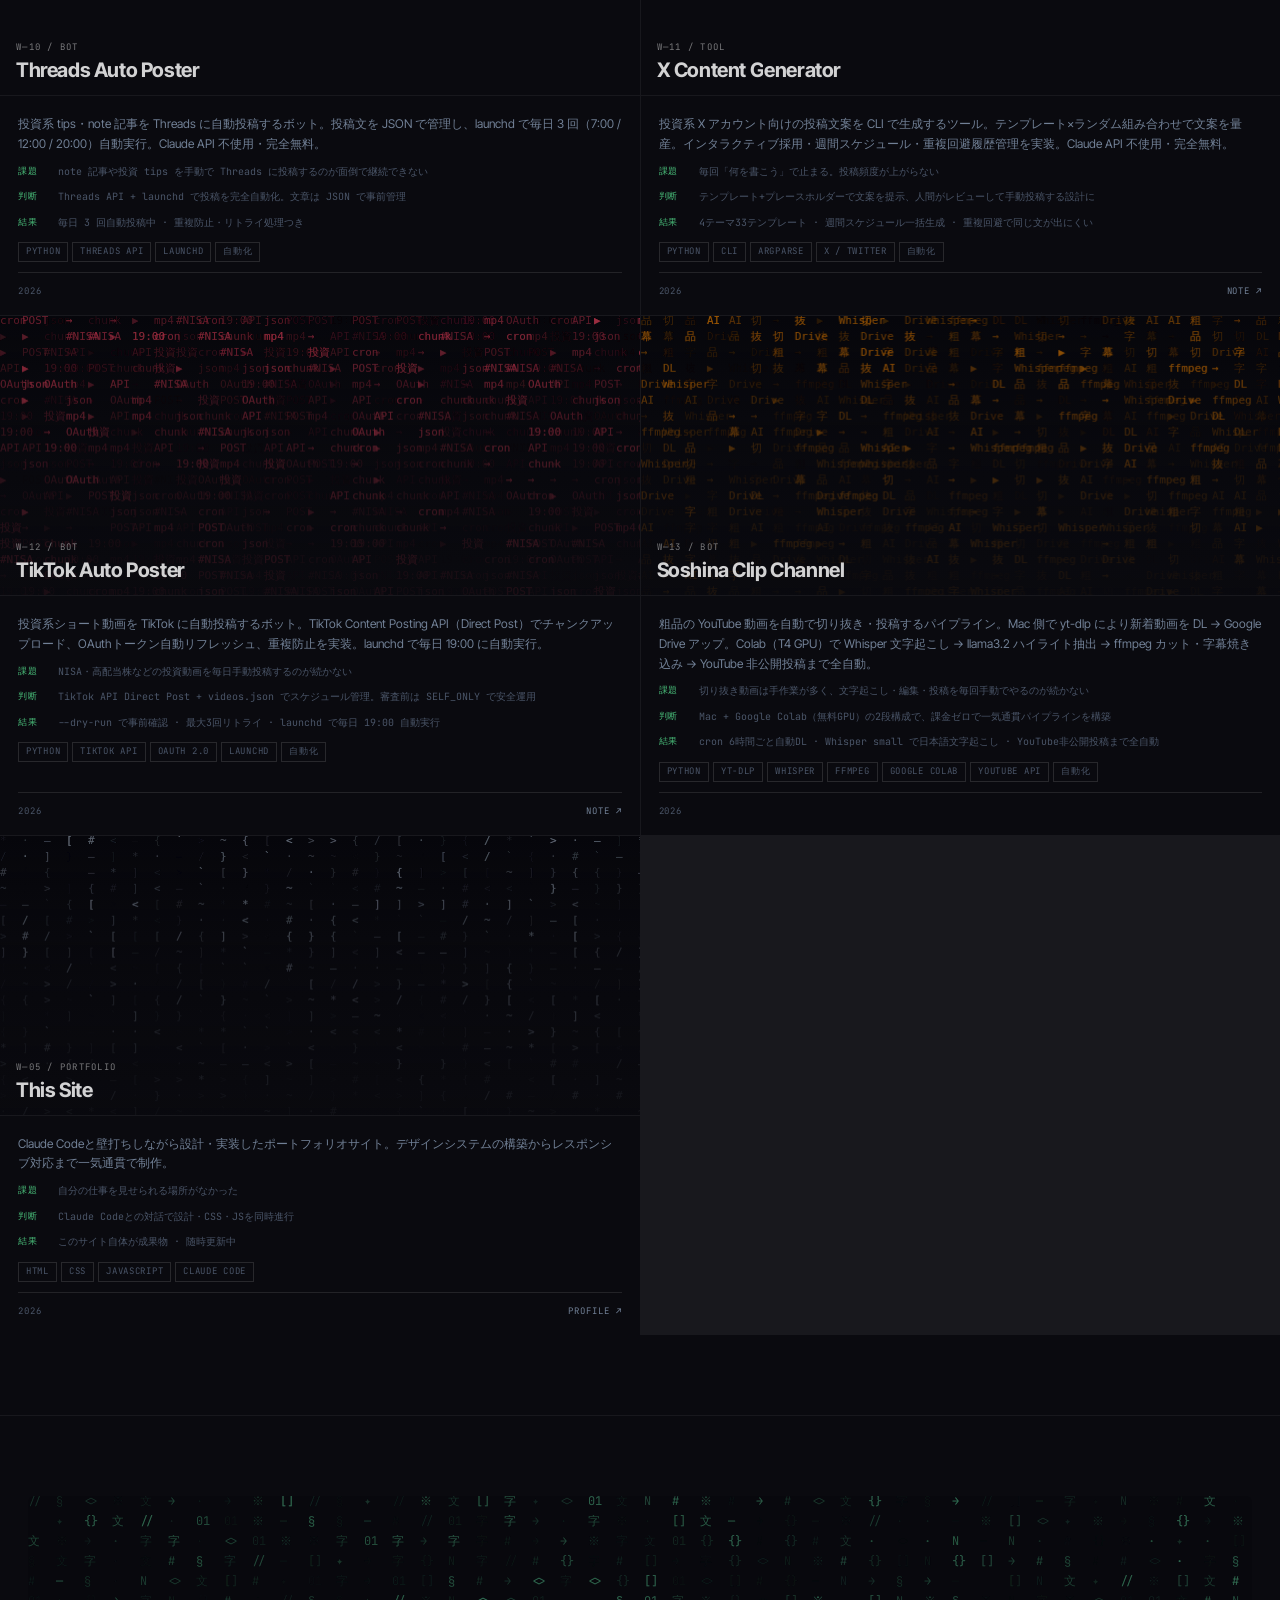
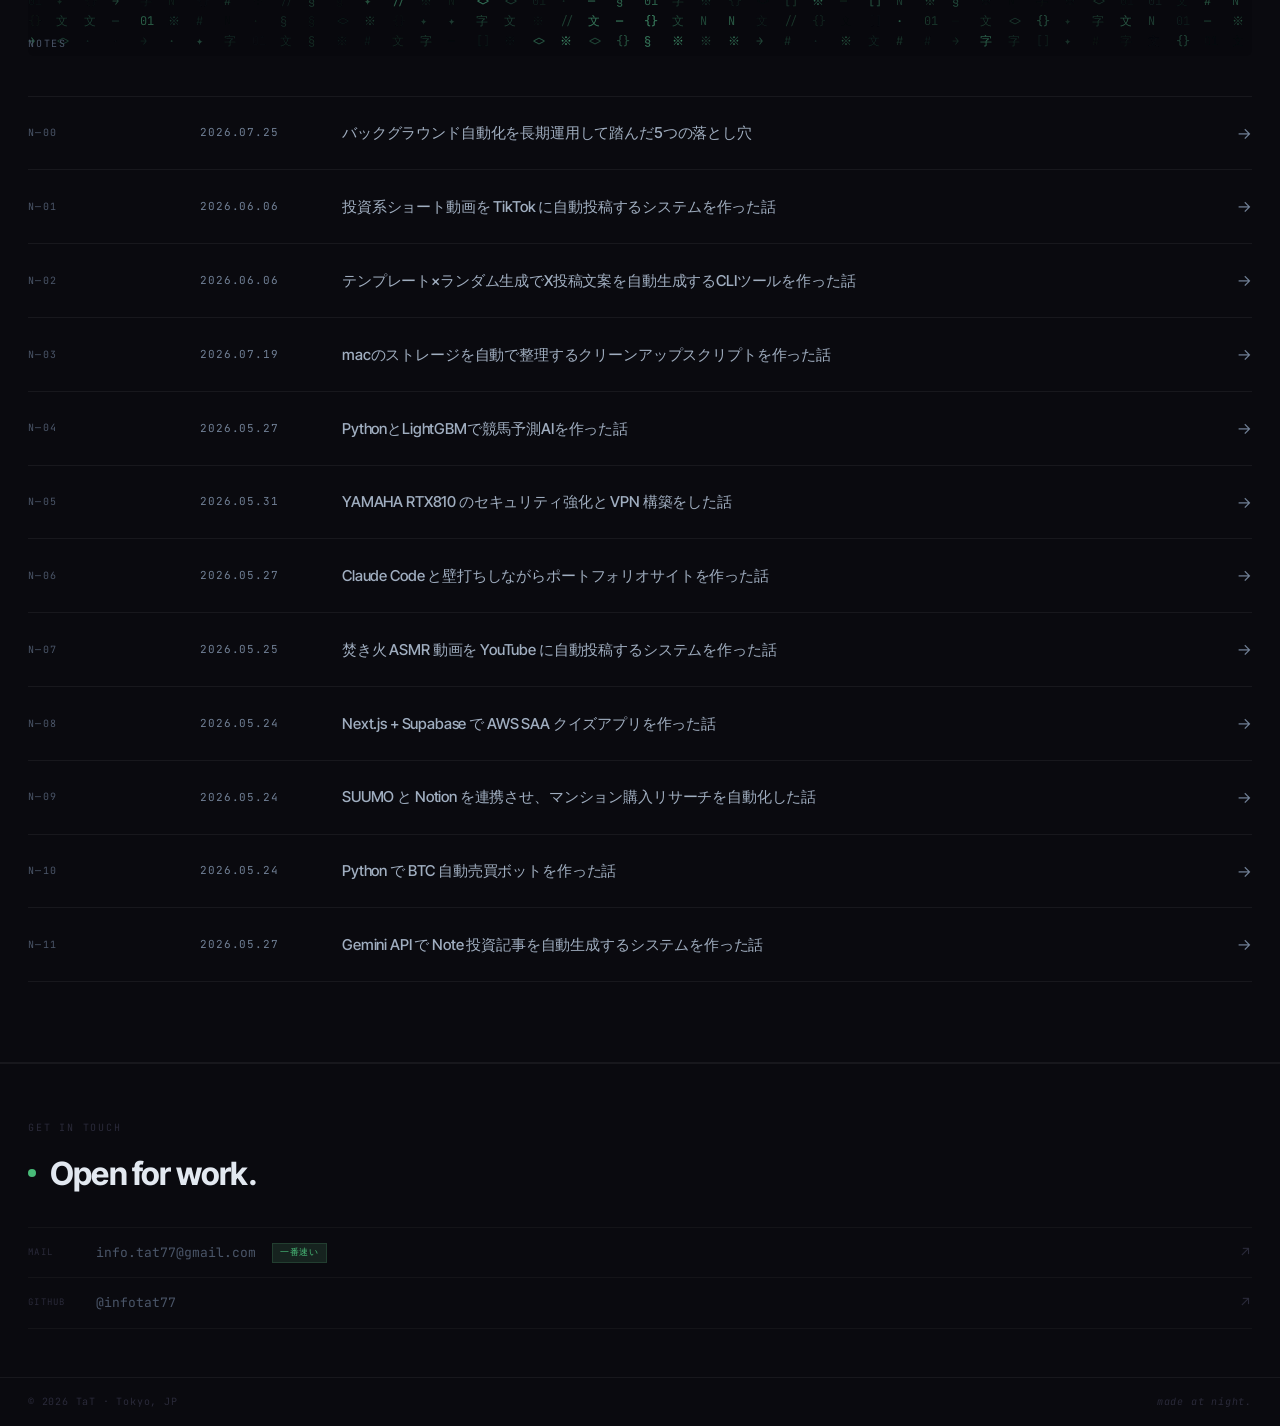
==== commit 82faf885: "Add note: バックグラウンド自動化を長期運用して踏んだ5つの落とし穴 N—00 として追加、既存 Notes を N—01〜N—11 に繰り下げ  Co-Authored-By: Claude" ====
--- a/index.html
+++ b/index.html
@@ -501,68 +501,74 @@
     <span class="sect--blog__label">Notes</span>
   </div>
   <div class="blog">
+    <a class="blog__item" href="blog/automation-ops.html">
+      <span class="blog__num">N—00</span>
+      <span class="blog__date">2026.07.25</span>
+      <span class="blog__title">バックグラウンド自動化を長期運用して踏んだ5つの落とし穴</span>
+      <span class="blog__arrow">→</span>
+    </a>
     <a class="blog__item" href="blog/tiktok-bot.html">
-      <span class="blog__num">N—00</span>
+      <span class="blog__num">N—01</span>
       <span class="blog__date">2026.06.06</span>
       <span class="blog__title">投資系ショート動画を TikTok に自動投稿するシステムを作った話</span>
       <span class="blog__arrow">→</span>
     </a>
     <a class="blog__item" href="blog/x-content-generator.html">
-      <span class="blog__num">N—01</span>
+      <span class="blog__num">N—02</span>
       <span class="blog__date">2026.06.06</span>
       <span class="blog__title">テンプレート×ランダム生成でX投稿文案を自動生成するCLIツールを作った話</span>
       <span class="blog__arrow">→</span>
     </a>
     <a class="blog__item" href="blog/mac-cleaner.html">
-      <span class="blog__num">N—02</span>
+      <span class="blog__num">N—03</span>
       <span class="blog__date">2026.07.19</span>
       <span class="blog__title">macのストレージを自動で整理するクリーンアップスクリプトを作った話</span>
       <span class="blog__arrow">→</span>
     </a>
     <a class="blog__item" href="blog/keiba-ai.html">
-      <span class="blog__num">N—03</span>
+      <span class="blog__num">N—04</span>
       <span class="blog__date">2026.05.27</span>
       <span class="blog__title">PythonとLightGBMで競馬予測AIを作った話</span>
       <span class="blog__arrow">→</span>
     </a>
     <a class="blog__item" href="blog/rtx810-security.html">
-      <span class="blog__num">N—04</span>
+      <span class="blog__num">N—05</span>
       <span class="blog__date">2026.05.31</span>
       <span class="blog__title">YAMAHA RTX810 のセキュリティ強化と VPN 構築をした話</span>
       <span class="blog__arrow">→</span>
     </a>
     <a class="blog__item" href="blog/portfolio.html">
-      <span class="blog__num">N—05</span>
+      <span class="blog__num">N—06</span>
       <span class="blog__date">2026.05.27</span>
       <span class="blog__title">Claude Code と壁打ちしながらポートフォリオサイトを作った話</span>
       <span class="blog__arrow">→</span>
     </a>
     <a class="blog__item" href="blog/campfire.html">
-      <span class="blog__num">N—06</span>
+      <span class="blog__num">N—07</span>
       <span class="blog__date">2026.05.25</span>
       <span class="blog__title">焚き火 ASMR 動画を YouTube に自動投稿するシステムを作った話</span>
       <span class="blog__arrow">→</span>
     </a>
     <a class="blog__item" href="blog/saa-quiz.html">
-      <span class="blog__num">N—07</span>
+      <span class="blog__num">N—08</span>
       <span class="blog__date">2026.05.24</span>
       <span class="blog__title">Next.js + Supabase で AWS SAA クイズアプリを作った話</span>
       <span class="blog__arrow">→</span>
     </a>
     <a class="blog__item" href="blog/mansion-radar.html">
-      <span class="blog__num">N—08</span>
+      <span class="blog__num">N—09</span>
       <span class="blog__date">2026.05.24</span>
       <span class="blog__title">SUUMO と Notion を連携させ、マンション購入リサーチを自動化した話</span>
       <span class="blog__arrow">→</span>
     </a>
     <a class="blog__item" href="blog/btc-bot.html">
-      <span class="blog__num">N—09</span>
+      <span class="blog__num">N—10</span>
       <span class="blog__date">2026.05.24</span>
       <span class="blog__title">Python で BTC 自動売買ボットを作った話</span>
       <span class="blog__arrow">→</span>
     </a>
     <a class="blog__item" href="blog/note-generator.html">
-      <span class="blog__num">N—10</span>
+      <span class="blog__num">N—11</span>
       <span class="blog__date">2026.05.27</span>
       <span class="blog__title">Gemini API で Note 投資記事を自動生成するシステムを作った話</span>
       <span class="blog__arrow">→</span>
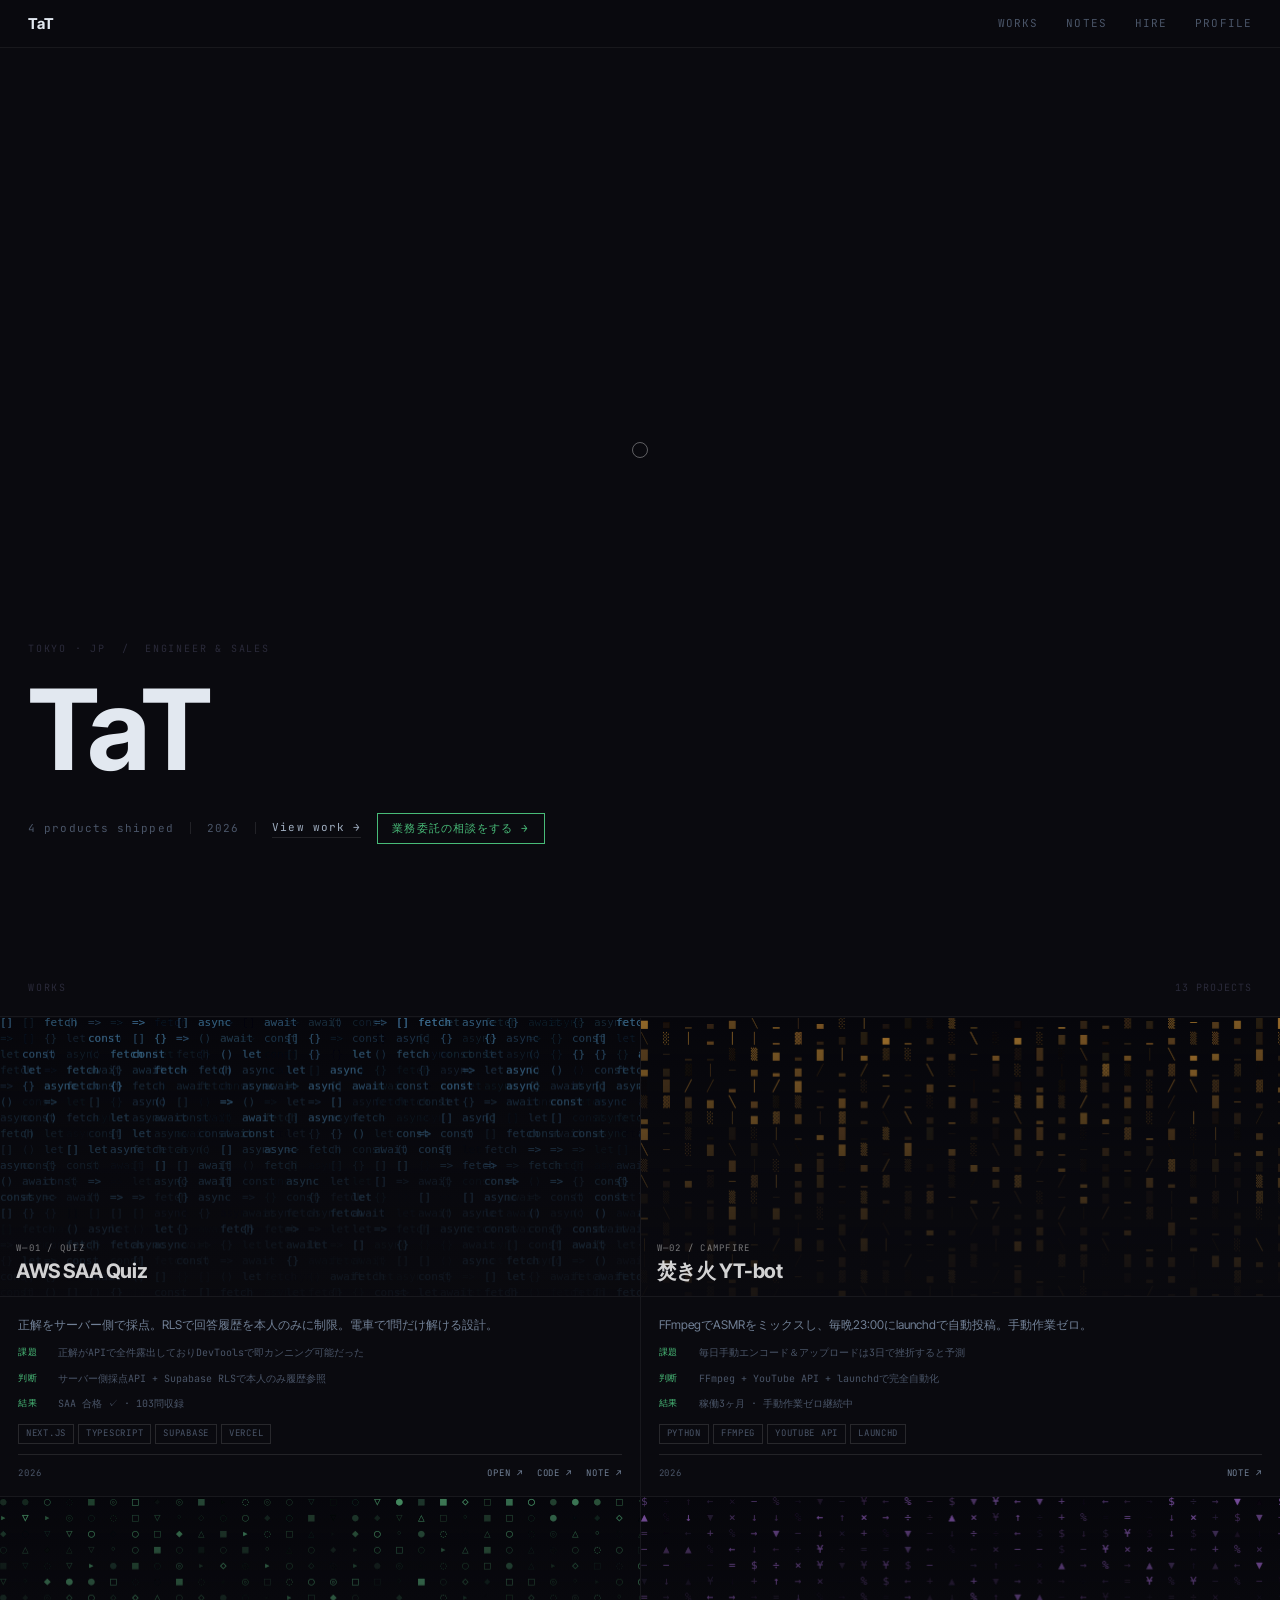
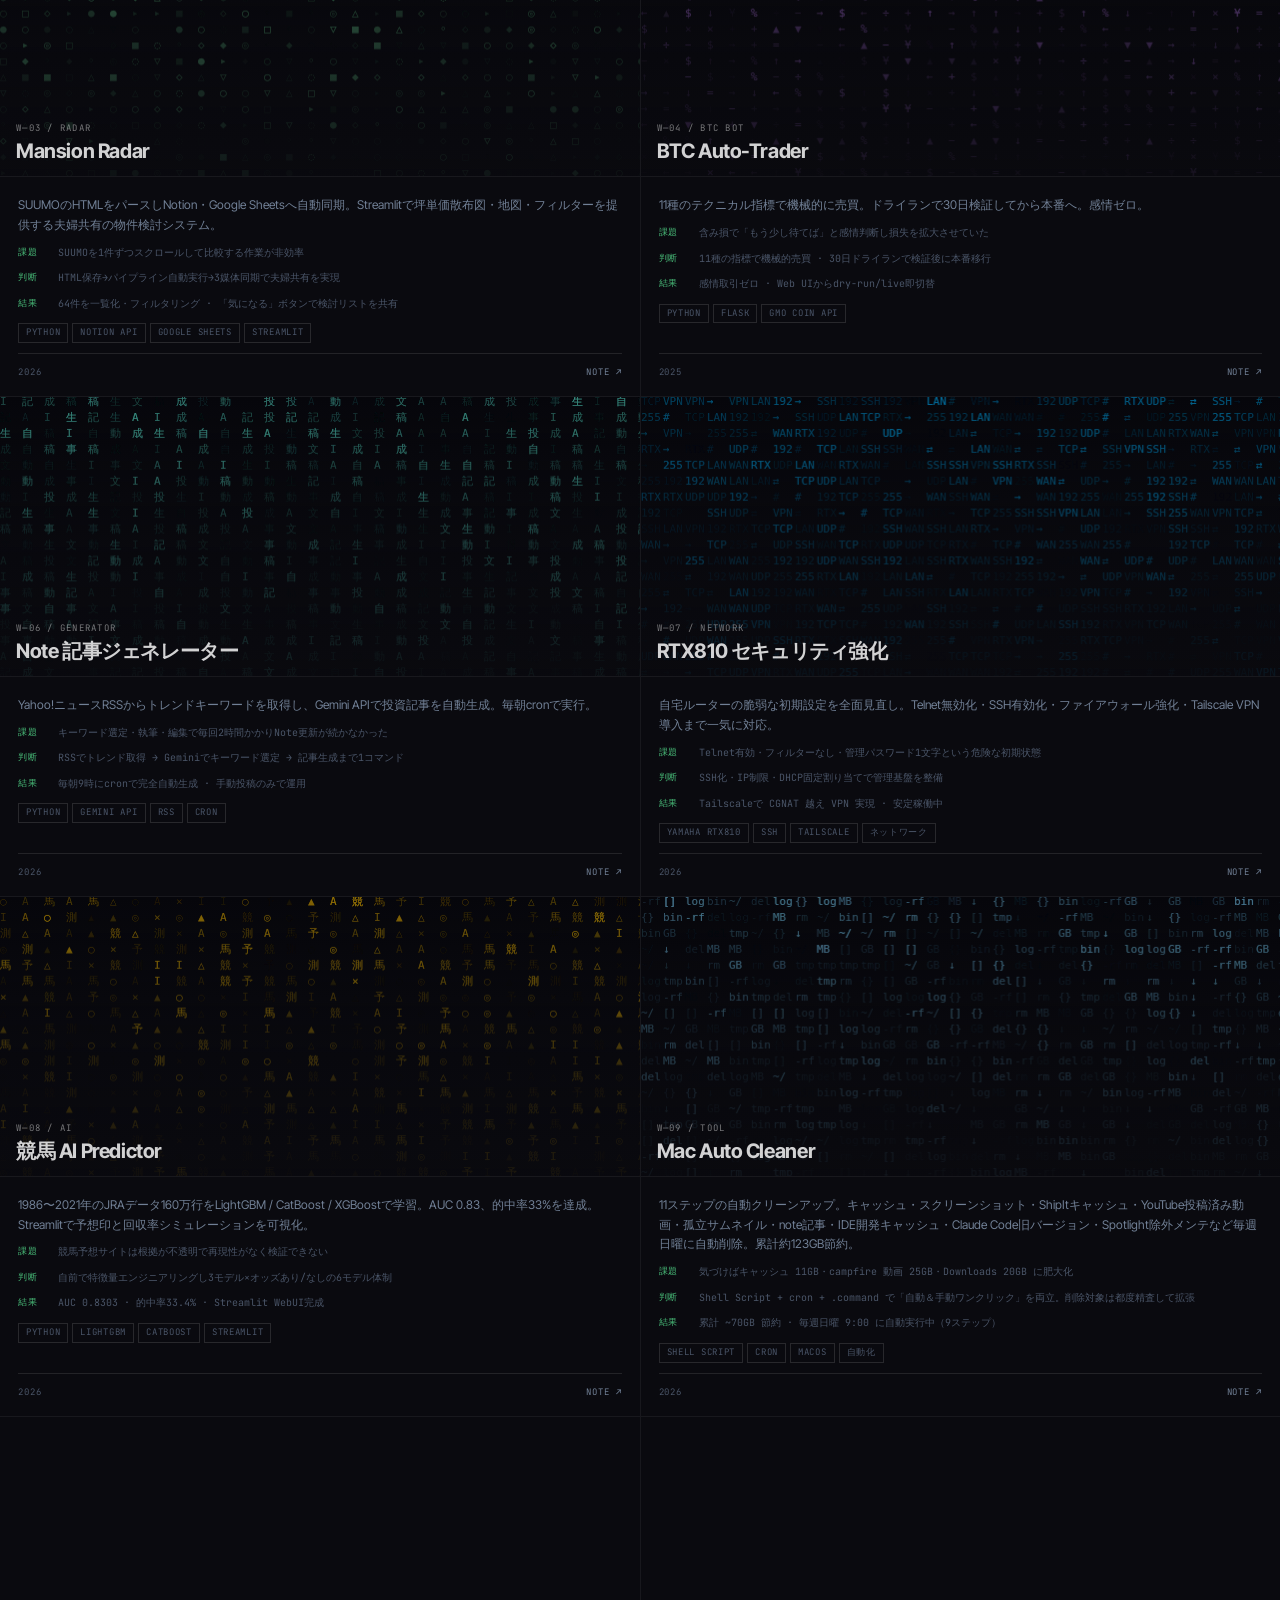
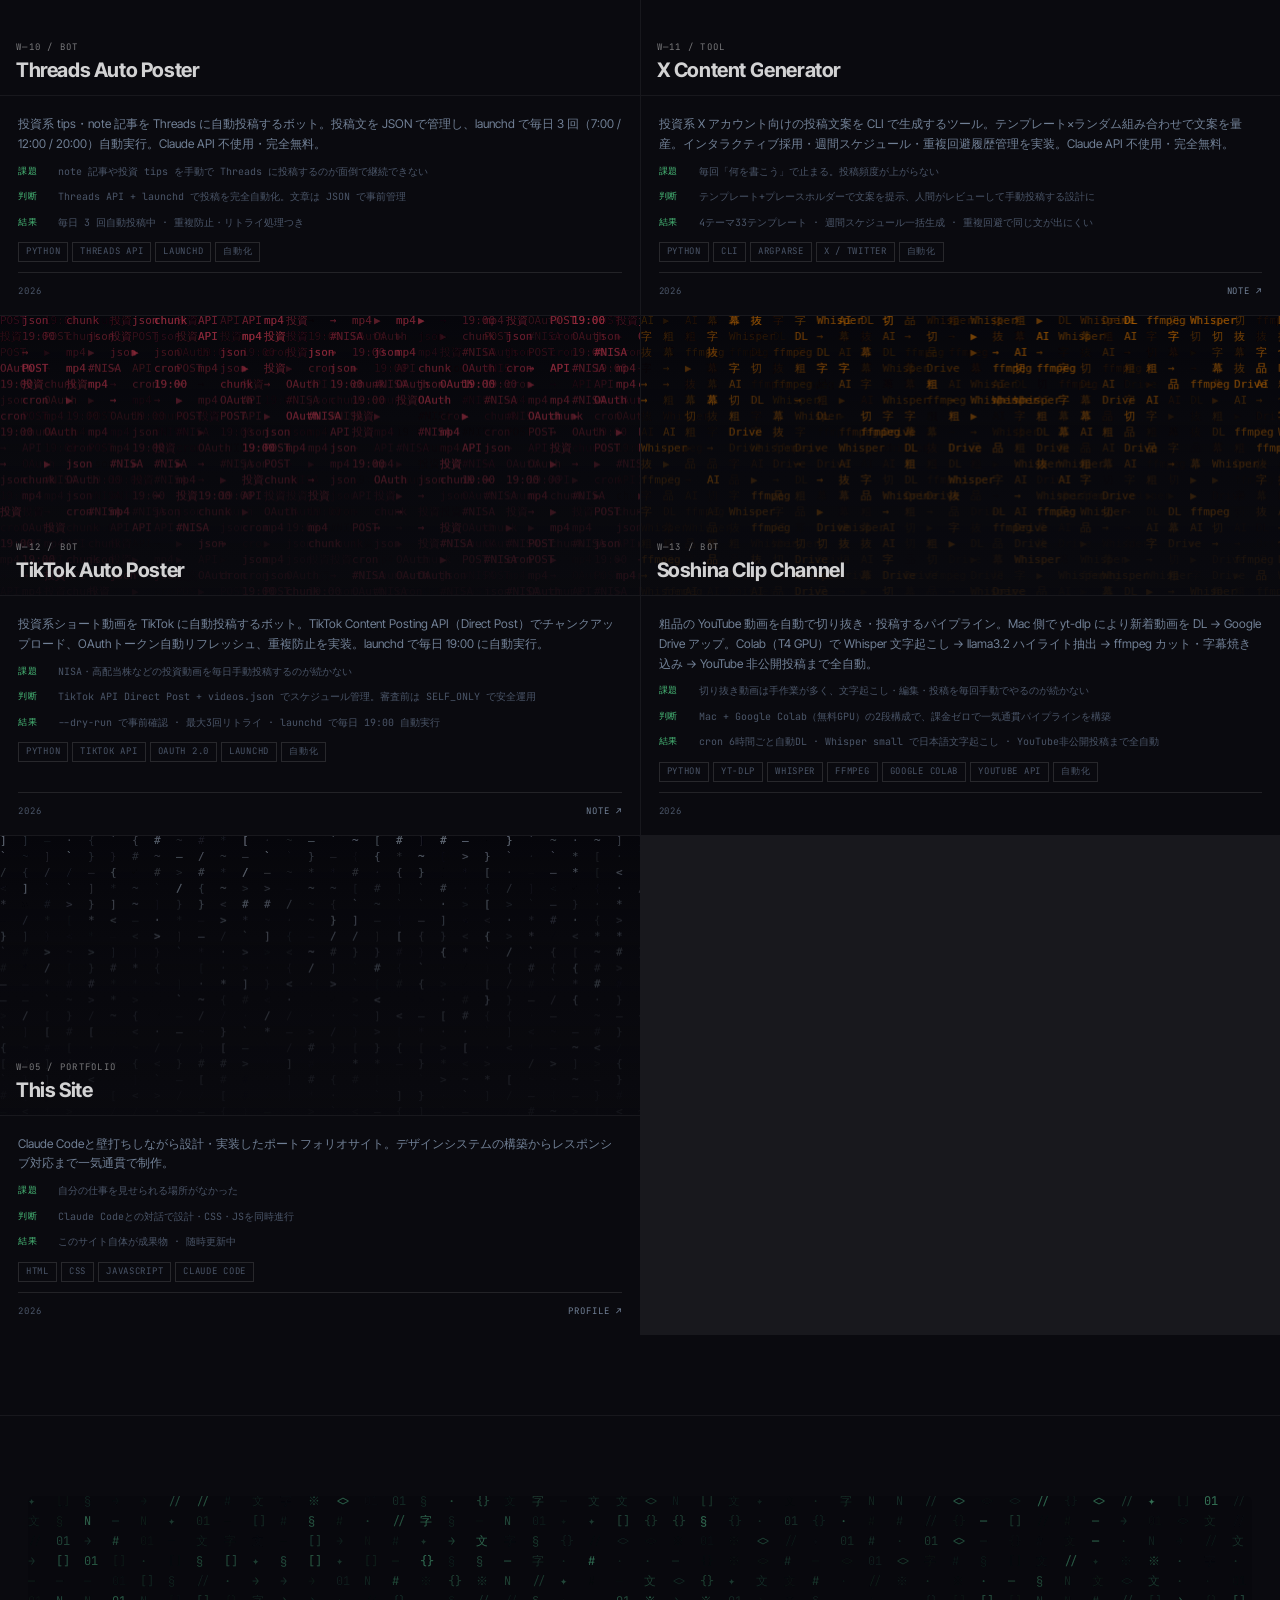
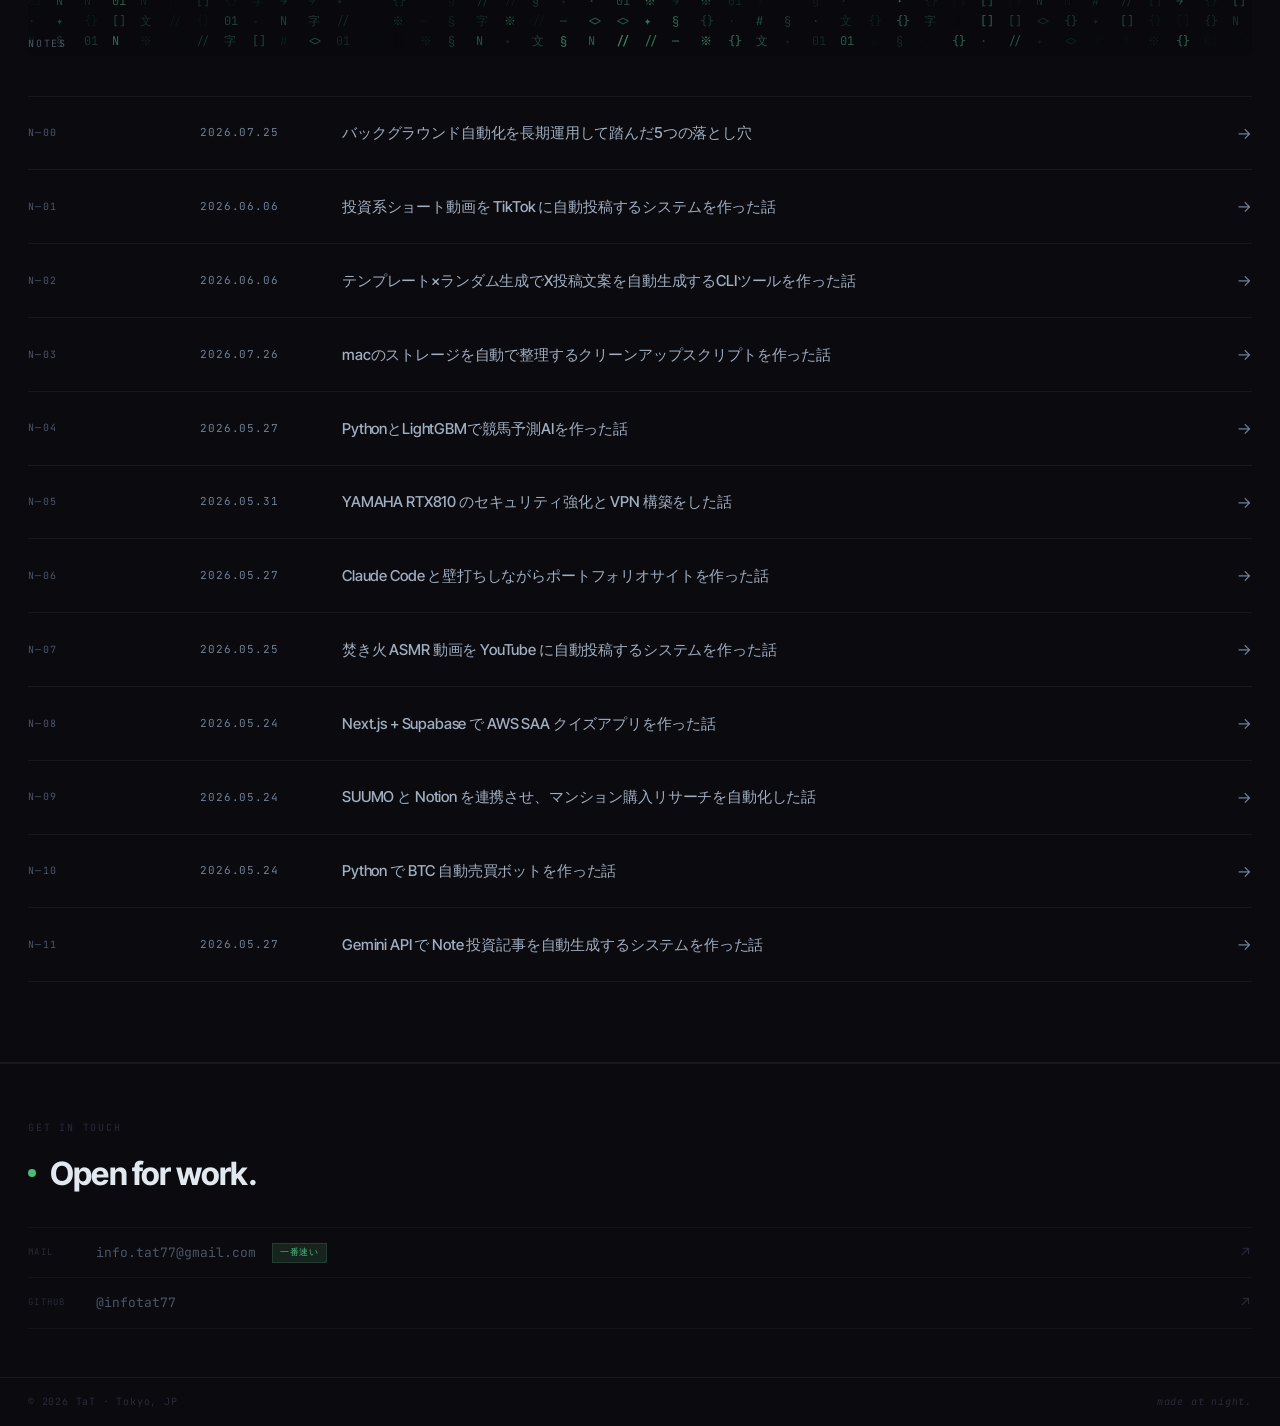
==== commit dddd1e17: "add v5 update to mac-cleaner blog (2026-07-26): ~2.7GB cleanup, Claude Code version auto-delete Co-A" ====
--- a/index.html
+++ b/index.html
@@ -321,7 +321,7 @@
         </div>
       </div>
       <div class="work__body">
-        <p class="work__desc">11ステップの自動クリーンアップ。キャッシュ・スクリーンショット・ShipItキャッシュ・YouTube投稿済み動画・孤立サムネイル・note記事・IDE開発キャッシュ・Spotlight除外メンテなど毎週日曜に自動削除。累計約120GB節約。</p>
+        <p class="work__desc">11ステップの自動クリーンアップ。キャッシュ・スクリーンショット・ShipItキャッシュ・YouTube投稿済み動画・孤立サムネイル・note記事・IDE開発キャッシュ・Claude Code旧バージョン・Spotlight除外メンテなど毎週日曜に自動削除。累計約123GB節約。</p>
         <div class="work__insight">
           <span class="wi-k">課題</span><span class="wi-v">気づけばキャッシュ 11GB・campfire 動画 25GB・Downloads 20GB に肥大化</span>
         </div>
@@ -521,7 +521,7 @@
     </a>
     <a class="blog__item" href="blog/mac-cleaner.html">
       <span class="blog__num">N—03</span>
-      <span class="blog__date">2026.07.19</span>
+      <span class="blog__date">2026.07.26</span>
       <span class="blog__title">macのストレージを自動で整理するクリーンアップスクリプトを作った話</span>
       <span class="blog__arrow">→</span>
     </a>
